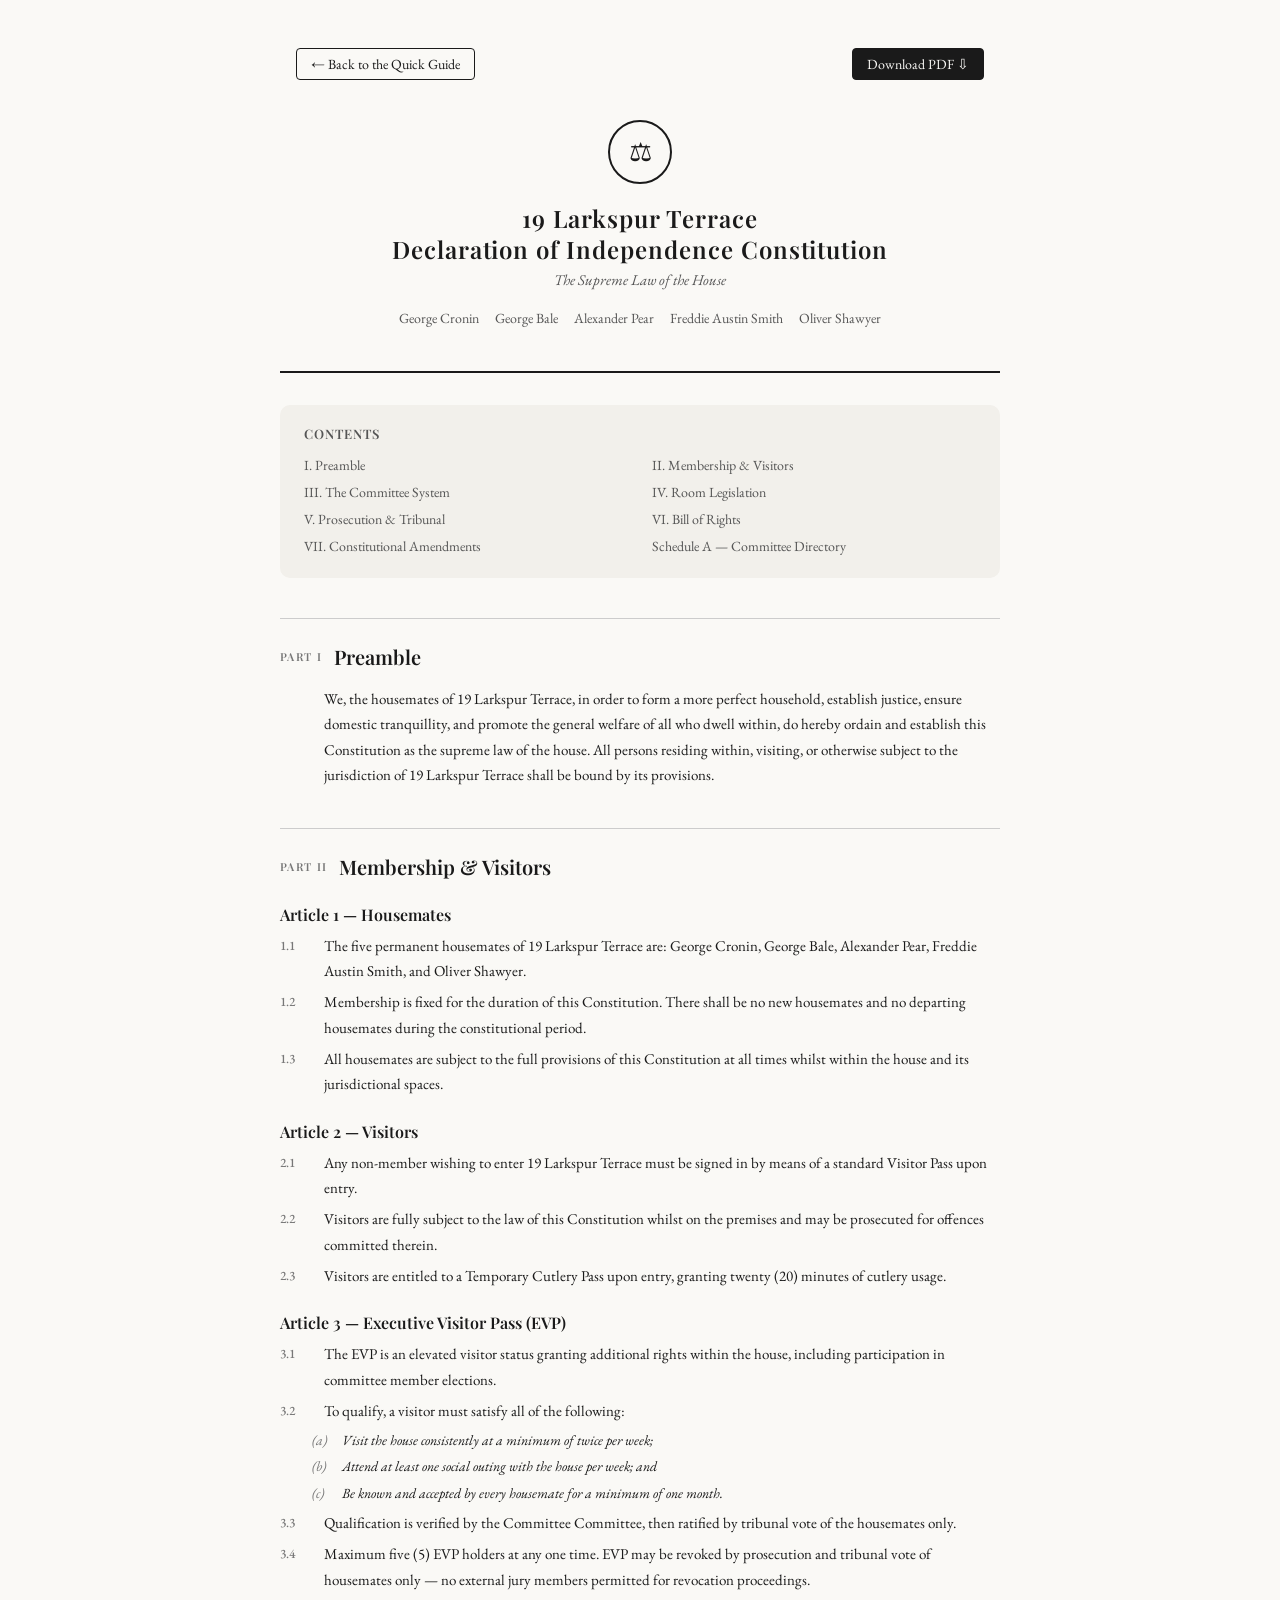
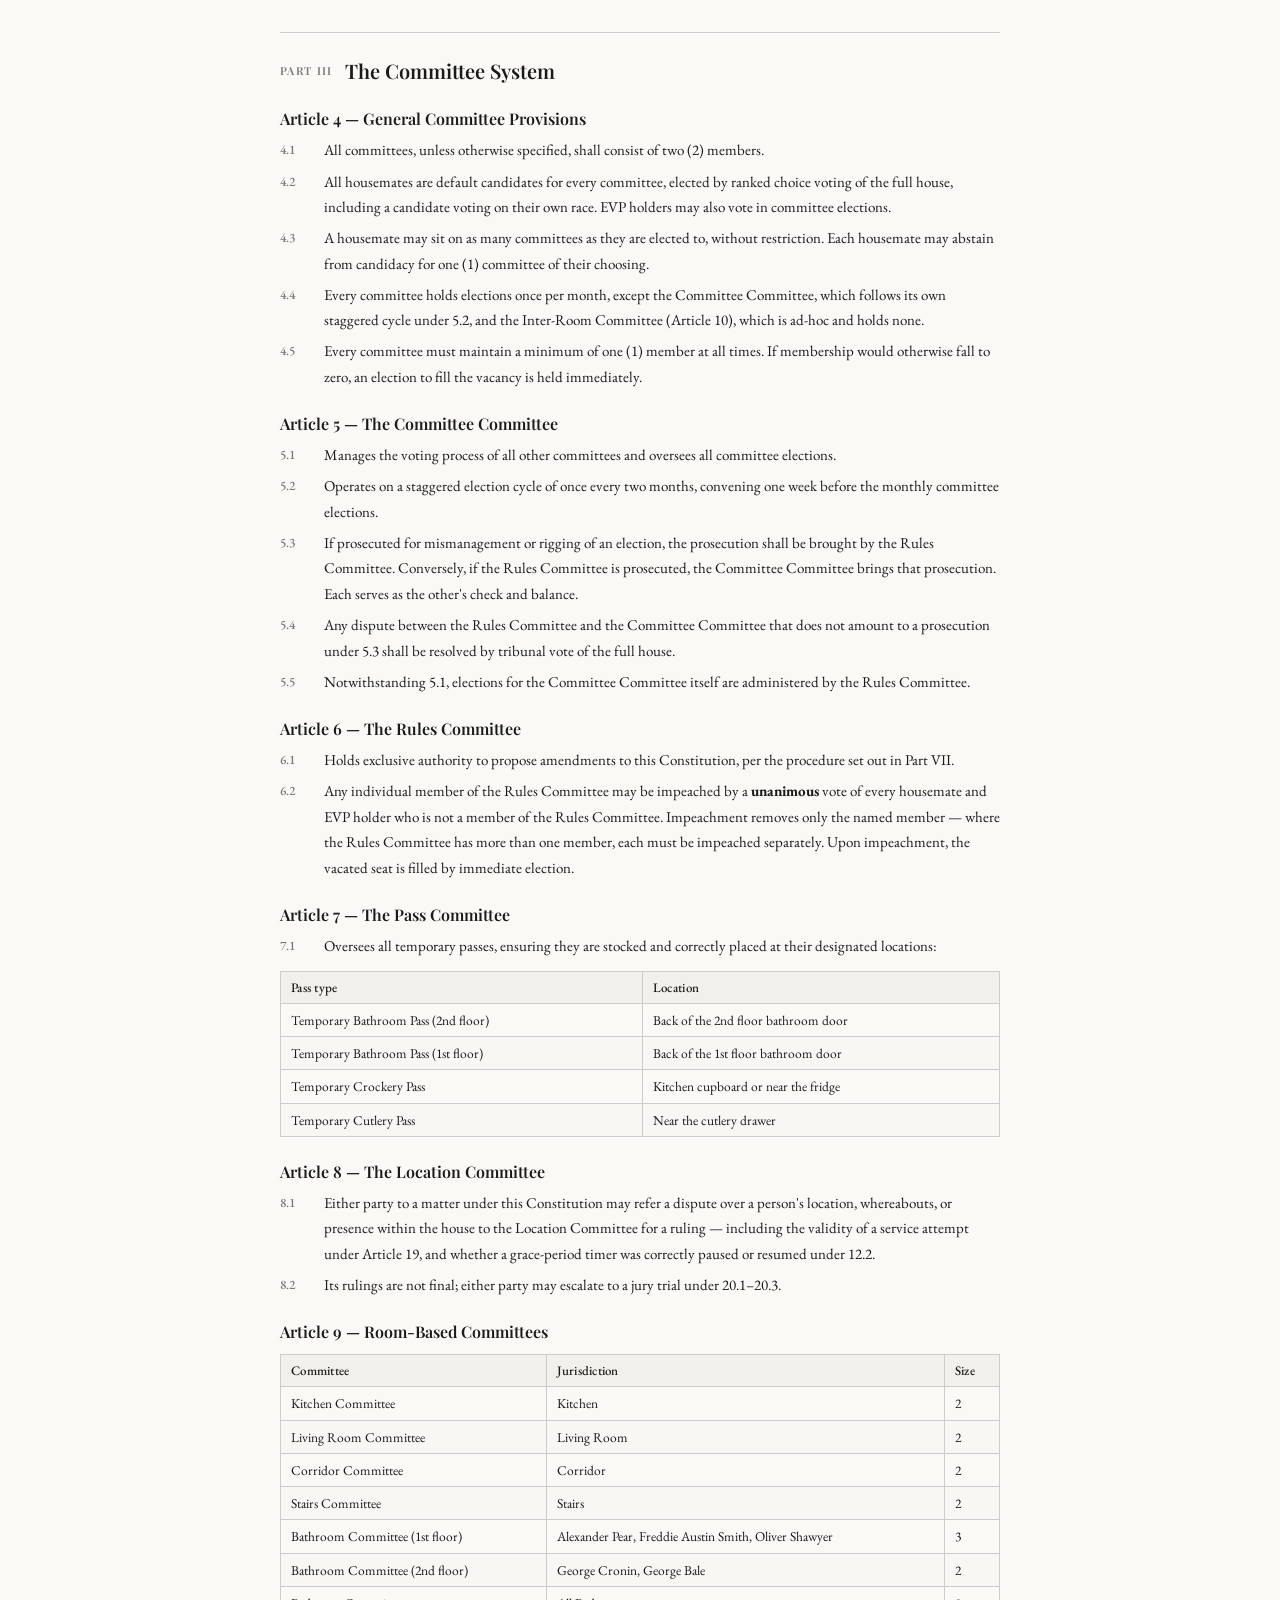
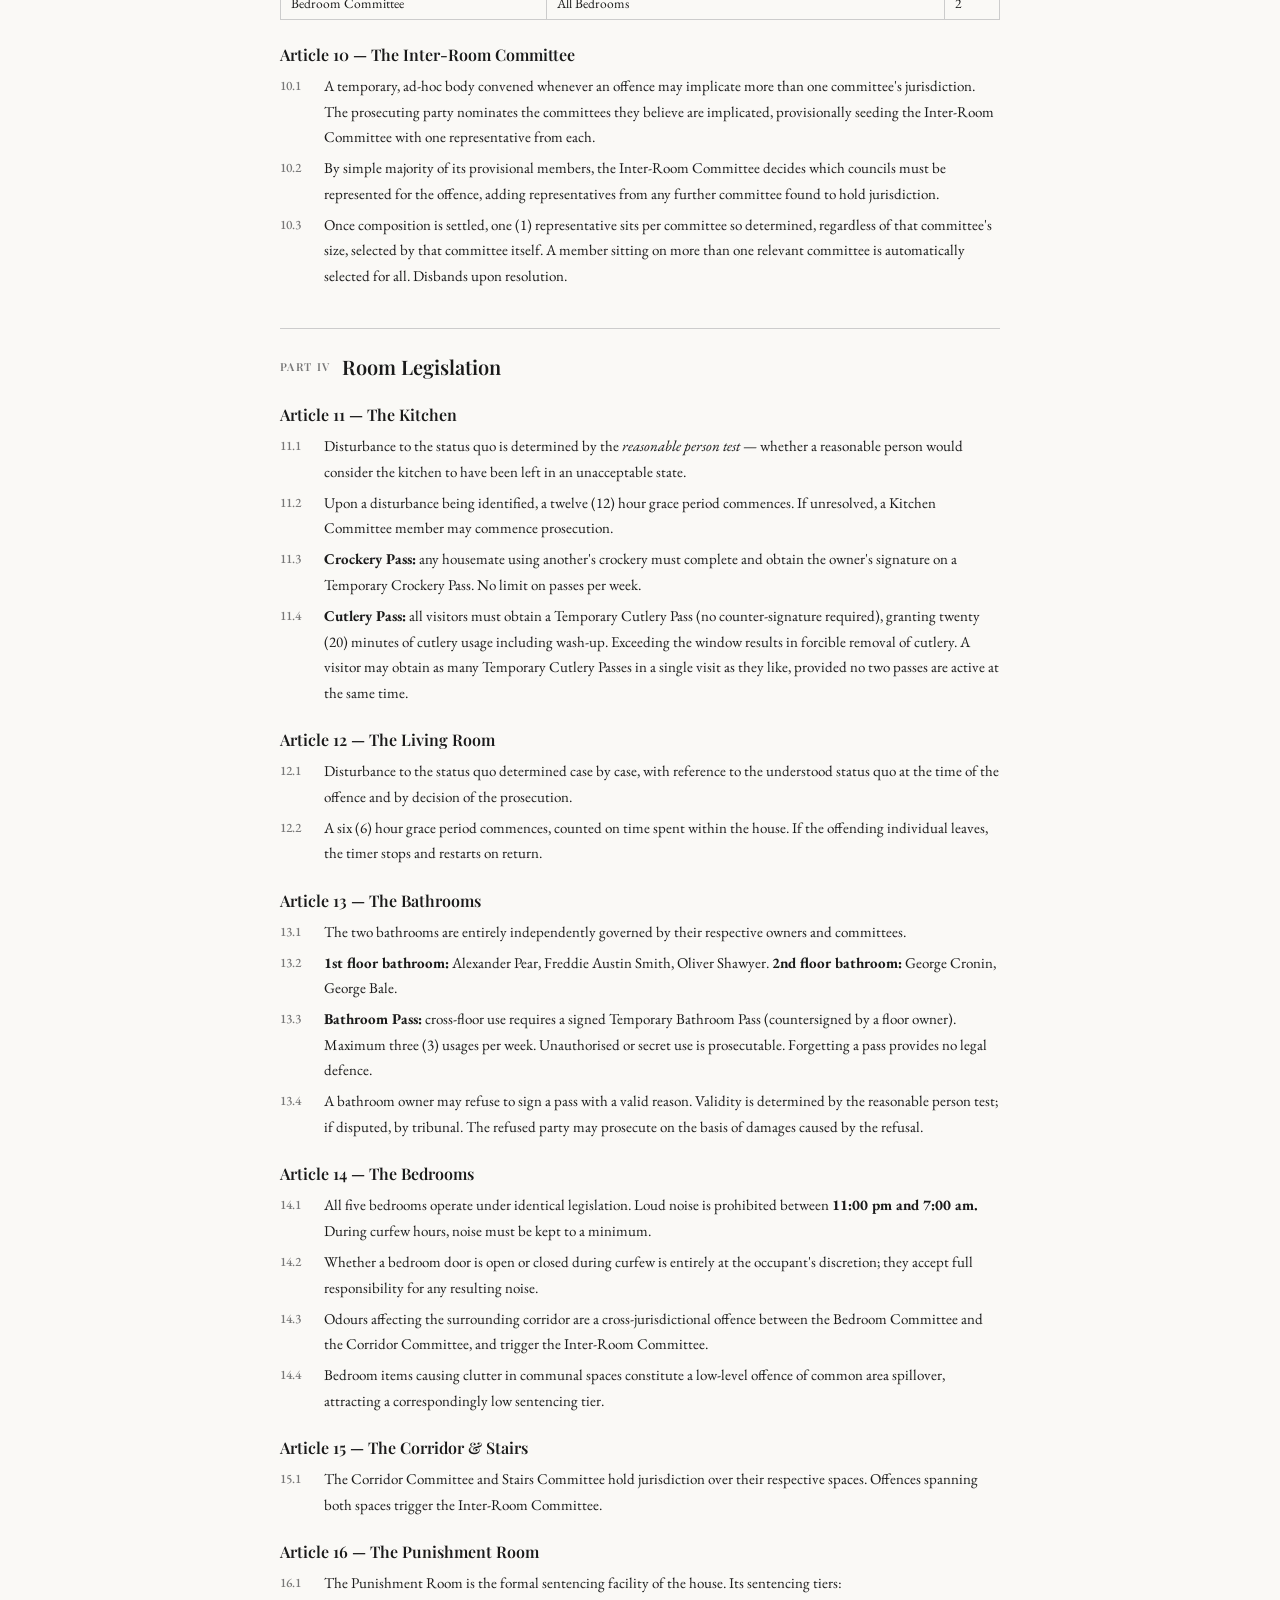
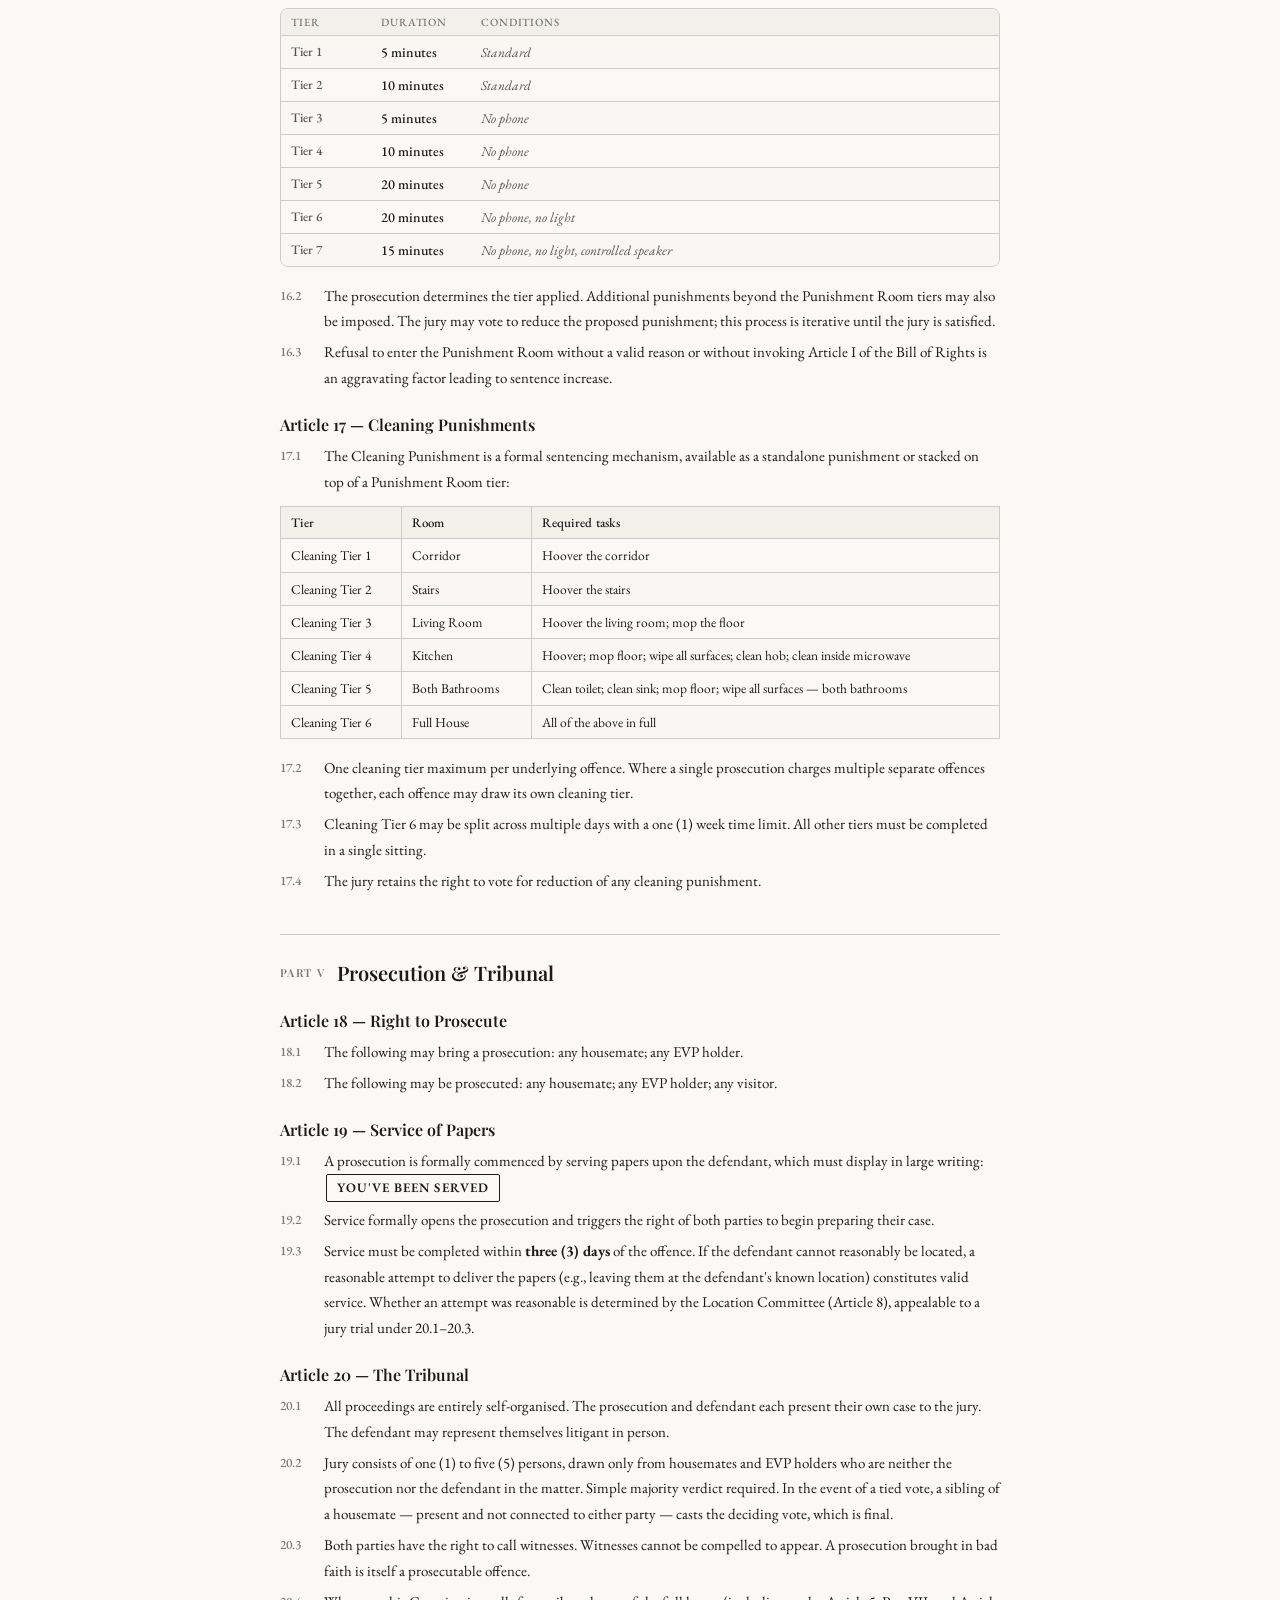
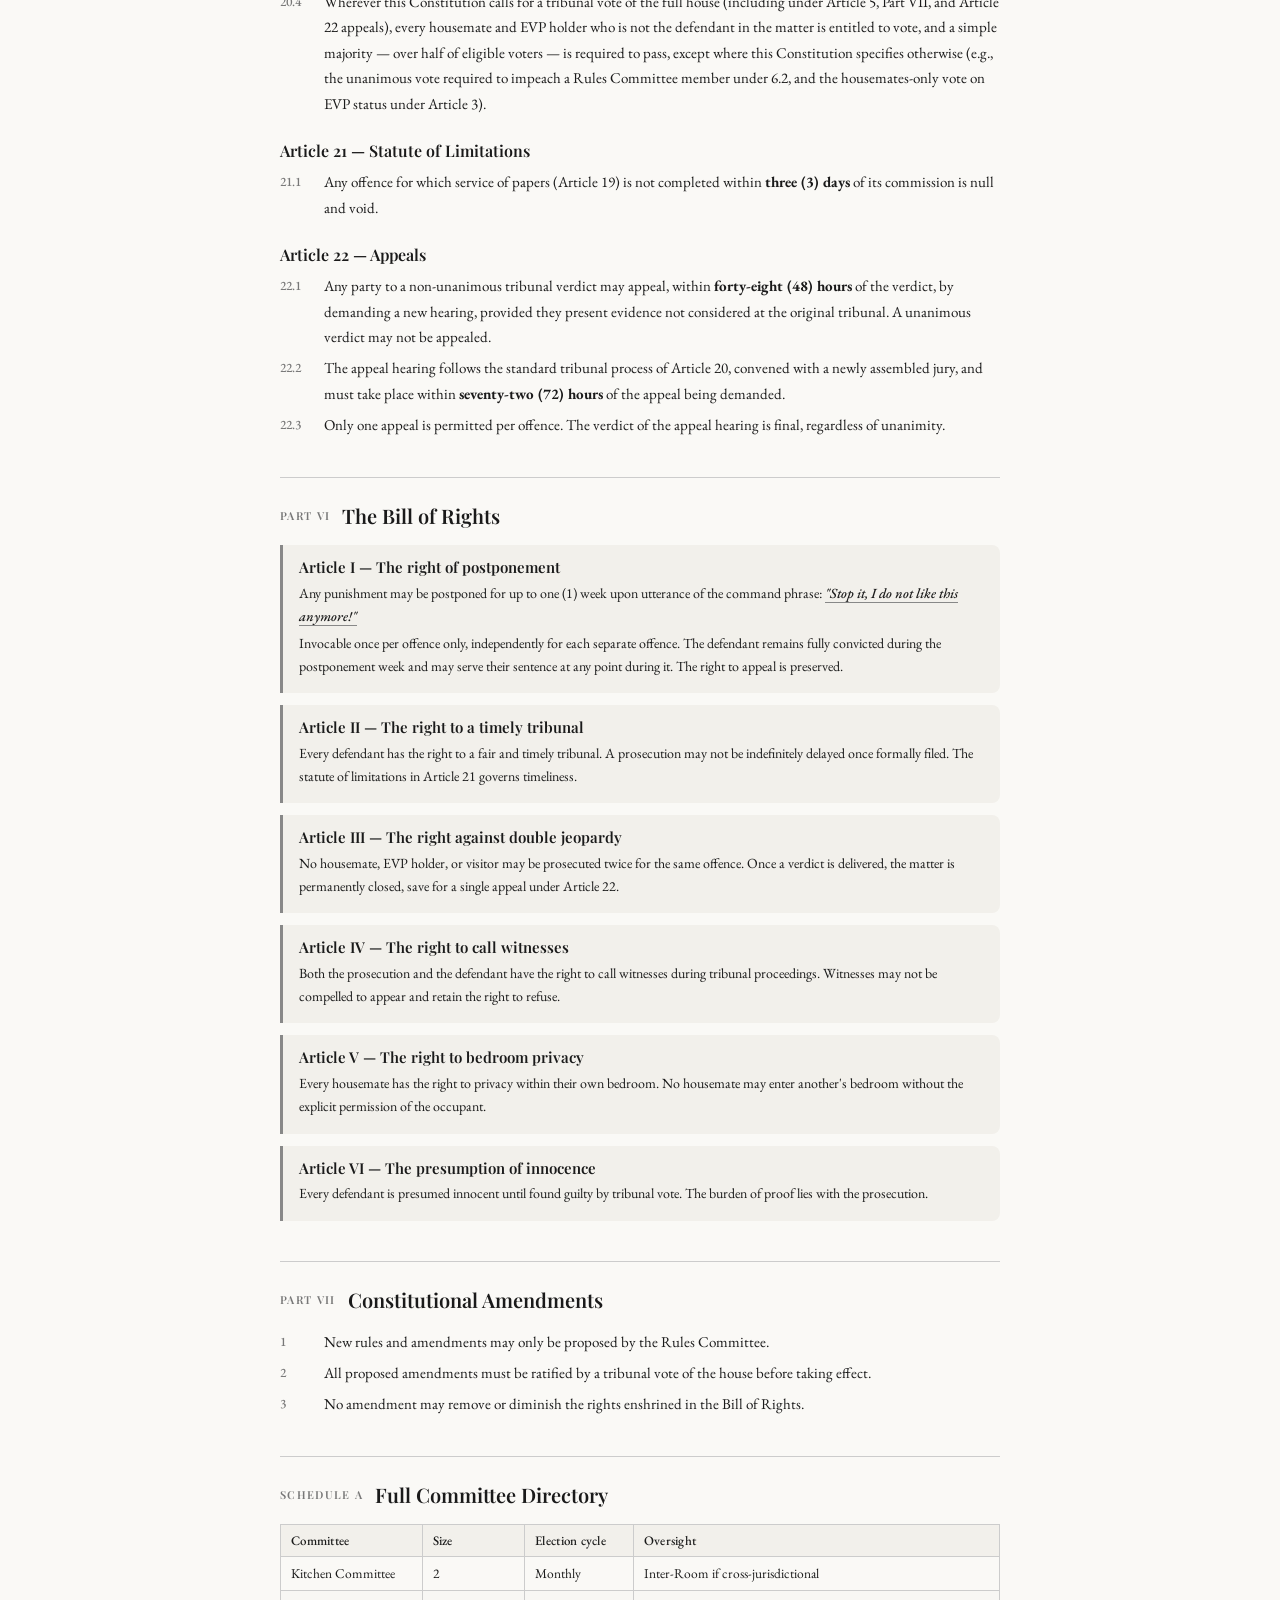
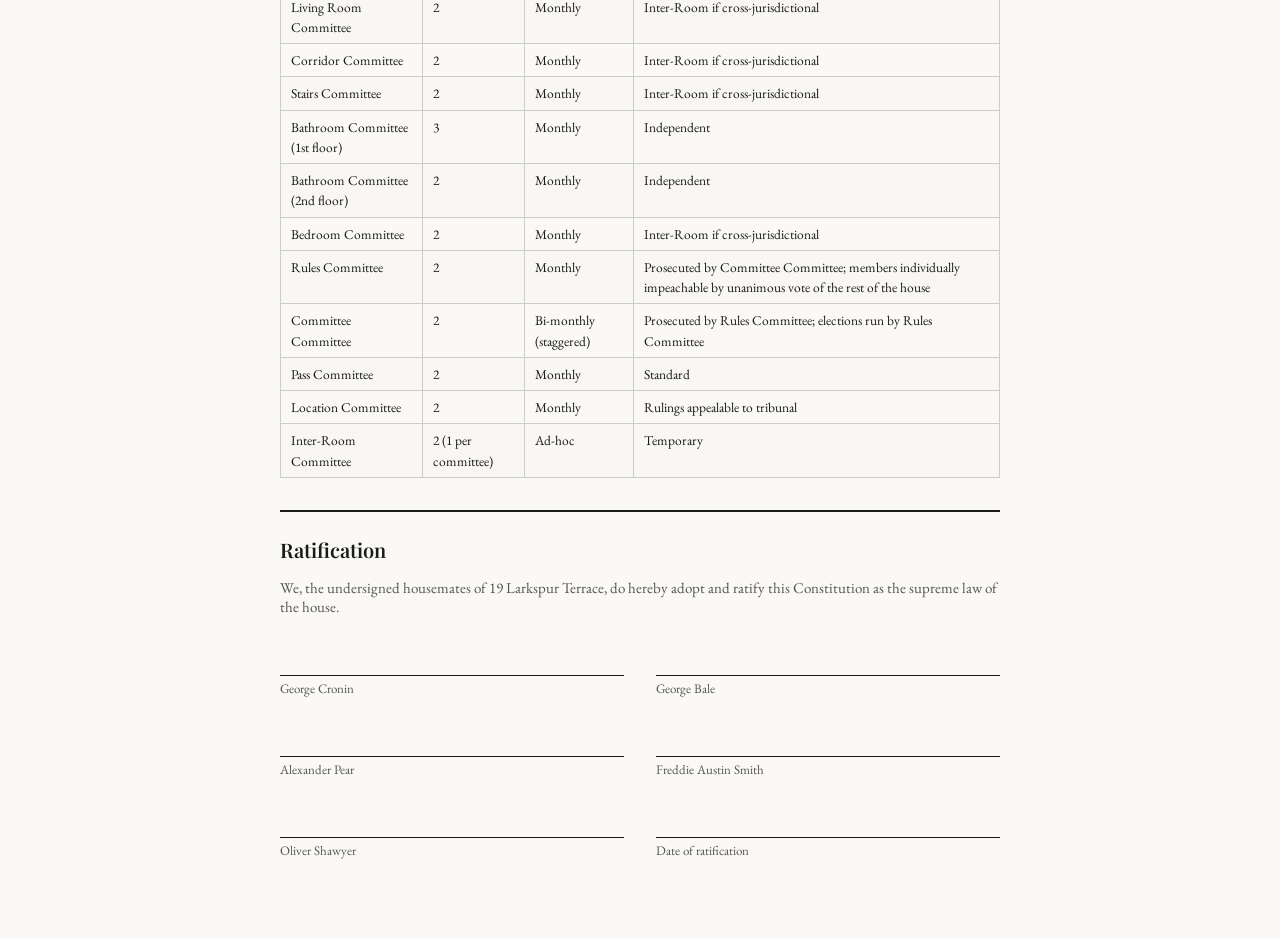
==== constitution.html @ 624bf181 "Split into a plain-English guide and the formal constitution, add PDF - index.html is now a scannabl" ====
<!DOCTYPE html>
<html lang="en">
<head>
<meta charset="UTF-8">
<meta name="viewport" content="width=device-width, initial-scale=1.0">
<title>19 Larkspur Terrace Declaration of Independence Constitution</title>
<link href="https://fonts.googleapis.com/css2?family=Playfair+Display:ital,wght@0,400;0,600;1,400&family=EB+Garamond:ital,wght@0,400;0,500;1,400&display=swap" rel="stylesheet">
<style>
  *, *::before, *::after { box-sizing: border-box; }
  body {
    font-family: 'EB Garamond', Georgia, serif;
    color: #1a1a1a;
    background: #faf9f6;
    margin: 0;
    padding: 2rem 1rem;
  }
  .constitution {
    max-width: 720px;
    margin: 0 auto;
    padding: 0 0 3rem;
  }
  .cover {
    text-align: center;
    padding: 2.5rem 1rem 2rem;
    border-bottom: 2px solid #1a1a1a;
    margin-bottom: 2rem;
  }
  .cover-seal {
    width: 64px; height: 64px;
    border: 2px solid #1a1a1a;
    border-radius: 50%;
    display: flex; align-items: center; justify-content: center;
    margin: 0 auto 1.2rem;
    font-size: 26px;
  }
  .cover h1 {
    font-family: 'Playfair Display', serif;
    font-size: 24px;
    font-weight: 600;
    letter-spacing: 0.04em;
    margin: 0 0 0.3rem;
    line-height: 1.3;
  }
  .cover .subtitle {
    font-style: italic;
    font-size: 15px;
    color: #555;
    margin: 0 0 1.2rem;
  }
  .cover-names {
    display: flex;
    flex-wrap: wrap;
    justify-content: center;
    gap: 6px 16px;
    font-size: 14px;
    color: #555;
    margin-bottom: 0.8rem;
  }
  .toc {
    background: #f2f0eb;
    border-radius: 10px;
    padding: 1.2rem 1.5rem;
    margin-bottom: 2rem;
  }
  .toc h2 {
    font-family: 'Playfair Display', serif;
    font-size: 13px;
    font-weight: 600;
    letter-spacing: 0.08em;
    text-transform: uppercase;
    margin: 0 0 0.8rem;
    color: #555;
  }
  .toc-list {
    list-style: none;
    margin: 0; padding: 0;
    display: grid;
    grid-template-columns: 1fr 1fr;
    gap: 4px 24px;
  }
  .toc-list li {
    font-size: 14px;
    color: #555;
    cursor: pointer;
    padding: 2px 0;
    border-bottom: 0.5px solid transparent;
    transition: color 0.15s, border-color 0.15s;
  }
  .toc-list li:hover { color: #1a1a1a; border-color: #ccc; }
  .part-header {
    display: flex;
    align-items: center;
    gap: 12px;
    margin: 2.5rem 0 1rem;
    padding-top: 1.5rem;
    border-top: 0.5px solid #ccc;
  }
  .part-number {
    font-family: 'Playfair Display', serif;
    font-size: 11px;
    font-weight: 600;
    letter-spacing: 0.12em;
    text-transform: uppercase;
    color: #777;
    white-space: nowrap;
  }
  .part-title {
    font-family: 'Playfair Display', serif;
    font-size: 20px;
    font-weight: 600;
    margin: 0;
  }
  .article-title {
    font-family: 'Playfair Display', serif;
    font-size: 16px;
    font-weight: 600;
    margin: 1.5rem 0 0.5rem;
  }
  .clause {
    display: flex;
    gap: 12px;
    margin: 0.35rem 0;
    font-size: 15px;
    line-height: 1.7;
  }
  .clause-num {
    font-weight: 500;
    min-width: 32px;
    color: #777;
    font-size: 13px;
    padding-top: 2px;
    flex-shrink: 0;
  }
  .subclause {
    display: flex;
    gap: 10px;
    margin: 0.2rem 0 0.2rem 2rem;
    font-size: 14px;
    line-height: 1.65;
    font-style: italic;
  }
  .subclause-letter { min-width: 20px; color: #777; flex-shrink: 0; }
  .constitution-table {
    width: 100%;
    border-collapse: collapse;
    font-size: 13.5px;
    margin: 0.75rem 0 1rem;
  }
  .constitution-table th {
    background: #f2f0eb;
    font-weight: 500;
    text-align: left;
    padding: 7px 10px;
    border: 0.5px solid #ccc;
    font-family: 'EB Garamond', serif;
    font-size: 13px;
    letter-spacing: 0.02em;
  }
  .constitution-table td {
    padding: 6px 10px;
    border: 0.5px solid #ccc;
    vertical-align: top;
    line-height: 1.5;
  }
  .constitution-table tr:nth-child(even) td { background: #f8f7f4; }
  .bor-article {
    background: #f2f0eb;
    border-left: 3px solid #888;
    border-radius: 0 8px 8px 0;
    padding: 0.75rem 1rem;
    margin: 0.75rem 0;
  }
  .bor-article-title {
    font-family: 'Playfair Display', serif;
    font-weight: 600;
    font-size: 15px;
    margin-bottom: 0.3rem;
  }
  .bor-article p { font-size: 14px; margin: 0.2rem 0; line-height: 1.65; }
  .command-phrase { font-style: italic; font-weight: 500; border-bottom: 1px solid #888; }
  .served-badge {
    display: inline-block;
    border: 1.5px solid #1a1a1a;
    padding: 2px 10px;
    font-weight: 600;
    font-size: 13px;
    letter-spacing: 0.08em;
    border-radius: 2px;
    margin: 0 2px;
  }
  .tiers-wrap {
    border: 0.5px solid #ccc;
    border-radius: 8px;
    overflow: hidden;
    margin: 0.75rem 0 1rem;
  }
  .tiers-header {
    display: flex;
    gap: 10px;
    padding: 6px 10px;
    background: #f2f0eb;
    font-size: 11px;
    letter-spacing: 0.08em;
    text-transform: uppercase;
    color: #777;
    font-weight: 500;
    border-bottom: 0.5px solid #ccc;
  }
  .tiers-header span:first-child { min-width: 80px; }
  .tiers-header span:nth-child(2) { min-width: 90px; }
  .punishment-tier {
    display: flex;
    align-items: center;
    gap: 10px;
    padding: 7px 10px;
    border-bottom: 0.5px solid #ccc;
    font-size: 14px;
  }
  .punishment-tier:last-child { border-bottom: none; }
  .punishment-tier:nth-child(even) { background: #f8f7f4; }
  .tier-badge { min-width: 80px; font-weight: 500; font-size: 13px; color: #555; }
  .tier-duration { min-width: 90px; font-weight: 500; }
  .tier-conditions { color: #555; font-style: italic; font-size: 13.5px; }
  .ratification {
    margin-top: 2rem;
    padding-top: 1.5rem;
    border-top: 2px solid #1a1a1a;
  }
  .ratification h2 {
    font-family: 'Playfair Display', serif;
    font-size: 20px;
    font-weight: 600;
    margin: 0 0 0.5rem;
  }
  .sig-block {
    display: grid;
    grid-template-columns: 1fr 1fr;
    gap: 1.5rem 2rem;
    margin-top: 1.5rem;
  }
  .sig-line {
    border-bottom: 1px solid #1a1a1a;
    padding-bottom: 4px;
    margin-bottom: 4px;
    min-height: 36px;
  }
  .sig-name { font-size: 13px; color: #555; }
  .site-nav {
    max-width: 720px;
    margin: 0 auto;
    padding: 1rem 1rem 0;
    display: flex;
    justify-content: space-between;
    align-items: center;
    gap: 12px;
    flex-wrap: wrap;
  }
  .site-nav a {
    font-family: 'EB Garamond', serif;
    font-size: 14px;
    text-decoration: none;
    color: #1a1a1a;
    border: 1px solid #1a1a1a;
    border-radius: 4px;
    padding: 6px 14px;
    transition: background 0.15s, color 0.15s;
  }
  .site-nav a:hover { background: #1a1a1a; color: #faf9f6; }
  .site-nav a.primary { background: #1a1a1a; color: #faf9f6; }
  .site-nav a.primary:hover { background: #333; }
  @media print {
    .site-nav { display: none; }
  }
</style>
</head>
<body>
<nav class="site-nav">
  <a href="index.html">&larr; Back to the Quick Guide</a>
  <a class="primary" href="constitution.pdf" download>Download PDF &#8681;</a>
</nav>
<div class="constitution">

  <div class="cover">
    <div class="cover-seal">⚖</div>
    <h1>19 Larkspur Terrace<br>Declaration of Independence Constitution</h1>
    <p class="subtitle">The Supreme Law of the House</p>
    <div class="cover-names">
      <span>George Cronin</span><span>George Bale</span><span>Alexander Pear</span>
      <span>Freddie Austin Smith</span><span>Oliver Shawyer</span>
    </div>
  </div>

  <div class="toc">
    <h2>Contents</h2>
    <ul class="toc-list">
      <li onclick="document.getElementById('p1').scrollIntoView({behavior:'smooth'})">I. Preamble</li>
      <li onclick="document.getElementById('p2').scrollIntoView({behavior:'smooth'})">II. Membership &amp; Visitors</li>
      <li onclick="document.getElementById('p3').scrollIntoView({behavior:'smooth'})">III. The Committee System</li>
      <li onclick="document.getElementById('p4').scrollIntoView({behavior:'smooth'})">IV. Room Legislation</li>
      <li onclick="document.getElementById('p5').scrollIntoView({behavior:'smooth'})">V. Prosecution &amp; Tribunal</li>
      <li onclick="document.getElementById('p6').scrollIntoView({behavior:'smooth'})">VI. Bill of Rights</li>
      <li onclick="document.getElementById('p7').scrollIntoView({behavior:'smooth'})">VII. Constitutional Amendments</li>
      <li onclick="document.getElementById('sched').scrollIntoView({behavior:'smooth'})">Schedule A — Committee Directory</li>
    </ul>
  </div>

  <div id="p1" class="part-header">
    <span class="part-number">Part I</span>
    <h2 class="part-title">Preamble</h2>
  </div>
  <div class="clause"><span class="clause-num"></span><span>We, the housemates of 19 Larkspur Terrace, in order to form a more perfect household, establish justice, ensure domestic tranquillity, and promote the general welfare of all who dwell within, do hereby ordain and establish this Constitution as the supreme law of the house. All persons residing within, visiting, or otherwise subject to the jurisdiction of 19 Larkspur Terrace shall be bound by its provisions.</span></div>

  <div id="p2" class="part-header">
    <span class="part-number">Part II</span>
    <h2 class="part-title">Membership &amp; Visitors</h2>
  </div>

  <div class="article-title">Article 1 — Housemates</div>
  <div class="clause"><span class="clause-num">1.1</span><span>The five permanent housemates of 19 Larkspur Terrace are: George Cronin, George Bale, Alexander Pear, Freddie Austin Smith, and Oliver Shawyer.</span></div>
  <div class="clause"><span class="clause-num">1.2</span><span>Membership is fixed for the duration of this Constitution. There shall be no new housemates and no departing housemates during the constitutional period.</span></div>
  <div class="clause"><span class="clause-num">1.3</span><span>All housemates are subject to the full provisions of this Constitution at all times whilst within the house and its jurisdictional spaces.</span></div>

  <div class="article-title">Article 2 — Visitors</div>
  <div class="clause"><span class="clause-num">2.1</span><span>Any non-member wishing to enter 19 Larkspur Terrace must be signed in by means of a standard Visitor Pass upon entry.</span></div>
  <div class="clause"><span class="clause-num">2.2</span><span>Visitors are fully subject to the law of this Constitution whilst on the premises and may be prosecuted for offences committed therein.</span></div>
  <div class="clause"><span class="clause-num">2.3</span><span>Visitors are entitled to a Temporary Cutlery Pass upon entry, granting twenty (20) minutes of cutlery usage.</span></div>

  <div class="article-title">Article 3 — Executive Visitor Pass (EVP)</div>
  <div class="clause"><span class="clause-num">3.1</span><span>The EVP is an elevated visitor status granting additional rights within the house, including participation in committee member elections.</span></div>
  <div class="clause"><span class="clause-num">3.2</span><span>To qualify, a visitor must satisfy all of the following:</span></div>
  <div class="subclause"><span class="subclause-letter">(a)</span><span>Visit the house consistently at a minimum of twice per week;</span></div>
  <div class="subclause"><span class="subclause-letter">(b)</span><span>Attend at least one social outing with the house per week; and</span></div>
  <div class="subclause"><span class="subclause-letter">(c)</span><span>Be known and accepted by every housemate for a minimum of one month.</span></div>
  <div class="clause"><span class="clause-num">3.3</span><span>Qualification is verified by the Committee Committee, then ratified by tribunal vote of the housemates only.</span></div>
  <div class="clause"><span class="clause-num">3.4</span><span>Maximum five (5) EVP holders at any one time. EVP may be revoked by prosecution and tribunal vote of housemates only — no external jury members permitted for revocation proceedings.</span></div>

  <div id="p3" class="part-header">
    <span class="part-number">Part III</span>
    <h2 class="part-title">The Committee System</h2>
  </div>

  <div class="article-title">Article 4 — General Committee Provisions</div>
  <div class="clause"><span class="clause-num">4.1</span><span>All committees, unless otherwise specified, shall consist of two (2) members.</span></div>
  <div class="clause"><span class="clause-num">4.2</span><span>All housemates are default candidates for every committee, elected by ranked choice voting of the full house, including a candidate voting on their own race. EVP holders may also vote in committee elections.</span></div>
  <div class="clause"><span class="clause-num">4.3</span><span>A housemate may sit on as many committees as they are elected to, without restriction. Each housemate may abstain from candidacy for one (1) committee of their choosing.</span></div>
  <div class="clause"><span class="clause-num">4.4</span><span>Every committee holds elections once per month, except the Committee Committee, which follows its own staggered cycle under 5.2, and the Inter-Room Committee (Article 10), which is ad-hoc and holds none.</span></div>
  <div class="clause"><span class="clause-num">4.5</span><span>Every committee must maintain a minimum of one (1) member at all times. If membership would otherwise fall to zero, an election to fill the vacancy is held immediately.</span></div>

  <div class="article-title">Article 5 — The Committee Committee</div>
  <div class="clause"><span class="clause-num">5.1</span><span>Manages the voting process of all other committees and oversees all committee elections.</span></div>
  <div class="clause"><span class="clause-num">5.2</span><span>Operates on a staggered election cycle of once every two months, convening one week before the monthly committee elections.</span></div>
  <div class="clause"><span class="clause-num">5.3</span><span>If prosecuted for mismanagement or rigging of an election, the prosecution shall be brought by the Rules Committee. Conversely, if the Rules Committee is prosecuted, the Committee Committee brings that prosecution. Each serves as the other's check and balance.</span></div>
  <div class="clause"><span class="clause-num">5.4</span><span>Any dispute between the Rules Committee and the Committee Committee that does not amount to a prosecution under 5.3 shall be resolved by tribunal vote of the full house.</span></div>
  <div class="clause"><span class="clause-num">5.5</span><span>Notwithstanding 5.1, elections for the Committee Committee itself are administered by the Rules Committee.</span></div>

  <div class="article-title">Article 6 — The Rules Committee</div>
  <div class="clause"><span class="clause-num">6.1</span><span>Holds exclusive authority to propose amendments to this Constitution, per the procedure set out in Part VII.</span></div>
  <div class="clause"><span class="clause-num">6.2</span><span>Any individual member of the Rules Committee may be impeached by a <strong>unanimous</strong> vote of every housemate and EVP holder who is not a member of the Rules Committee. Impeachment removes only the named member — where the Rules Committee has more than one member, each must be impeached separately. Upon impeachment, the vacated seat is filled by immediate election.</span></div>

  <div class="article-title">Article 7 — The Pass Committee</div>
  <div class="clause"><span class="clause-num">7.1</span><span>Oversees all temporary passes, ensuring they are stocked and correctly placed at their designated locations:</span></div>
  <table class="constitution-table">
    <thead><tr><th>Pass type</th><th>Location</th></tr></thead>
    <tbody>
      <tr><td>Temporary Bathroom Pass (2nd floor)</td><td>Back of the 2nd floor bathroom door</td></tr>
      <tr><td>Temporary Bathroom Pass (1st floor)</td><td>Back of the 1st floor bathroom door</td></tr>
      <tr><td>Temporary Crockery Pass</td><td>Kitchen cupboard or near the fridge</td></tr>
      <tr><td>Temporary Cutlery Pass</td><td>Near the cutlery drawer</td></tr>
    </tbody>
  </table>

  <div class="article-title">Article 8 — The Location Committee</div>
  <div class="clause"><span class="clause-num">8.1</span><span>Either party to a matter under this Constitution may refer a dispute over a person's location, whereabouts, or presence within the house to the Location Committee for a ruling — including the validity of a service attempt under Article 19, and whether a grace-period timer was correctly paused or resumed under 12.2.</span></div>
  <div class="clause"><span class="clause-num">8.2</span><span>Its rulings are not final; either party may escalate to a jury trial under 20.1–20.3.</span></div>

  <div class="article-title">Article 9 — Room-Based Committees</div>
  <table class="constitution-table">
    <thead><tr><th>Committee</th><th>Jurisdiction</th><th>Size</th></tr></thead>
    <tbody>
      <tr><td>Kitchen Committee</td><td>Kitchen</td><td>2</td></tr>
      <tr><td>Living Room Committee</td><td>Living Room</td><td>2</td></tr>
      <tr><td>Corridor Committee</td><td>Corridor</td><td>2</td></tr>
      <tr><td>Stairs Committee</td><td>Stairs</td><td>2</td></tr>
      <tr><td>Bathroom Committee (1st floor)</td><td>Alexander Pear, Freddie Austin Smith, Oliver Shawyer</td><td>3</td></tr>
      <tr><td>Bathroom Committee (2nd floor)</td><td>George Cronin, George Bale</td><td>2</td></tr>
      <tr><td>Bedroom Committee</td><td>All Bedrooms</td><td>2</td></tr>
    </tbody>
  </table>

  <div class="article-title">Article 10 — The Inter-Room Committee</div>
  <div class="clause"><span class="clause-num">10.1</span><span>A temporary, ad-hoc body convened whenever an offence may implicate more than one committee's jurisdiction. The prosecuting party nominates the committees they believe are implicated, provisionally seeding the Inter-Room Committee with one representative from each.</span></div>
  <div class="clause"><span class="clause-num">10.2</span><span>By simple majority of its provisional members, the Inter-Room Committee decides which councils must be represented for the offence, adding representatives from any further committee found to hold jurisdiction.</span></div>
  <div class="clause"><span class="clause-num">10.3</span><span>Once composition is settled, one (1) representative sits per committee so determined, regardless of that committee's size, selected by that committee itself. A member sitting on more than one relevant committee is automatically selected for all. Disbands upon resolution.</span></div>

  <div id="p4" class="part-header">
    <span class="part-number">Part IV</span>
    <h2 class="part-title">Room Legislation</h2>
  </div>

  <div class="article-title">Article 11 — The Kitchen</div>
  <div class="clause"><span class="clause-num">11.1</span><span>Disturbance to the status quo is determined by the <em>reasonable person test</em> — whether a reasonable person would consider the kitchen to have been left in an unacceptable state.</span></div>
  <div class="clause"><span class="clause-num">11.2</span><span>Upon a disturbance being identified, a twelve (12) hour grace period commences. If unresolved, a Kitchen Committee member may commence prosecution.</span></div>
  <div class="clause"><span class="clause-num">11.3</span><span><strong>Crockery Pass:</strong> any housemate using another's crockery must complete and obtain the owner's signature on a Temporary Crockery Pass. No limit on passes per week.</span></div>
  <div class="clause"><span class="clause-num">11.4</span><span><strong>Cutlery Pass:</strong> all visitors must obtain a Temporary Cutlery Pass (no counter-signature required), granting twenty (20) minutes of cutlery usage including wash-up. Exceeding the window results in forcible removal of cutlery. A visitor may obtain as many Temporary Cutlery Passes in a single visit as they like, provided no two passes are active at the same time.</span></div>

  <div class="article-title">Article 12 — The Living Room</div>
  <div class="clause"><span class="clause-num">12.1</span><span>Disturbance to the status quo determined case by case, with reference to the understood status quo at the time of the offence and by decision of the prosecution.</span></div>
  <div class="clause"><span class="clause-num">12.2</span><span>A six (6) hour grace period commences, counted on time spent within the house. If the offending individual leaves, the timer stops and restarts on return.</span></div>

  <div class="article-title">Article 13 — The Bathrooms</div>
  <div class="clause"><span class="clause-num">13.1</span><span>The two bathrooms are entirely independently governed by their respective owners and committees.</span></div>
  <div class="clause"><span class="clause-num">13.2</span><span><strong>1st floor bathroom:</strong> Alexander Pear, Freddie Austin Smith, Oliver Shawyer. <strong>2nd floor bathroom:</strong> George Cronin, George Bale.</span></div>
  <div class="clause"><span class="clause-num">13.3</span><span><strong>Bathroom Pass:</strong> cross-floor use requires a signed Temporary Bathroom Pass (countersigned by a floor owner). Maximum three (3) usages per week. Unauthorised or secret use is prosecutable. Forgetting a pass provides no legal defence.</span></div>
  <div class="clause"><span class="clause-num">13.4</span><span>A bathroom owner may refuse to sign a pass with a valid reason. Validity is determined by the reasonable person test; if disputed, by tribunal. The refused party may prosecute on the basis of damages caused by the refusal.</span></div>

  <div class="article-title">Article 14 — The Bedrooms</div>
  <div class="clause"><span class="clause-num">14.1</span><span>All five bedrooms operate under identical legislation. Loud noise is prohibited between <strong>11:00 pm and 7:00 am.</strong> During curfew hours, noise must be kept to a minimum.</span></div>
  <div class="clause"><span class="clause-num">14.2</span><span>Whether a bedroom door is open or closed during curfew is entirely at the occupant's discretion; they accept full responsibility for any resulting noise.</span></div>
  <div class="clause"><span class="clause-num">14.3</span><span>Odours affecting the surrounding corridor are a cross-jurisdictional offence between the Bedroom Committee and the Corridor Committee, and trigger the Inter-Room Committee.</span></div>
  <div class="clause"><span class="clause-num">14.4</span><span>Bedroom items causing clutter in communal spaces constitute a low-level offence of common area spillover, attracting a correspondingly low sentencing tier.</span></div>

  <div class="article-title">Article 15 — The Corridor &amp; Stairs</div>
  <div class="clause"><span class="clause-num">15.1</span><span>The Corridor Committee and Stairs Committee hold jurisdiction over their respective spaces. Offences spanning both spaces trigger the Inter-Room Committee.</span></div>

  <div class="article-title">Article 16 — The Punishment Room</div>
  <div class="clause"><span class="clause-num">16.1</span><span>The Punishment Room is the formal sentencing facility of the house. Its sentencing tiers:</span></div>
  <div class="tiers-wrap">
    <div class="tiers-header"><span>Tier</span><span>Duration</span><span>Conditions</span></div>
    <div class="punishment-tier"><span class="tier-badge">Tier 1</span><span class="tier-duration">5 minutes</span><span class="tier-conditions">Standard</span></div>
    <div class="punishment-tier"><span class="tier-badge">Tier 2</span><span class="tier-duration">10 minutes</span><span class="tier-conditions">Standard</span></div>
    <div class="punishment-tier"><span class="tier-badge">Tier 3</span><span class="tier-duration">5 minutes</span><span class="tier-conditions">No phone</span></div>
    <div class="punishment-tier"><span class="tier-badge">Tier 4</span><span class="tier-duration">10 minutes</span><span class="tier-conditions">No phone</span></div>
    <div class="punishment-tier"><span class="tier-badge">Tier 5</span><span class="tier-duration">20 minutes</span><span class="tier-conditions">No phone</span></div>
    <div class="punishment-tier"><span class="tier-badge">Tier 6</span><span class="tier-duration">20 minutes</span><span class="tier-conditions">No phone, no light</span></div>
    <div class="punishment-tier"><span class="tier-badge">Tier 7</span><span class="tier-duration">15 minutes</span><span class="tier-conditions">No phone, no light, controlled speaker</span></div>
  </div>
  <div class="clause"><span class="clause-num">16.2</span><span>The prosecution determines the tier applied. Additional punishments beyond the Punishment Room tiers may also be imposed. The jury may vote to reduce the proposed punishment; this process is iterative until the jury is satisfied.</span></div>
  <div class="clause"><span class="clause-num">16.3</span><span>Refusal to enter the Punishment Room without a valid reason or without invoking Article I of the Bill of Rights is an aggravating factor leading to sentence increase.</span></div>

  <div class="article-title">Article 17 — Cleaning Punishments</div>
  <div class="clause"><span class="clause-num">17.1</span><span>The Cleaning Punishment is a formal sentencing mechanism, available as a standalone punishment or stacked on top of a Punishment Room tier:</span></div>
  <table class="constitution-table">
    <thead><tr><th>Tier</th><th>Room</th><th>Required tasks</th></tr></thead>
    <tbody>
      <tr><td>Cleaning Tier 1</td><td>Corridor</td><td>Hoover the corridor</td></tr>
      <tr><td>Cleaning Tier 2</td><td>Stairs</td><td>Hoover the stairs</td></tr>
      <tr><td>Cleaning Tier 3</td><td>Living Room</td><td>Hoover the living room; mop the floor</td></tr>
      <tr><td>Cleaning Tier 4</td><td>Kitchen</td><td>Hoover; mop floor; wipe all surfaces; clean hob; clean inside microwave</td></tr>
      <tr><td>Cleaning Tier 5</td><td>Both Bathrooms</td><td>Clean toilet; clean sink; mop floor; wipe all surfaces — both bathrooms</td></tr>
      <tr><td>Cleaning Tier 6</td><td>Full House</td><td>All of the above in full</td></tr>
    </tbody>
  </table>
  <div class="clause"><span class="clause-num">17.2</span><span>One cleaning tier maximum per underlying offence. Where a single prosecution charges multiple separate offences together, each offence may draw its own cleaning tier.</span></div>
  <div class="clause"><span class="clause-num">17.3</span><span>Cleaning Tier 6 may be split across multiple days with a one (1) week time limit. All other tiers must be completed in a single sitting.</span></div>
  <div class="clause"><span class="clause-num">17.4</span><span>The jury retains the right to vote for reduction of any cleaning punishment.</span></div>

  <div id="p5" class="part-header">
    <span class="part-number">Part V</span>
    <h2 class="part-title">Prosecution &amp; Tribunal</h2>
  </div>

  <div class="article-title">Article 18 — Right to Prosecute</div>
  <div class="clause"><span class="clause-num">18.1</span><span>The following may bring a prosecution: any housemate; any EVP holder.</span></div>
  <div class="clause"><span class="clause-num">18.2</span><span>The following may be prosecuted: any housemate; any EVP holder; any visitor.</span></div>

  <div class="article-title">Article 19 — Service of Papers</div>
  <div class="clause"><span class="clause-num">19.1</span><span>A prosecution is formally commenced by serving papers upon the defendant, which must display in large writing: <span class="served-badge">YOU'VE BEEN SERVED</span></span></div>
  <div class="clause"><span class="clause-num">19.2</span><span>Service formally opens the prosecution and triggers the right of both parties to begin preparing their case.</span></div>
  <div class="clause"><span class="clause-num">19.3</span><span>Service must be completed within <strong>three (3) days</strong> of the offence. If the defendant cannot reasonably be located, a reasonable attempt to deliver the papers (e.g., leaving them at the defendant's known location) constitutes valid service. Whether an attempt was reasonable is determined by the Location Committee (Article 8), appealable to a jury trial under 20.1–20.3.</span></div>

  <div class="article-title">Article 20 — The Tribunal</div>
  <div class="clause"><span class="clause-num">20.1</span><span>All proceedings are entirely self-organised. The prosecution and defendant each present their own case to the jury. The defendant may represent themselves litigant in person.</span></div>
  <div class="clause"><span class="clause-num">20.2</span><span>Jury consists of one (1) to five (5) persons, drawn only from housemates and EVP holders who are neither the prosecution nor the defendant in the matter. Simple majority verdict required. In the event of a tied vote, a sibling of a housemate — present and not connected to either party — casts the deciding vote, which is final.</span></div>
  <div class="clause"><span class="clause-num">20.3</span><span>Both parties have the right to call witnesses. Witnesses cannot be compelled to appear. A prosecution brought in bad faith is itself a prosecutable offence.</span></div>
  <div class="clause"><span class="clause-num">20.4</span><span>Wherever this Constitution calls for a tribunal vote of the full house (including under Article 5, Part VII, and Article 22 appeals), every housemate and EVP holder who is not the defendant in the matter is entitled to vote, and a simple majority — over half of eligible voters — is required to pass, except where this Constitution specifies otherwise (e.g., the unanimous vote required to impeach a Rules Committee member under 6.2, and the housemates-only vote on EVP status under Article 3).</span></div>

  <div class="article-title">Article 21 — Statute of Limitations</div>
  <div class="clause"><span class="clause-num">21.1</span><span>Any offence for which service of papers (Article 19) is not completed within <strong>three (3) days</strong> of its commission is null and void.</span></div>

  <div class="article-title">Article 22 — Appeals</div>
  <div class="clause"><span class="clause-num">22.1</span><span>Any party to a non-unanimous tribunal verdict may appeal, within <strong>forty-eight (48) hours</strong> of the verdict, by demanding a new hearing, provided they present evidence not considered at the original tribunal. A unanimous verdict may not be appealed.</span></div>
  <div class="clause"><span class="clause-num">22.2</span><span>The appeal hearing follows the standard tribunal process of Article 20, convened with a newly assembled jury, and must take place within <strong>seventy-two (72) hours</strong> of the appeal being demanded.</span></div>
  <div class="clause"><span class="clause-num">22.3</span><span>Only one appeal is permitted per offence. The verdict of the appeal hearing is final, regardless of unanimity.</span></div>

  <div id="p6" class="part-header">
    <span class="part-number">Part VI</span>
    <h2 class="part-title">The Bill of Rights</h2>
  </div>

  <div class="bor-article">
    <div class="bor-article-title">Article I — The right of postponement</div>
    <p>Any punishment may be postponed for up to one (1) week upon utterance of the command phrase: <span class="command-phrase">"Stop it, I do not like this anymore!"</span></p>
    <p>Invocable once per offence only, independently for each separate offence. The defendant remains fully convicted during the postponement week and may serve their sentence at any point during it. The right to appeal is preserved.</p>
  </div>

  <div class="bor-article">
    <div class="bor-article-title">Article II — The right to a timely tribunal</div>
    <p>Every defendant has the right to a fair and timely tribunal. A prosecution may not be indefinitely delayed once formally filed. The statute of limitations in Article 21 governs timeliness.</p>
  </div>

  <div class="bor-article">
    <div class="bor-article-title">Article III — The right against double jeopardy</div>
    <p>No housemate, EVP holder, or visitor may be prosecuted twice for the same offence. Once a verdict is delivered, the matter is permanently closed, save for a single appeal under Article 22.</p>
  </div>

  <div class="bor-article">
    <div class="bor-article-title">Article IV — The right to call witnesses</div>
    <p>Both the prosecution and the defendant have the right to call witnesses during tribunal proceedings. Witnesses may not be compelled to appear and retain the right to refuse.</p>
  </div>

  <div class="bor-article">
    <div class="bor-article-title">Article V — The right to bedroom privacy</div>
    <p>Every housemate has the right to privacy within their own bedroom. No housemate may enter another's bedroom without the explicit permission of the occupant.</p>
  </div>

  <div class="bor-article">
    <div class="bor-article-title">Article VI — The presumption of innocence</div>
    <p>Every defendant is presumed innocent until found guilty by tribunal vote. The burden of proof lies with the prosecution.</p>
  </div>

  <div id="p7" class="part-header">
    <span class="part-number">Part VII</span>
    <h2 class="part-title">Constitutional Amendments</h2>
  </div>
  <div class="clause"><span class="clause-num">1</span><span>New rules and amendments may only be proposed by the Rules Committee.</span></div>
  <div class="clause"><span class="clause-num">2</span><span>All proposed amendments must be ratified by a tribunal vote of the house before taking effect.</span></div>
  <div class="clause"><span class="clause-num">3</span><span>No amendment may remove or diminish the rights enshrined in the Bill of Rights.</span></div>

  <div id="sched" class="part-header">
    <span class="part-number">Schedule A</span>
    <h2 class="part-title">Full Committee Directory</h2>
  </div>
  <table class="constitution-table">
    <thead><tr><th>Committee</th><th>Size</th><th>Election cycle</th><th>Oversight</th></tr></thead>
    <tbody>
      <tr><td>Kitchen Committee</td><td>2</td><td>Monthly</td><td>Inter-Room if cross-jurisdictional</td></tr>
      <tr><td>Living Room Committee</td><td>2</td><td>Monthly</td><td>Inter-Room if cross-jurisdictional</td></tr>
      <tr><td>Corridor Committee</td><td>2</td><td>Monthly</td><td>Inter-Room if cross-jurisdictional</td></tr>
      <tr><td>Stairs Committee</td><td>2</td><td>Monthly</td><td>Inter-Room if cross-jurisdictional</td></tr>
      <tr><td>Bathroom Committee (1st floor)</td><td>3</td><td>Monthly</td><td>Independent</td></tr>
      <tr><td>Bathroom Committee (2nd floor)</td><td>2</td><td>Monthly</td><td>Independent</td></tr>
      <tr><td>Bedroom Committee</td><td>2</td><td>Monthly</td><td>Inter-Room if cross-jurisdictional</td></tr>
      <tr><td>Rules Committee</td><td>2</td><td>Monthly</td><td>Prosecuted by Committee Committee; members individually impeachable by unanimous vote of the rest of the house</td></tr>
      <tr><td>Committee Committee</td><td>2</td><td>Bi-monthly (staggered)</td><td>Prosecuted by Rules Committee; elections run by Rules Committee</td></tr>
      <tr><td>Pass Committee</td><td>2</td><td>Monthly</td><td>Standard</td></tr>
      <tr><td>Location Committee</td><td>2</td><td>Monthly</td><td>Rulings appealable to tribunal</td></tr>
      <tr><td>Inter-Room Committee</td><td>2 (1 per committee)</td><td>Ad-hoc</td><td>Temporary</td></tr>
    </tbody>
  </table>

  <div class="ratification">
    <h2>Ratification</h2>
    <p style="font-size:15px; color:#555;">We, the undersigned housemates of 19 Larkspur Terrace, do hereby adopt and ratify this Constitution as the supreme law of the house.</p>
    <div class="sig-block">
      <div><div class="sig-line"></div><div class="sig-name">George Cronin</div></div>
      <div><div class="sig-line"></div><div class="sig-name">George Bale</div></div>
      <div><div class="sig-line"></div><div class="sig-name">Alexander Pear</div></div>
      <div><div class="sig-line"></div><div class="sig-name">Freddie Austin Smith</div></div>
      <div><div class="sig-line"></div><div class="sig-name">Oliver Shawyer</div></div>
      <div><div class="sig-line"></div><div class="sig-name">Date of ratification</div></div>
    </div>
  </div>

</div>
</body>
</html>
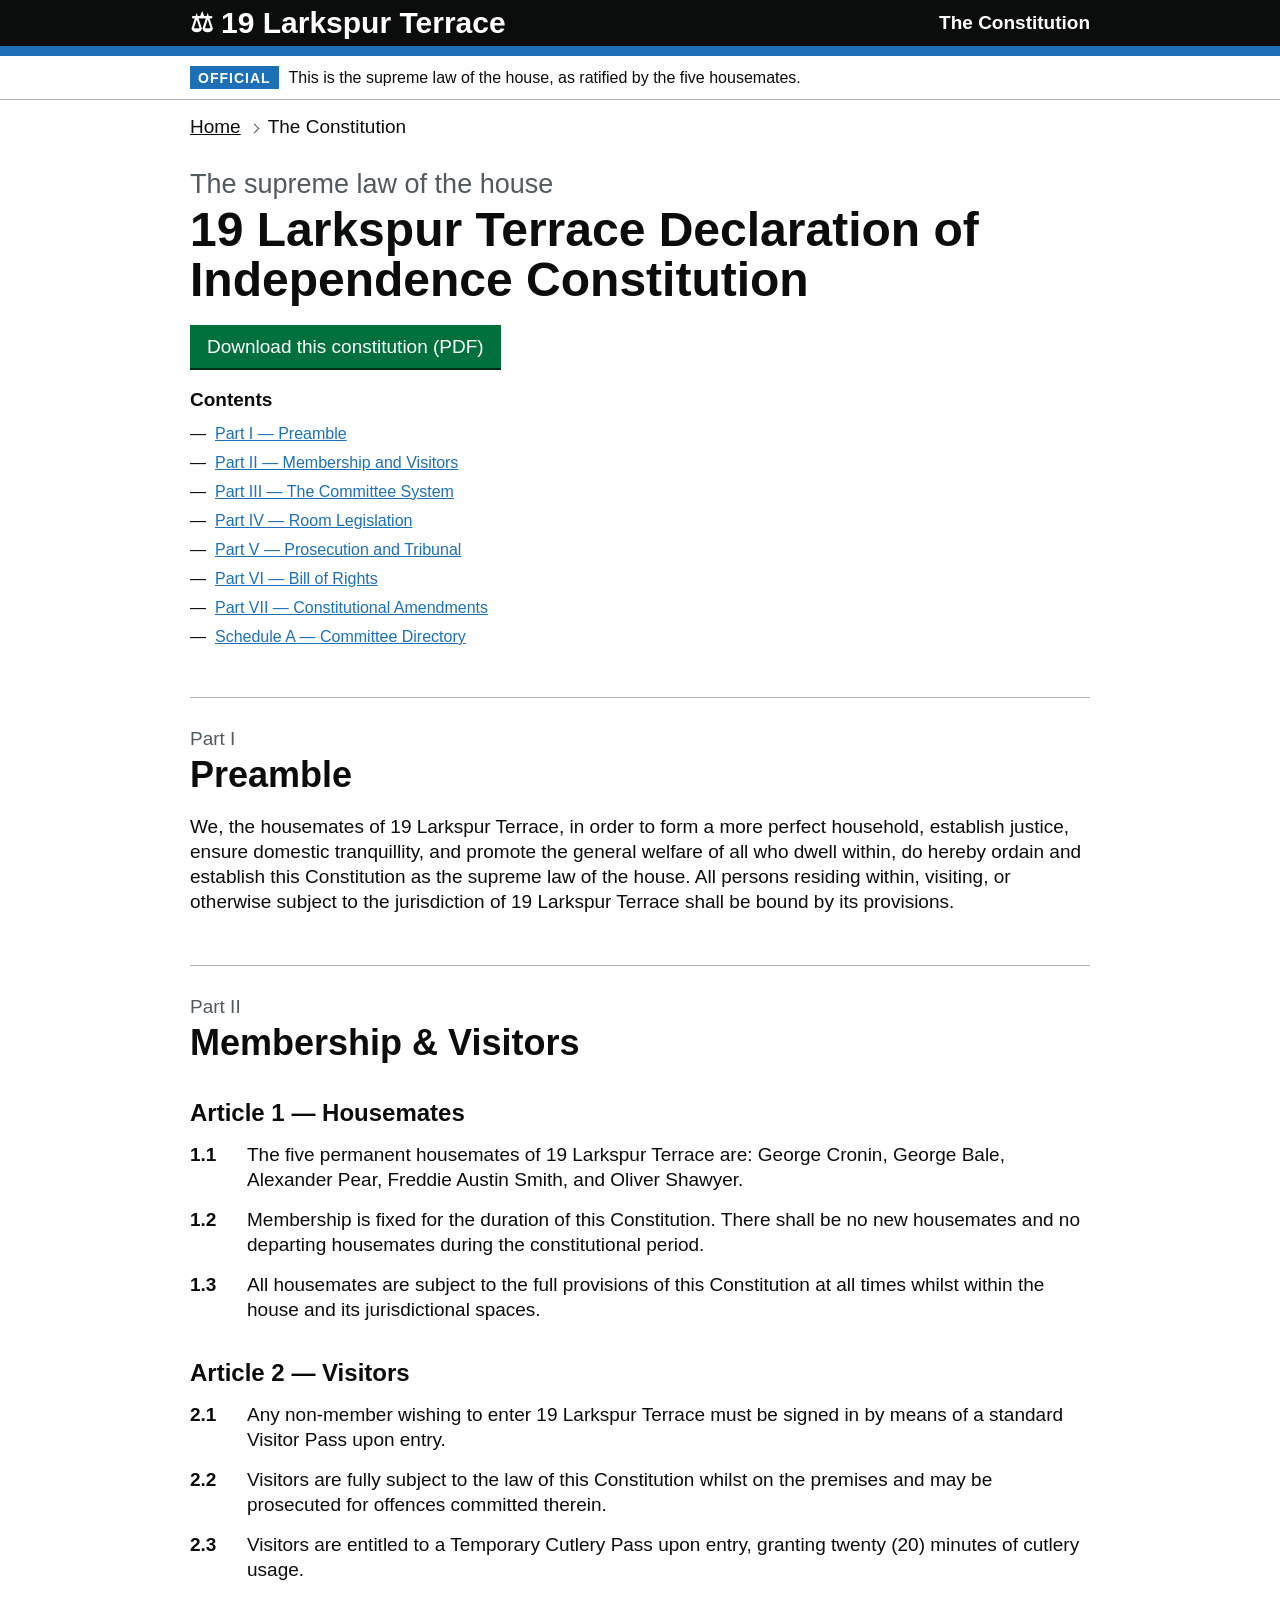
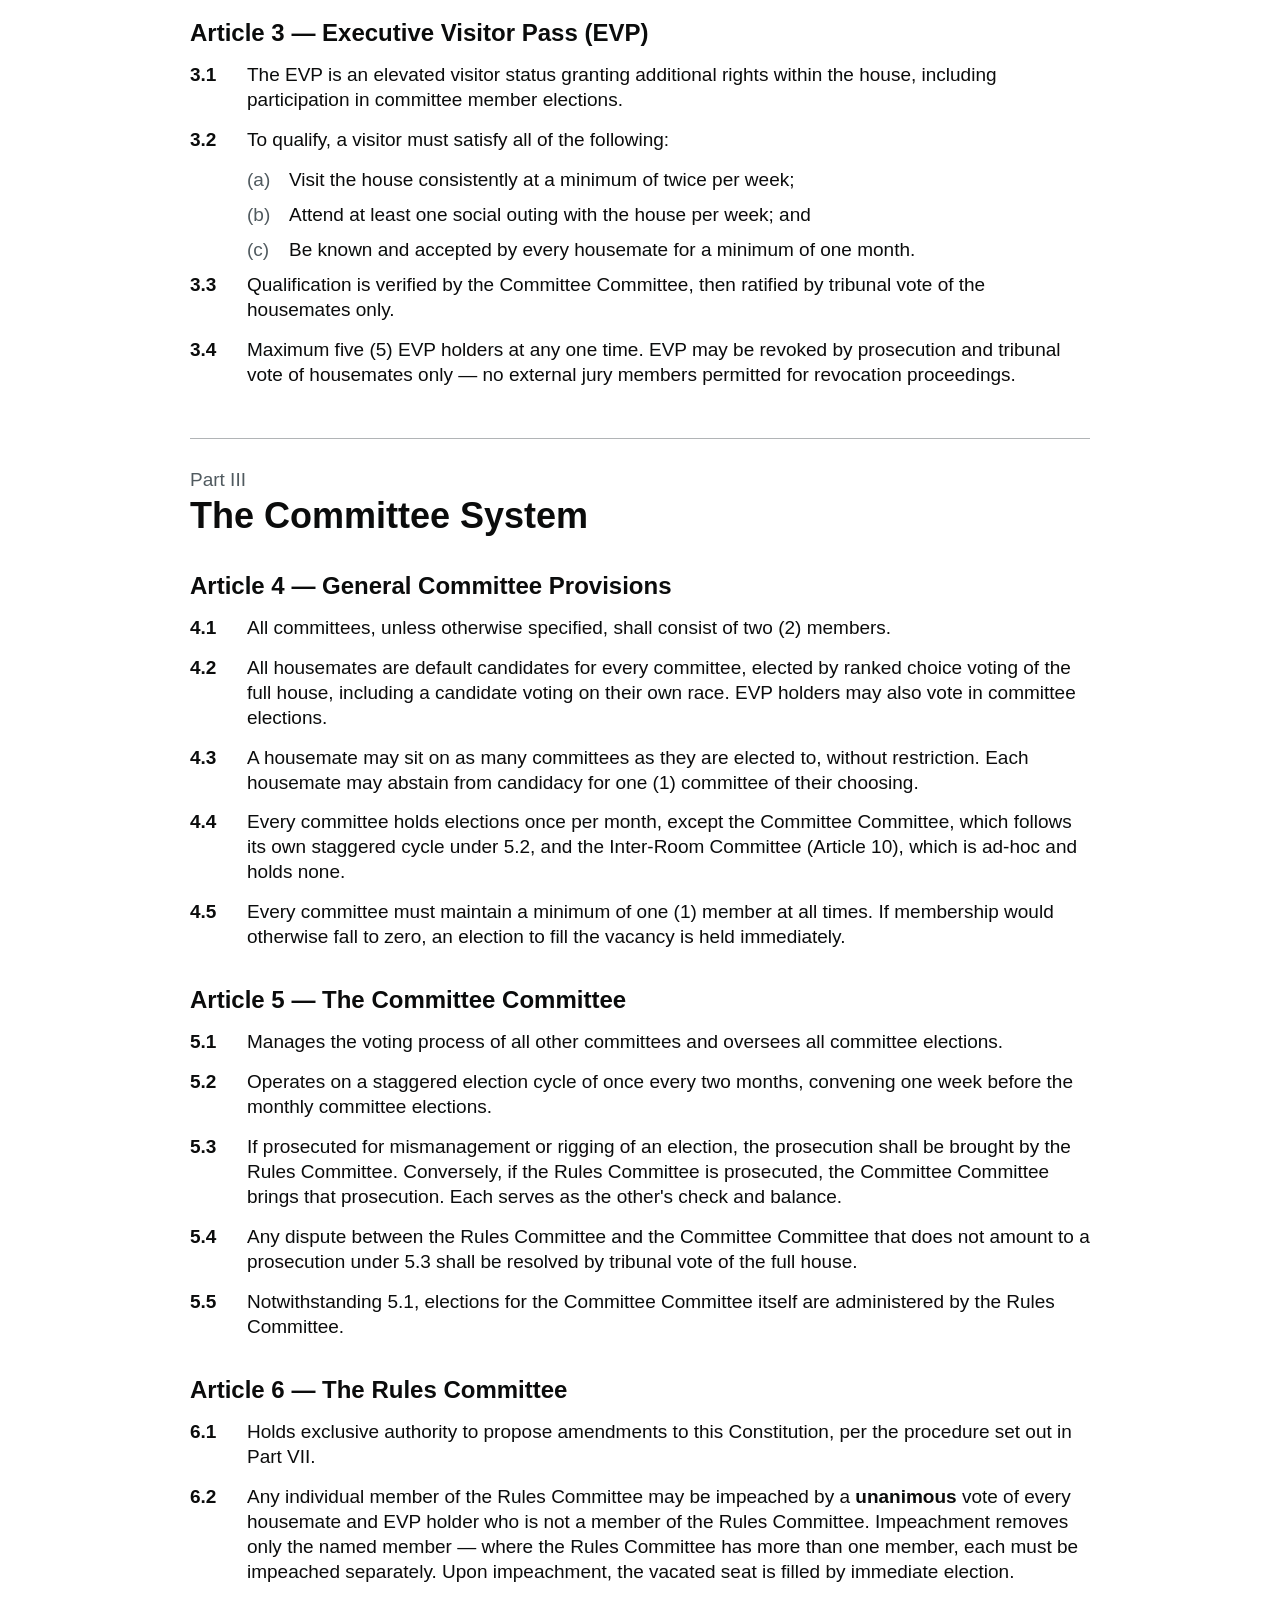
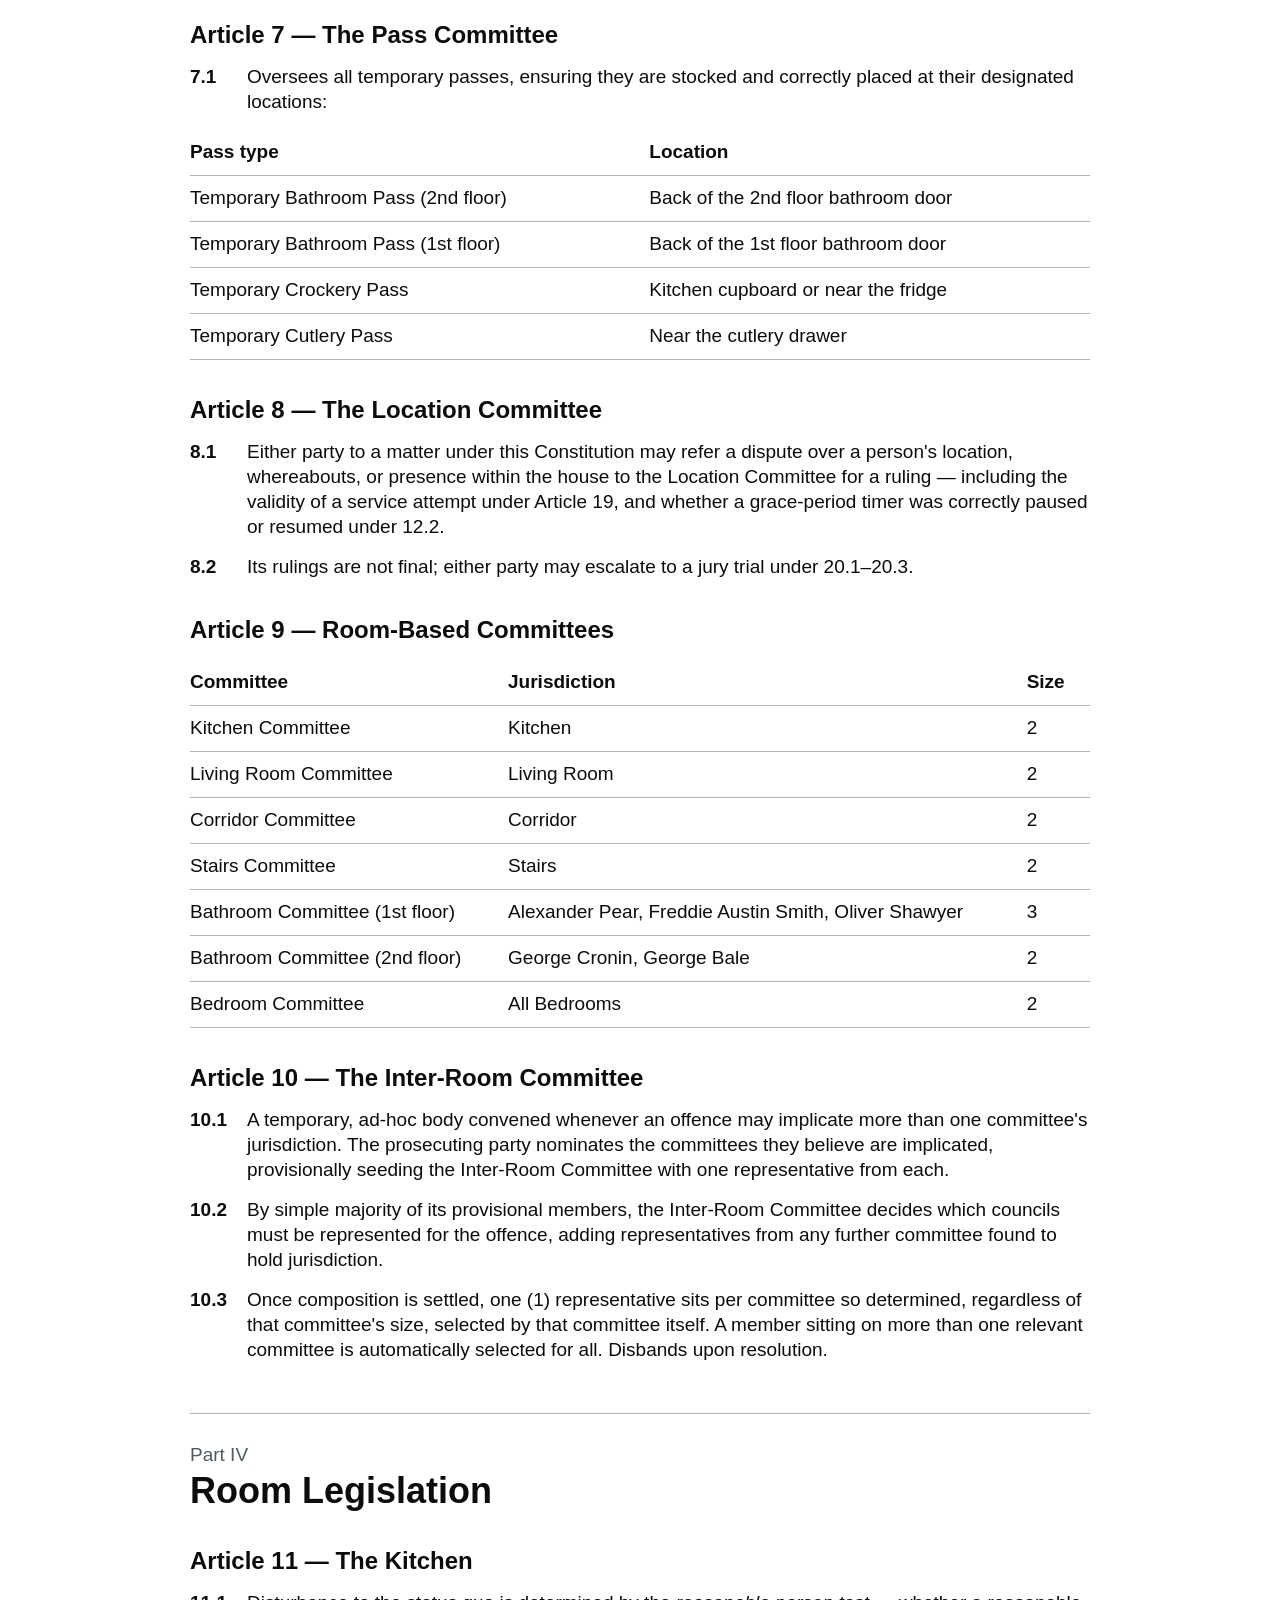
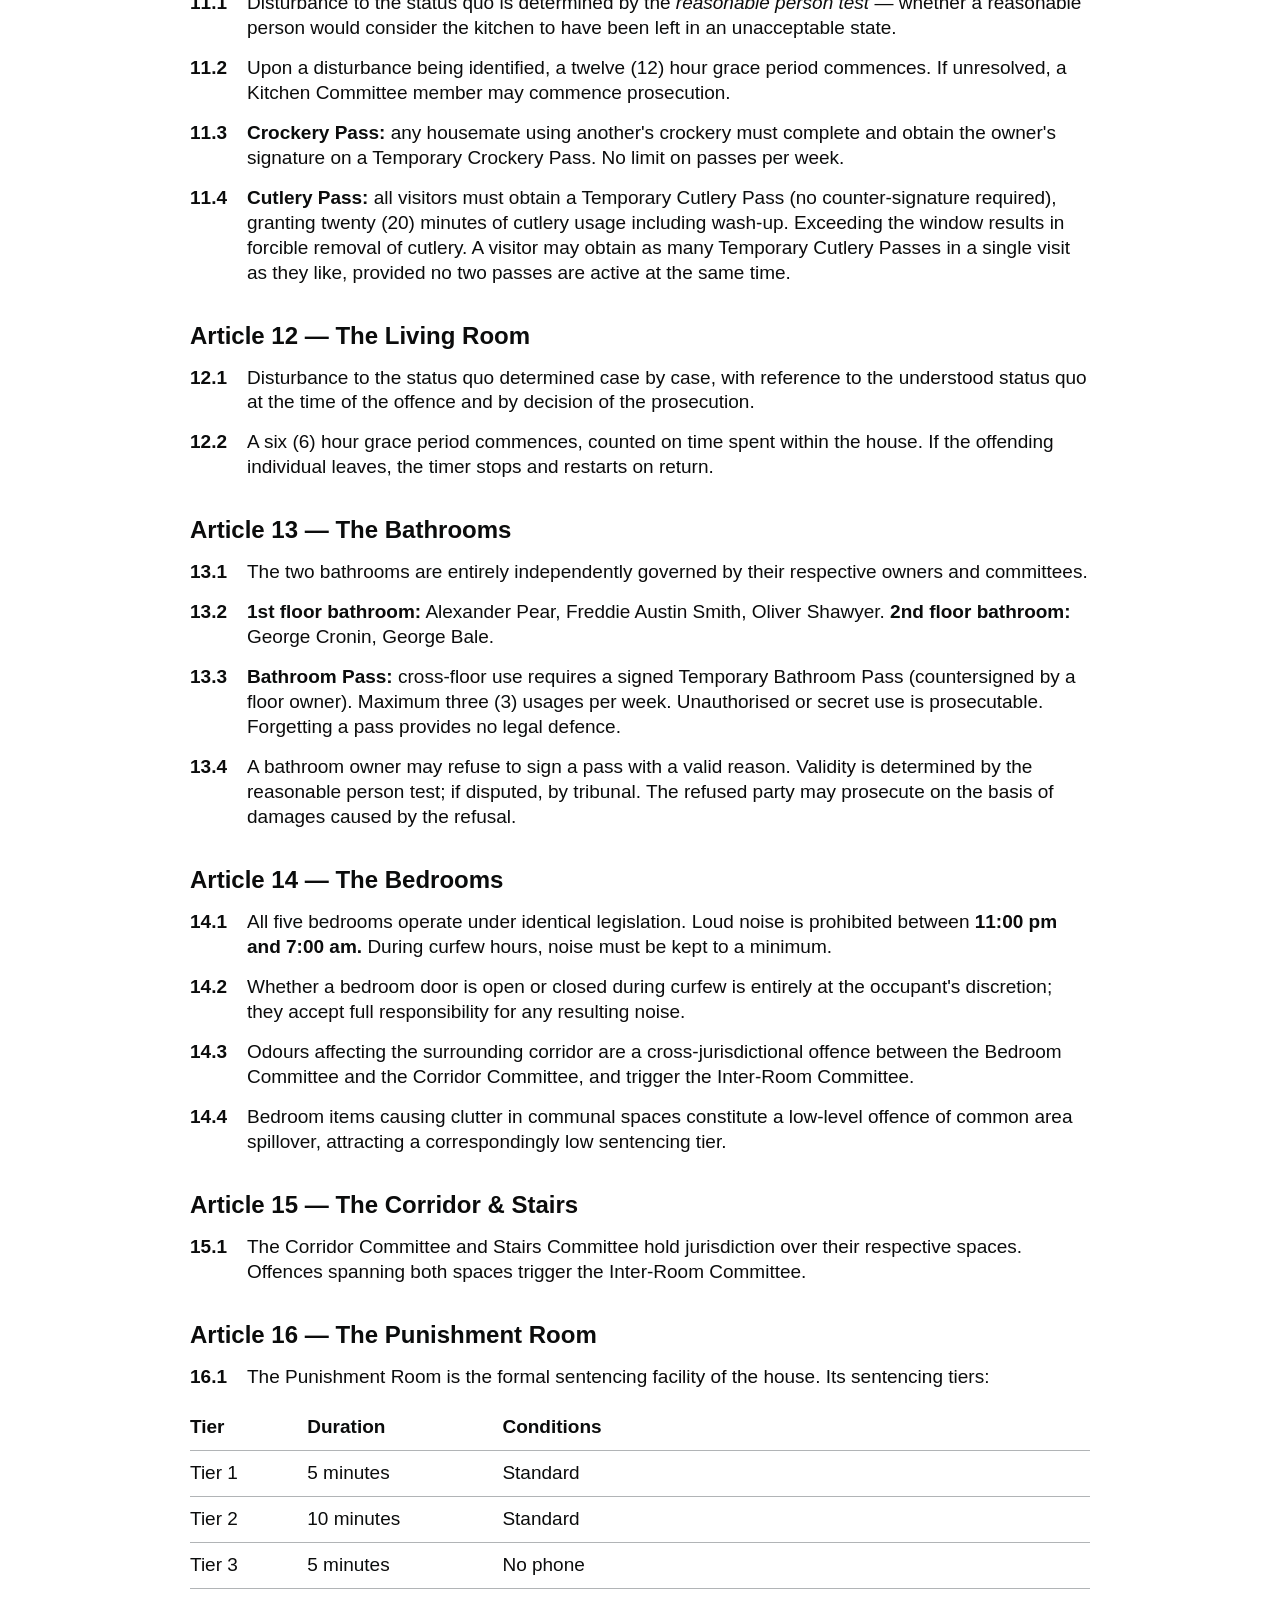
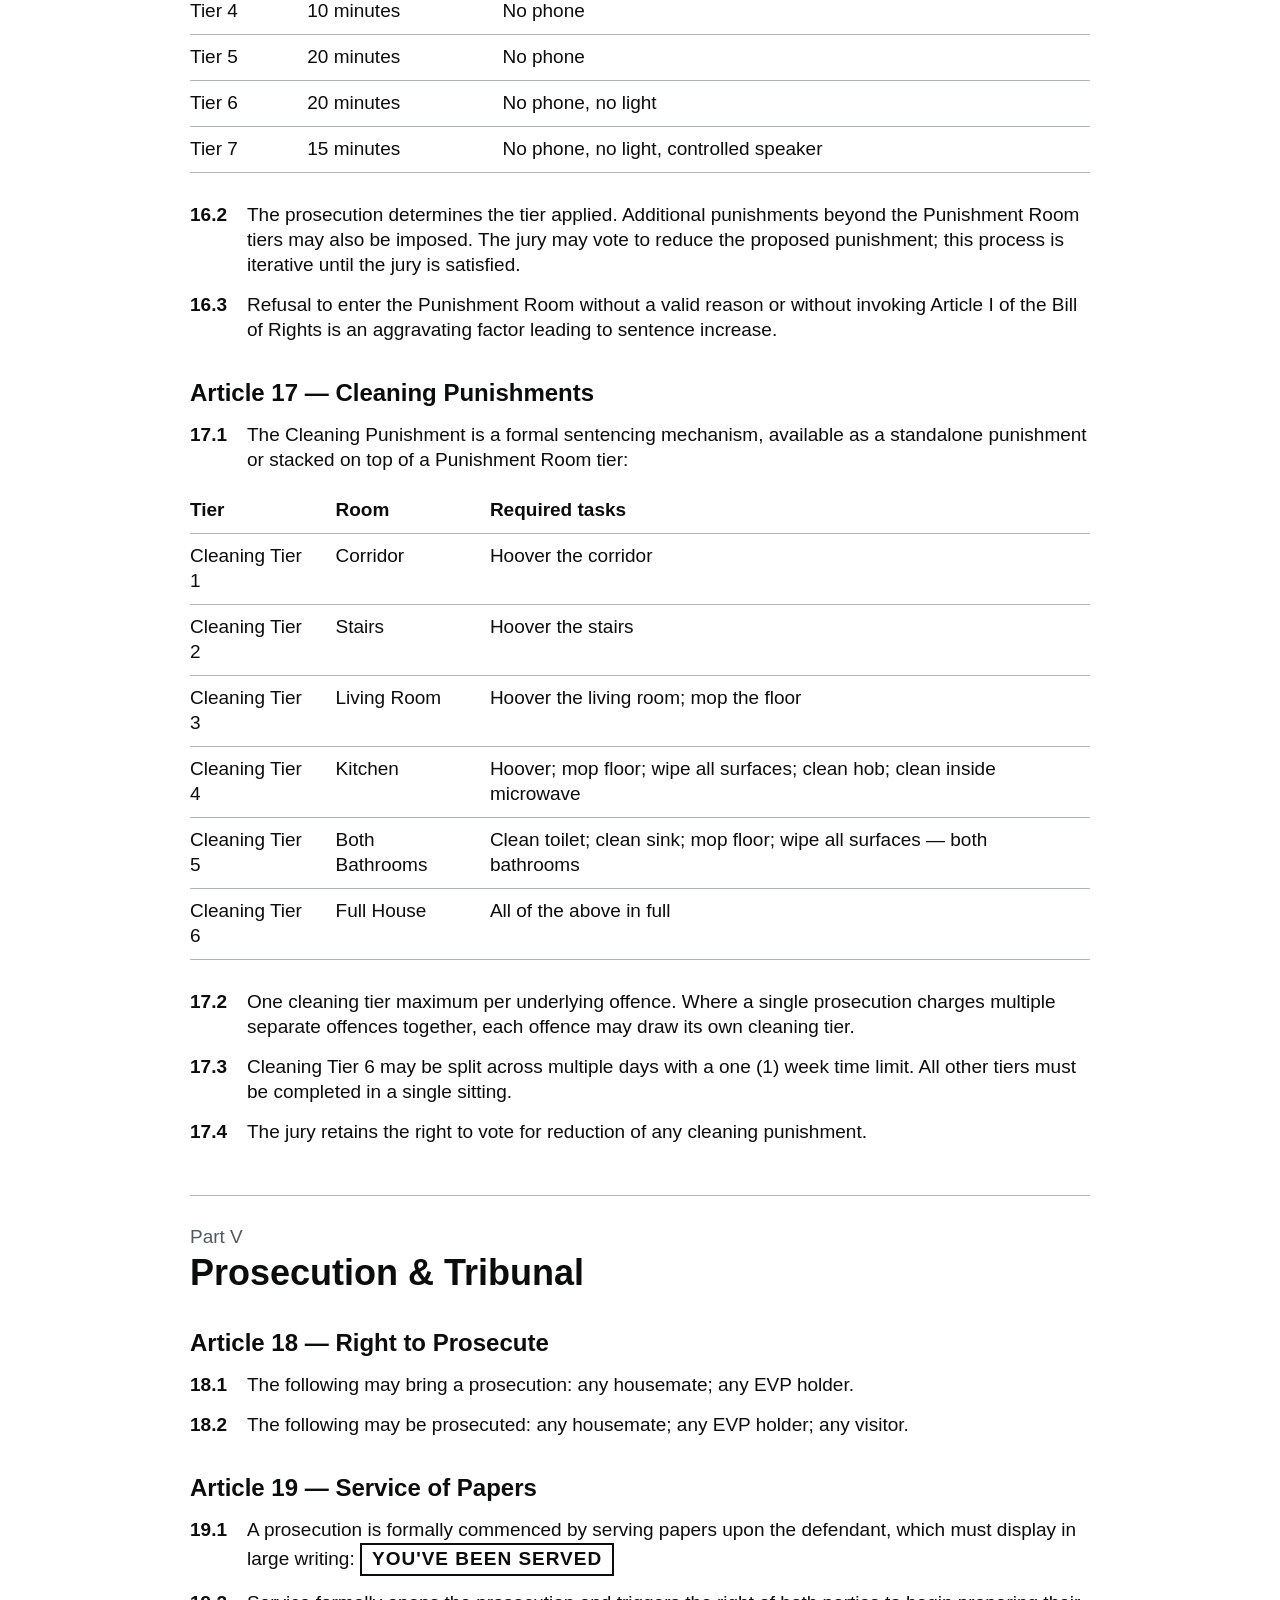
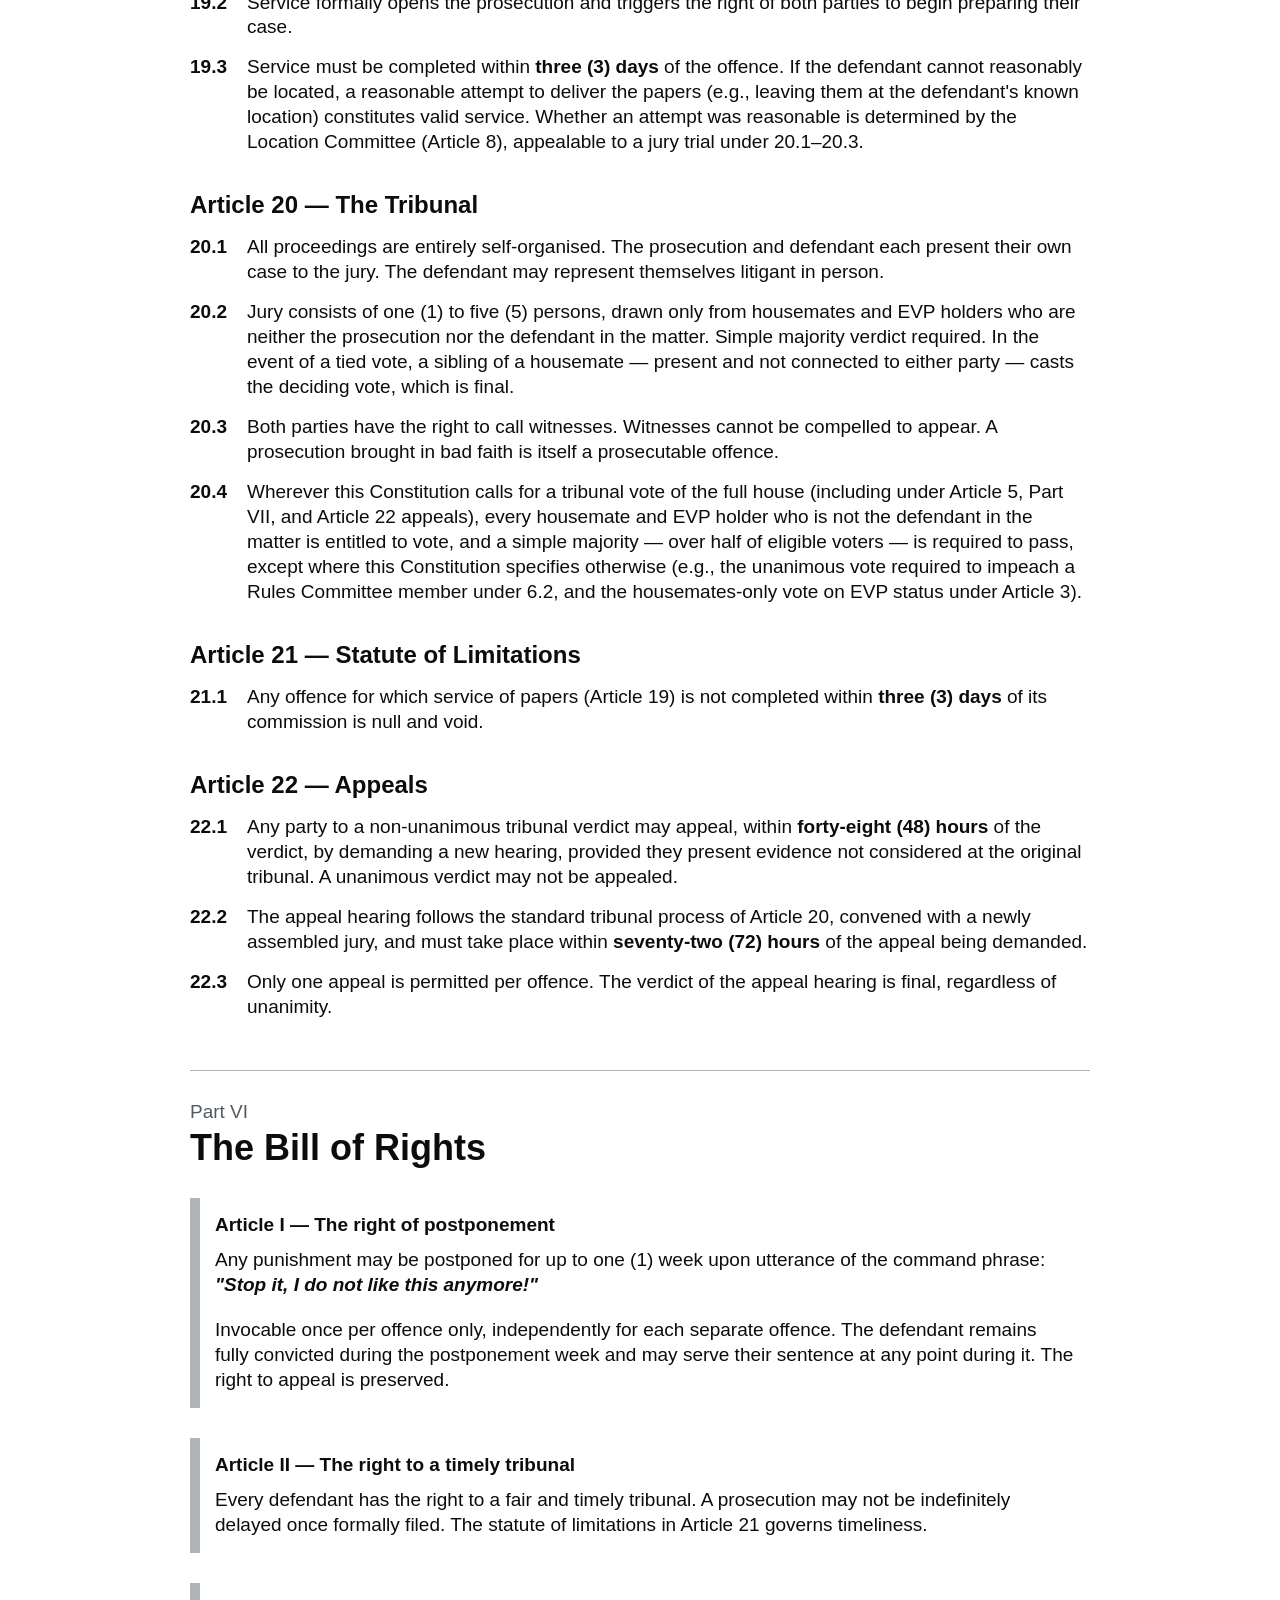
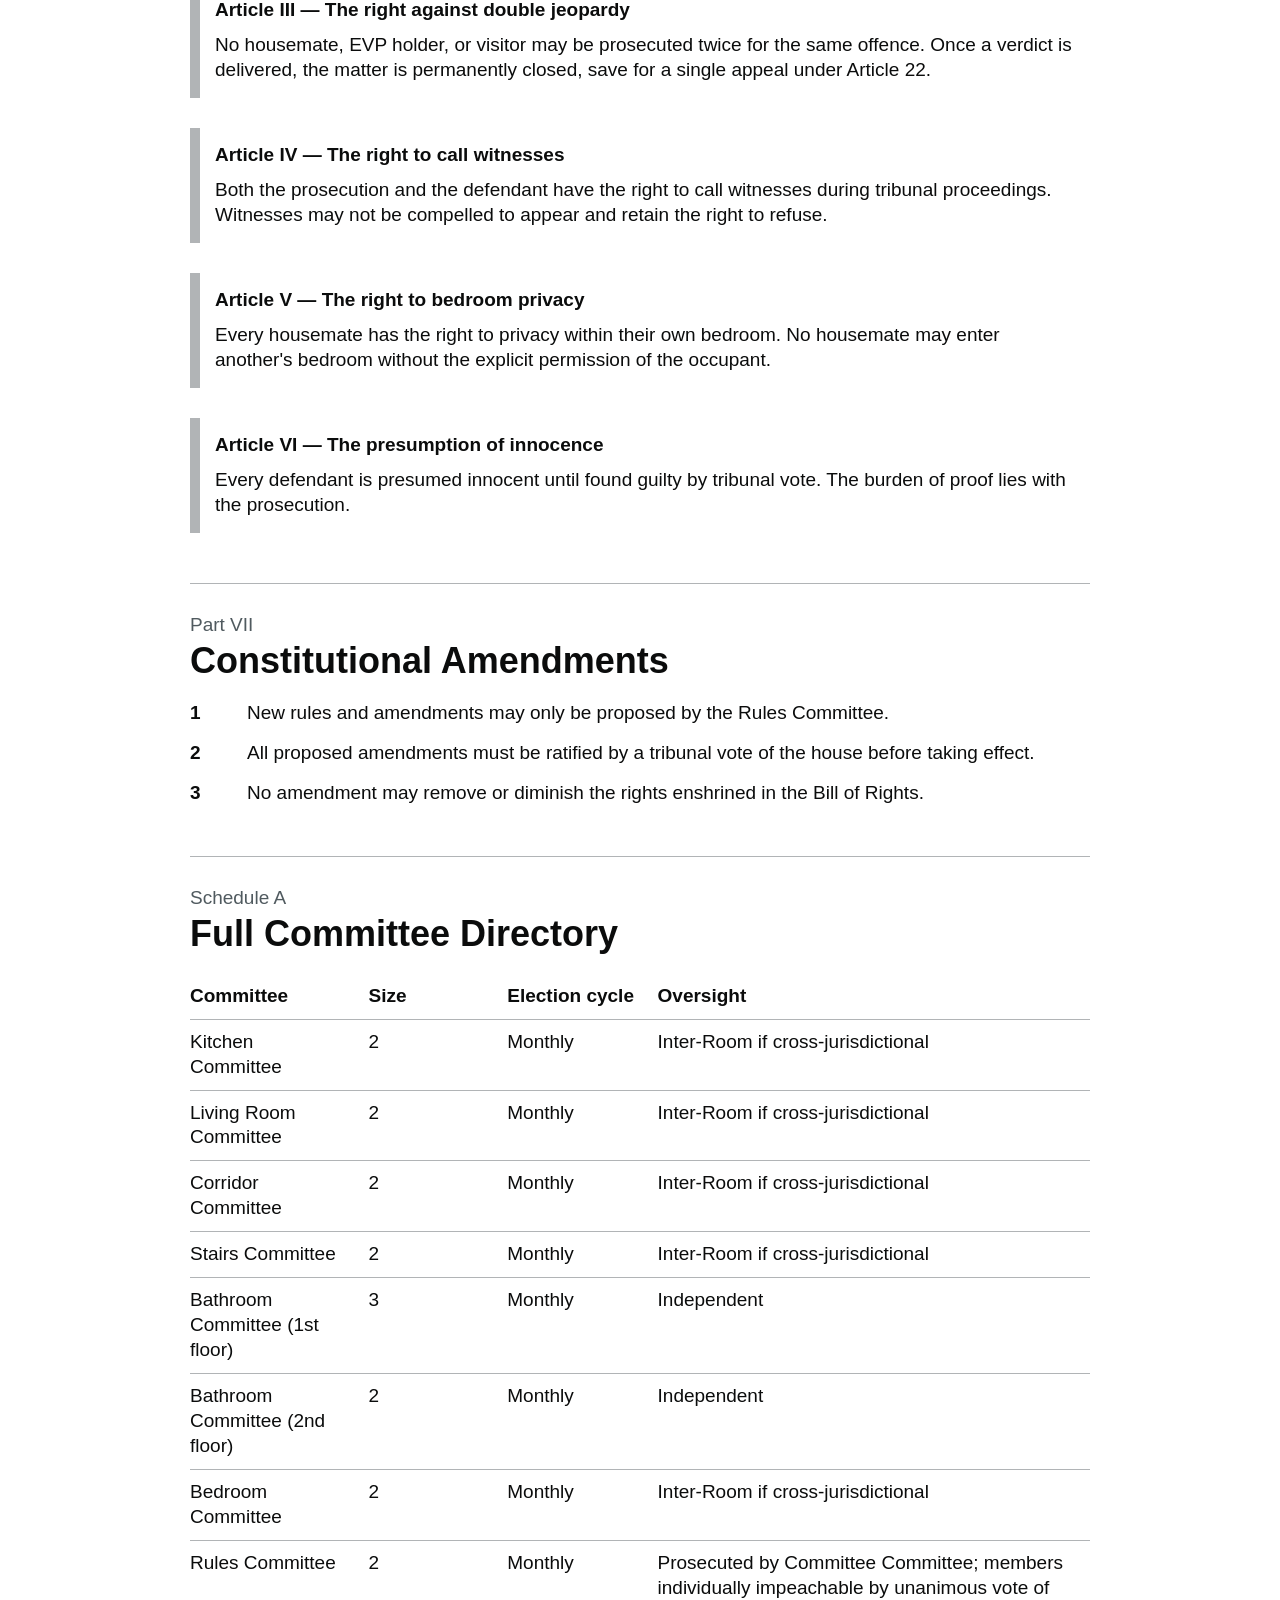
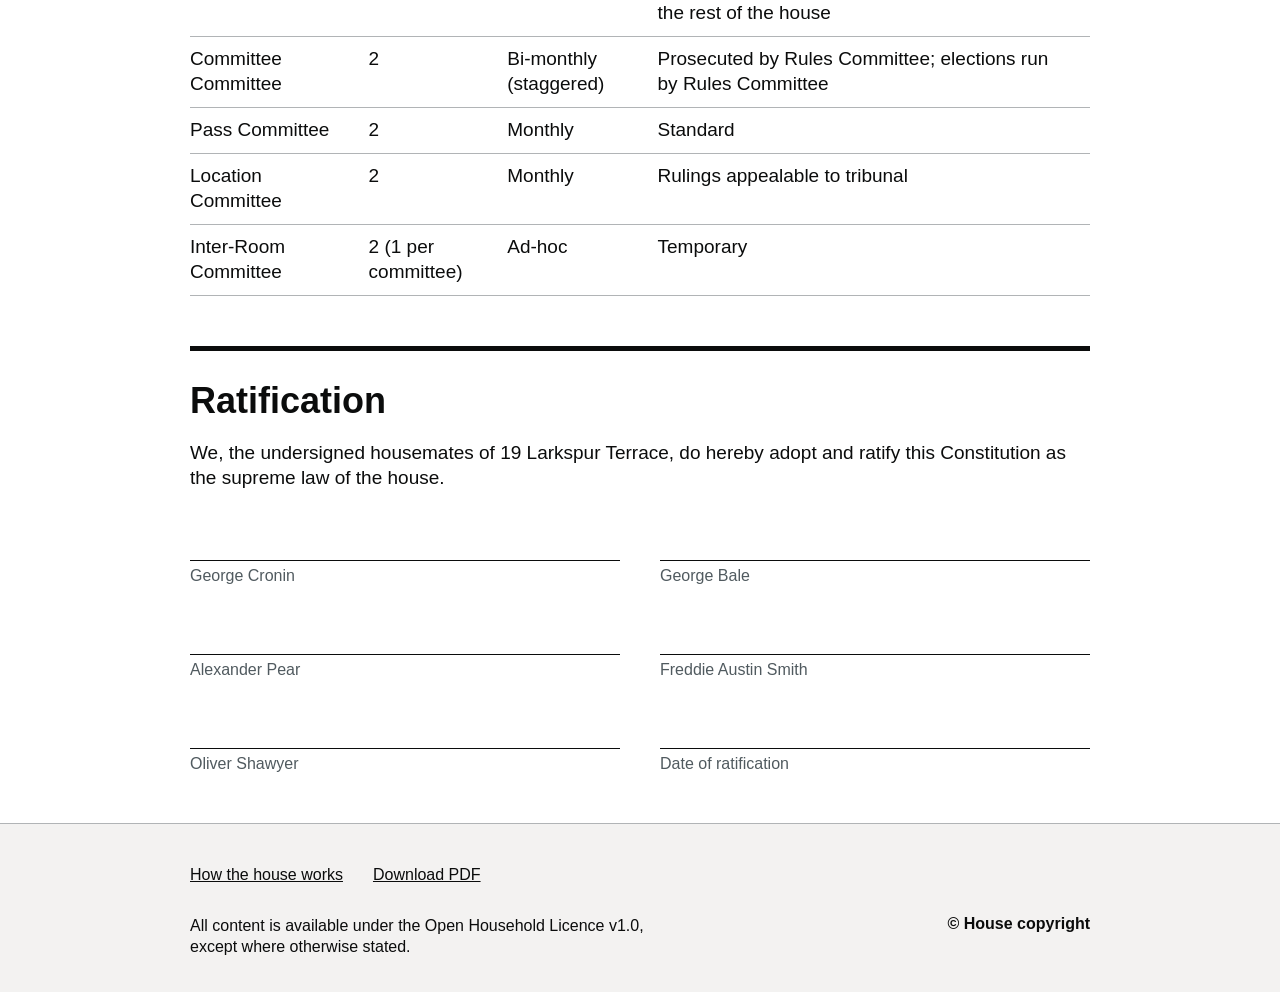
==== commit 26d8b6f4: "Redesign both pages in the GOV.UK design style Replaces the serif parchment look with a GOV.UK-style" ====
--- a/constitution.html
+++ b/constitution.html
@@ -3,363 +3,404 @@
 <head>
 <meta charset="UTF-8">
 <meta name="viewport" content="width=device-width, initial-scale=1.0">
-<title>19 Larkspur Terrace Declaration of Independence Constitution</title>
-<link href="https://fonts.googleapis.com/css2?family=Playfair+Display:ital,wght@0,400;0,600;1,400&family=EB+Garamond:ital,wght@0,400;0,500;1,400&display=swap" rel="stylesheet">
+<title>The Constitution - 19 Larkspur Terrace</title>
 <style>
   *, *::before, *::after { box-sizing: border-box; }
   body {
-    font-family: 'EB Garamond', Georgia, serif;
-    color: #1a1a1a;
-    background: #faf9f6;
+    font-family: Arial, "Helvetica Neue", Helvetica, sans-serif;
+    color: #0b0c0c;
+    background: #ffffff;
     margin: 0;
-    padding: 2rem 1rem;
-  }
-  .constitution {
-    max-width: 720px;
+    -webkit-font-smoothing: antialiased;
+  }
+  a { color: #1d70b8; }
+  a:visited { color: #4c2c92; }
+  a:hover { color: #003078; }
+  a:focus {
+    outline: 3px solid transparent;
+    color: #0b0c0c;
+    background-color: #ffdd00;
+    box-shadow: 0 -2px #ffdd00, 0 4px #0b0c0c;
+    text-decoration: none;
+  }
+  .width-container {
+    max-width: 960px;
     margin: 0 auto;
-    padding: 0 0 3rem;
-  }
-  .cover {
-    text-align: center;
-    padding: 2.5rem 1rem 2rem;
-    border-bottom: 2px solid #1a1a1a;
-    margin-bottom: 2rem;
-  }
-  .cover-seal {
-    width: 64px; height: 64px;
-    border: 2px solid #1a1a1a;
-    border-radius: 50%;
-    display: flex; align-items: center; justify-content: center;
-    margin: 0 auto 1.2rem;
-    font-size: 26px;
-  }
-  .cover h1 {
-    font-family: 'Playfair Display', serif;
-    font-size: 24px;
-    font-weight: 600;
-    letter-spacing: 0.04em;
-    margin: 0 0 0.3rem;
-    line-height: 1.3;
-  }
-  .cover .subtitle {
-    font-style: italic;
-    font-size: 15px;
-    color: #555;
-    margin: 0 0 1.2rem;
-  }
-  .cover-names {
+    padding: 0 15px;
+  }
+  @media (min-width: 40.0625em) {
+    .width-container { padding: 0 30px; }
+  }
+  /* Header */
+  .govuk-header {
+    background: #0b0c0c;
+    border-bottom: 10px solid #1d70b8;
+  }
+  .govuk-header__inner {
+    max-width: 960px;
+    margin: 0 auto;
+    padding: 8px 15px;
+    display: flex;
+    align-items: center;
+    justify-content: space-between;
+    flex-wrap: wrap;
+    gap: 6px 20px;
+  }
+  @media (min-width: 40.0625em) {
+    .govuk-header__inner { padding: 8px 30px; }
+  }
+  .govuk-header__logo {
+    color: #ffffff;
+    text-decoration: none;
+    font-weight: 700;
+    font-size: 30px;
+    line-height: 1;
+    display: inline-flex;
+    align-items: center;
+    gap: 8px;
+  }
+  .govuk-header__logo:visited { color: #ffffff; }
+  .govuk-header__logo:hover { color: #ffffff; border-bottom: 3px solid #ffffff; margin-bottom: -3px; }
+  .govuk-header__logo:focus { color: #0b0c0c; background: #ffdd00; box-shadow: 0 -2px #ffdd00, 0 4px #0b0c0c; }
+  .govuk-header__crest { font-size: 26px; }
+  .govuk-header__service {
+    color: #ffffff;
+    font-size: 19px;
+    font-weight: 700;
+    text-decoration: none;
+  }
+  .govuk-header__service:visited { color: #ffffff; }
+  /* Phase banner */
+  .phase-banner {
+    border-bottom: 1px solid #b1b4b6;
+    padding: 10px 0;
+    font-size: 16px;
+  }
+  .phase-banner .width-container { display: flex; align-items: center; gap: 10px; flex-wrap: wrap; }
+  .govuk-tag {
+    display: inline-block;
+    background: #1d70b8;
+    color: #ffffff;
+    font-weight: 700;
+    font-size: 14px;
+    line-height: 1;
+    letter-spacing: 1px;
+    text-transform: uppercase;
+    padding: 5px 8px 4px;
+  }
+  /* Breadcrumbs */
+  .govuk-breadcrumbs {
+    font-size: 16px;
+    margin: 15px 0 0;
+    padding: 0;
+    list-style: none;
     display: flex;
     flex-wrap: wrap;
-    justify-content: center;
-    gap: 6px 16px;
-    font-size: 14px;
-    color: #555;
-    margin-bottom: 0.8rem;
-  }
-  .toc {
-    background: #f2f0eb;
-    border-radius: 10px;
-    padding: 1.2rem 1.5rem;
-    margin-bottom: 2rem;
-  }
-  .toc h2 {
-    font-family: 'Playfair Display', serif;
-    font-size: 13px;
-    font-weight: 600;
-    letter-spacing: 0.08em;
-    text-transform: uppercase;
-    margin: 0 0 0.8rem;
-    color: #555;
-  }
-  .toc-list {
-    list-style: none;
-    margin: 0; padding: 0;
-    display: grid;
-    grid-template-columns: 1fr 1fr;
-    gap: 4px 24px;
-  }
-  .toc-list li {
-    font-size: 14px;
-    color: #555;
-    cursor: pointer;
-    padding: 2px 0;
-    border-bottom: 0.5px solid transparent;
-    transition: color 0.15s, border-color 0.15s;
-  }
-  .toc-list li:hover { color: #1a1a1a; border-color: #ccc; }
+  }
+  .govuk-breadcrumbs li { margin: 0; }
+  .govuk-breadcrumbs li:not(:last-child)::after {
+    content: "";
+    display: inline-block;
+    width: 7px;
+    height: 7px;
+    border-top: 1px solid #505a5f;
+    border-right: 1px solid #505a5f;
+    transform: rotate(45deg);
+    margin: 0 10px 1px;
+  }
+  .govuk-breadcrumbs a { color: #0b0c0c; }
+  /* Typography */
+  main { padding: 30px 0 50px; display: block; }
+  .govuk-caption-xl {
+    font-size: 27px;
+    line-height: 1.11;
+    color: #505a5f;
+    display: block;
+    margin: 0 0 5px;
+  }
+  .govuk-caption-part {
+    font-size: 19px;
+    color: #505a5f;
+    display: block;
+    margin: 0 0 5px;
+    font-weight: 400;
+  }
+  h1 {
+    font-size: 48px;
+    font-weight: 700;
+    line-height: 1.04;
+    margin: 0 0 20px;
+  }
+  h2 {
+    font-size: 36px;
+    font-weight: 700;
+    line-height: 1.11;
+    margin: 0 0 20px;
+  }
   .part-header {
-    display: flex;
-    align-items: center;
-    gap: 12px;
-    margin: 2.5rem 0 1rem;
-    padding-top: 1.5rem;
-    border-top: 0.5px solid #ccc;
-  }
-  .part-number {
-    font-family: 'Playfair Display', serif;
-    font-size: 11px;
-    font-weight: 600;
-    letter-spacing: 0.12em;
-    text-transform: uppercase;
-    color: #777;
-    white-space: nowrap;
-  }
-  .part-title {
-    font-family: 'Playfair Display', serif;
-    font-size: 20px;
-    font-weight: 600;
-    margin: 0;
-  }
-  .article-title {
-    font-family: 'Playfair Display', serif;
-    font-size: 16px;
-    font-weight: 600;
-    margin: 1.5rem 0 0.5rem;
-  }
+    margin: 50px 0 20px;
+    padding-top: 30px;
+    border-top: 1px solid #b1b4b6;
+  }
+  h3 {
+    font-size: 24px;
+    font-weight: 700;
+    line-height: 1.25;
+    margin: 35px 0 15px;
+  }
+  p, li {
+    font-size: 19px;
+    line-height: 1.3157;
+    margin: 0 0 20px;
+  }
+  .govuk-body-l { font-size: 24px; line-height: 1.25; }
+  @media (max-width: 40.0525em) {
+    h1 { font-size: 32px; }
+    h2 { font-size: 27px; }
+    h3 { font-size: 21px; }
+    p, li { font-size: 16px; }
+    .govuk-body-l { font-size: 19px; }
+    .govuk-caption-xl { font-size: 21px; }
+  }
+  /* Clauses */
   .clause {
     display: flex;
-    gap: 12px;
-    margin: 0.35rem 0;
-    font-size: 15px;
-    line-height: 1.7;
+    gap: 15px;
+    margin: 0 0 15px;
+    font-size: 19px;
+    line-height: 1.3157;
   }
   .clause-num {
-    font-weight: 500;
-    min-width: 32px;
-    color: #777;
-    font-size: 13px;
-    padding-top: 2px;
+    font-weight: 700;
+    min-width: 42px;
     flex-shrink: 0;
   }
   .subclause {
     display: flex;
-    gap: 10px;
-    margin: 0.2rem 0 0.2rem 2rem;
-    font-size: 14px;
-    line-height: 1.65;
-    font-style: italic;
-  }
-  .subclause-letter { min-width: 20px; color: #777; flex-shrink: 0; }
-  .constitution-table {
+    gap: 12px;
+    margin: 0 0 10px 57px;
+    font-size: 19px;
+    line-height: 1.3157;
+  }
+  .subclause-letter { min-width: 30px; flex-shrink: 0; color: #505a5f; }
+  @media (max-width: 40.0525em) {
+    .clause, .subclause { font-size: 16px; }
+    .subclause { margin-left: 40px; }
+  }
+  /* Contents list */
+  .contents-label {
+    font-size: 19px;
+    font-weight: 700;
+    margin: 0 0 10px;
+  }
+  .contents-list {
+    list-style: none;
+    margin: 0 0 20px;
+    padding: 0;
+  }
+  .contents-list li {
+    font-size: 16px;
+    margin-bottom: 8px;
+    padding-left: 25px;
+    position: relative;
+  }
+  .contents-list li::before {
+    content: "\2014";
+    position: absolute;
+    left: 0;
+    color: #0b0c0c;
+  }
+  /* Tables */
+  .govuk-table {
     width: 100%;
     border-collapse: collapse;
-    font-size: 13.5px;
-    margin: 0.75rem 0 1rem;
-  }
-  .constitution-table th {
-    background: #f2f0eb;
-    font-weight: 500;
+    margin: 0 0 30px;
+  }
+  .govuk-table th, .govuk-table td {
+    font-size: 19px;
+    line-height: 1.3157;
     text-align: left;
-    padding: 7px 10px;
-    border: 0.5px solid #ccc;
-    font-family: 'EB Garamond', serif;
-    font-size: 13px;
-    letter-spacing: 0.02em;
-  }
-  .constitution-table td {
-    padding: 6px 10px;
-    border: 0.5px solid #ccc;
     vertical-align: top;
-    line-height: 1.5;
-  }
-  .constitution-table tr:nth-child(even) td { background: #f8f7f4; }
-  .bor-article {
-    background: #f2f0eb;
-    border-left: 3px solid #888;
-    border-radius: 0 8px 8px 0;
-    padding: 0.75rem 1rem;
-    margin: 0.75rem 0;
-  }
-  .bor-article-title {
-    font-family: 'Playfair Display', serif;
-    font-weight: 600;
-    font-size: 15px;
-    margin-bottom: 0.3rem;
-  }
-  .bor-article p { font-size: 14px; margin: 0.2rem 0; line-height: 1.65; }
-  .command-phrase { font-style: italic; font-weight: 500; border-bottom: 1px solid #888; }
+    padding: 10px 20px 10px 0;
+    border-bottom: 1px solid #b1b4b6;
+  }
+  .govuk-table th { font-weight: 700; }
+  @media (max-width: 40.0525em) {
+    .govuk-table th, .govuk-table td { font-size: 16px; }
+  }
+  /* Inset text (Bill of Rights) */
+  .govuk-inset-text {
+    border-left: 10px solid #b1b4b6;
+    padding: 15px;
+    margin: 30px 0;
+  }
+  .govuk-inset-text p:last-child { margin-bottom: 0; }
+  .bor-title { font-weight: 700; font-size: 19px; margin-bottom: 10px; }
+  .command-phrase { font-style: italic; font-weight: 700; }
   .served-badge {
     display: inline-block;
-    border: 1.5px solid #1a1a1a;
+    border: 2px solid #0b0c0c;
     padding: 2px 10px;
-    font-weight: 600;
-    font-size: 13px;
-    letter-spacing: 0.08em;
-    border-radius: 2px;
-    margin: 0 2px;
-  }
-  .tiers-wrap {
-    border: 0.5px solid #ccc;
-    border-radius: 8px;
-    overflow: hidden;
-    margin: 0.75rem 0 1rem;
-  }
-  .tiers-header {
-    display: flex;
-    gap: 10px;
-    padding: 6px 10px;
-    background: #f2f0eb;
-    font-size: 11px;
-    letter-spacing: 0.08em;
-    text-transform: uppercase;
-    color: #777;
-    font-weight: 500;
-    border-bottom: 0.5px solid #ccc;
-  }
-  .tiers-header span:first-child { min-width: 80px; }
-  .tiers-header span:nth-child(2) { min-width: 90px; }
-  .punishment-tier {
-    display: flex;
-    align-items: center;
-    gap: 10px;
-    padding: 7px 10px;
-    border-bottom: 0.5px solid #ccc;
-    font-size: 14px;
-  }
-  .punishment-tier:last-child { border-bottom: none; }
-  .punishment-tier:nth-child(even) { background: #f8f7f4; }
-  .tier-badge { min-width: 80px; font-weight: 500; font-size: 13px; color: #555; }
-  .tier-duration { min-width: 90px; font-weight: 500; }
-  .tier-conditions { color: #555; font-style: italic; font-size: 13.5px; }
+    font-weight: 700;
+    letter-spacing: 1px;
+  }
+  /* Buttons */
+  .govuk-button {
+    display: inline-block;
+    background: #00703c;
+    color: #ffffff;
+    font-size: 19px;
+    font-weight: 400;
+    line-height: 1;
+    text-decoration: none;
+    padding: 10px 15px;
+    border: 2px solid transparent;
+    box-shadow: 0 2px 0 #002d18;
+    margin: 0 15px 20px 0;
+    cursor: pointer;
+  }
+  .govuk-button:visited { color: #ffffff; }
+  .govuk-button:hover { background: #005a30; color: #ffffff; }
+  .govuk-button:focus { background: #ffdd00; color: #0b0c0c; box-shadow: 0 2px 0 #0b0c0c; }
+  /* Ratification */
   .ratification {
-    margin-top: 2rem;
-    padding-top: 1.5rem;
-    border-top: 2px solid #1a1a1a;
-  }
-  .ratification h2 {
-    font-family: 'Playfair Display', serif;
-    font-size: 20px;
-    font-weight: 600;
-    margin: 0 0 0.5rem;
+    margin-top: 50px;
+    padding-top: 30px;
+    border-top: 5px solid #0b0c0c;
   }
   .sig-block {
     display: grid;
     grid-template-columns: 1fr 1fr;
-    gap: 1.5rem 2rem;
-    margin-top: 1.5rem;
+    gap: 30px 40px;
+    margin-top: 30px;
   }
   .sig-line {
-    border-bottom: 1px solid #1a1a1a;
+    border-bottom: 1px solid #0b0c0c;
     padding-bottom: 4px;
-    margin-bottom: 4px;
-    min-height: 36px;
-  }
-  .sig-name { font-size: 13px; color: #555; }
-  .site-nav {
-    max-width: 720px;
-    margin: 0 auto;
-    padding: 1rem 1rem 0;
-    display: flex;
-    justify-content: space-between;
-    align-items: center;
-    gap: 12px;
-    flex-wrap: wrap;
-  }
-  .site-nav a {
-    font-family: 'EB Garamond', serif;
-    font-size: 14px;
-    text-decoration: none;
-    color: #1a1a1a;
-    border: 1px solid #1a1a1a;
-    border-radius: 4px;
-    padding: 6px 14px;
-    transition: background 0.15s, color 0.15s;
-  }
-  .site-nav a:hover { background: #1a1a1a; color: #faf9f6; }
-  .site-nav a.primary { background: #1a1a1a; color: #faf9f6; }
-  .site-nav a.primary:hover { background: #333; }
+    margin-bottom: 6px;
+    min-height: 40px;
+  }
+  .sig-name { font-size: 16px; color: #505a5f; }
+  /* Footer */
+  .govuk-footer {
+    background: #f3f2f1;
+    border-top: 1px solid #b1b4b6;
+    padding: 40px 0 25px;
+    font-size: 16px;
+    color: #0b0c0c;
+  }
+  .govuk-footer__meta { display: flex; justify-content: space-between; flex-wrap: wrap; gap: 20px; }
+  .govuk-footer a { color: #0b0c0c; }
+  .govuk-footer__licence { max-width: 500px; }
+  .govuk-footer__licence p { font-size: 16px; margin-bottom: 10px; }
+  .govuk-footer__copyright { text-align: right; font-weight: 700; white-space: nowrap; }
+  .govuk-footer__links { list-style: none; padding: 0; margin: 0 0 30px; display: flex; flex-wrap: wrap; gap: 15px 30px; }
+  .govuk-footer__links li { font-size: 16px; margin: 0; }
   @media print {
-    .site-nav { display: none; }
+    .govuk-header, .phase-banner, .govuk-breadcrumbs, .page-actions, .govuk-footer { display: none; }
   }
 </style>
 </head>
 <body>
-<nav class="site-nav">
-  <a href="index.html">&larr; Back to the Quick Guide</a>
-  <a class="primary" href="constitution.pdf" download>Download PDF &#8681;</a>
-</nav>
-<div class="constitution">
-
-  <div class="cover">
-    <div class="cover-seal">⚖</div>
-    <h1>19 Larkspur Terrace<br>Declaration of Independence Constitution</h1>
-    <p class="subtitle">The Supreme Law of the House</p>
-    <div class="cover-names">
-      <span>George Cronin</span><span>George Bale</span><span>Alexander Pear</span>
-      <span>Freddie Austin Smith</span><span>Oliver Shawyer</span>
-    </div>
-  </div>
-
-  <div class="toc">
-    <h2>Contents</h2>
-    <ul class="toc-list">
-      <li onclick="document.getElementById('p1').scrollIntoView({behavior:'smooth'})">I. Preamble</li>
-      <li onclick="document.getElementById('p2').scrollIntoView({behavior:'smooth'})">II. Membership &amp; Visitors</li>
-      <li onclick="document.getElementById('p3').scrollIntoView({behavior:'smooth'})">III. The Committee System</li>
-      <li onclick="document.getElementById('p4').scrollIntoView({behavior:'smooth'})">IV. Room Legislation</li>
-      <li onclick="document.getElementById('p5').scrollIntoView({behavior:'smooth'})">V. Prosecution &amp; Tribunal</li>
-      <li onclick="document.getElementById('p6').scrollIntoView({behavior:'smooth'})">VI. Bill of Rights</li>
-      <li onclick="document.getElementById('p7').scrollIntoView({behavior:'smooth'})">VII. Constitutional Amendments</li>
-      <li onclick="document.getElementById('sched').scrollIntoView({behavior:'smooth'})">Schedule A — Committee Directory</li>
-    </ul>
-  </div>
+
+<header class="govuk-header">
+  <div class="govuk-header__inner">
+    <a href="index.html" class="govuk-header__logo"><span class="govuk-header__crest">&#9878;</span> 19&nbsp;Larkspur&nbsp;Terrace</a>
+    <a href="constitution.html" class="govuk-header__service">The Constitution</a>
+  </div>
+</header>
+
+<div class="phase-banner">
+  <div class="width-container">
+    <span class="govuk-tag">Official</span>
+    <span>This is the supreme law of the house, as ratified by the five housemates.</span>
+  </div>
+</div>
+
+<div class="width-container">
+
+<ol class="govuk-breadcrumbs">
+  <li><a href="index.html">Home</a></li>
+  <li>The Constitution</li>
+</ol>
+
+<main>
+
+  <span class="govuk-caption-xl">The supreme law of the house</span>
+  <h1>19 Larkspur Terrace Declaration of Independence Constitution</h1>
+
+  <div class="page-actions">
+    <a href="constitution.pdf" download class="govuk-button">Download this constitution (PDF)</a>
+  </div>
+
+  <p class="contents-label">Contents</p>
+  <ul class="contents-list">
+    <li><a href="#p1">Part I &mdash; Preamble</a></li>
+    <li><a href="#p2">Part II &mdash; Membership and Visitors</a></li>
+    <li><a href="#p3">Part III &mdash; The Committee System</a></li>
+    <li><a href="#p4">Part IV &mdash; Room Legislation</a></li>
+    <li><a href="#p5">Part V &mdash; Prosecution and Tribunal</a></li>
+    <li><a href="#p6">Part VI &mdash; Bill of Rights</a></li>
+    <li><a href="#p7">Part VII &mdash; Constitutional Amendments</a></li>
+    <li><a href="#sched">Schedule A &mdash; Committee Directory</a></li>
+  </ul>
 
   <div id="p1" class="part-header">
-    <span class="part-number">Part I</span>
-    <h2 class="part-title">Preamble</h2>
-  </div>
-  <div class="clause"><span class="clause-num"></span><span>We, the housemates of 19 Larkspur Terrace, in order to form a more perfect household, establish justice, ensure domestic tranquillity, and promote the general welfare of all who dwell within, do hereby ordain and establish this Constitution as the supreme law of the house. All persons residing within, visiting, or otherwise subject to the jurisdiction of 19 Larkspur Terrace shall be bound by its provisions.</span></div>
+    <span class="govuk-caption-part">Part I</span>
+    <h2>Preamble</h2>
+  </div>
+  <p>We, the housemates of 19 Larkspur Terrace, in order to form a more perfect household, establish justice, ensure domestic tranquillity, and promote the general welfare of all who dwell within, do hereby ordain and establish this Constitution as the supreme law of the house. All persons residing within, visiting, or otherwise subject to the jurisdiction of 19 Larkspur Terrace shall be bound by its provisions.</p>
 
   <div id="p2" class="part-header">
-    <span class="part-number">Part II</span>
-    <h2 class="part-title">Membership &amp; Visitors</h2>
-  </div>
-
-  <div class="article-title">Article 1 — Housemates</div>
+    <span class="govuk-caption-part">Part II</span>
+    <h2>Membership &amp; Visitors</h2>
+  </div>
+
+  <h3>Article 1 &mdash; Housemates</h3>
   <div class="clause"><span class="clause-num">1.1</span><span>The five permanent housemates of 19 Larkspur Terrace are: George Cronin, George Bale, Alexander Pear, Freddie Austin Smith, and Oliver Shawyer.</span></div>
   <div class="clause"><span class="clause-num">1.2</span><span>Membership is fixed for the duration of this Constitution. There shall be no new housemates and no departing housemates during the constitutional period.</span></div>
   <div class="clause"><span class="clause-num">1.3</span><span>All housemates are subject to the full provisions of this Constitution at all times whilst within the house and its jurisdictional spaces.</span></div>
 
-  <div class="article-title">Article 2 — Visitors</div>
+  <h3>Article 2 &mdash; Visitors</h3>
   <div class="clause"><span class="clause-num">2.1</span><span>Any non-member wishing to enter 19 Larkspur Terrace must be signed in by means of a standard Visitor Pass upon entry.</span></div>
   <div class="clause"><span class="clause-num">2.2</span><span>Visitors are fully subject to the law of this Constitution whilst on the premises and may be prosecuted for offences committed therein.</span></div>
   <div class="clause"><span class="clause-num">2.3</span><span>Visitors are entitled to a Temporary Cutlery Pass upon entry, granting twenty (20) minutes of cutlery usage.</span></div>
 
-  <div class="article-title">Article 3 — Executive Visitor Pass (EVP)</div>
+  <h3>Article 3 &mdash; Executive Visitor Pass (EVP)</h3>
   <div class="clause"><span class="clause-num">3.1</span><span>The EVP is an elevated visitor status granting additional rights within the house, including participation in committee member elections.</span></div>
   <div class="clause"><span class="clause-num">3.2</span><span>To qualify, a visitor must satisfy all of the following:</span></div>
   <div class="subclause"><span class="subclause-letter">(a)</span><span>Visit the house consistently at a minimum of twice per week;</span></div>
   <div class="subclause"><span class="subclause-letter">(b)</span><span>Attend at least one social outing with the house per week; and</span></div>
   <div class="subclause"><span class="subclause-letter">(c)</span><span>Be known and accepted by every housemate for a minimum of one month.</span></div>
   <div class="clause"><span class="clause-num">3.3</span><span>Qualification is verified by the Committee Committee, then ratified by tribunal vote of the housemates only.</span></div>
-  <div class="clause"><span class="clause-num">3.4</span><span>Maximum five (5) EVP holders at any one time. EVP may be revoked by prosecution and tribunal vote of housemates only — no external jury members permitted for revocation proceedings.</span></div>
+  <div class="clause"><span class="clause-num">3.4</span><span>Maximum five (5) EVP holders at any one time. EVP may be revoked by prosecution and tribunal vote of housemates only &mdash; no external jury members permitted for revocation proceedings.</span></div>
 
   <div id="p3" class="part-header">
-    <span class="part-number">Part III</span>
-    <h2 class="part-title">The Committee System</h2>
-  </div>
-
-  <div class="article-title">Article 4 — General Committee Provisions</div>
+    <span class="govuk-caption-part">Part III</span>
+    <h2>The Committee System</h2>
+  </div>
+
+  <h3>Article 4 &mdash; General Committee Provisions</h3>
   <div class="clause"><span class="clause-num">4.1</span><span>All committees, unless otherwise specified, shall consist of two (2) members.</span></div>
   <div class="clause"><span class="clause-num">4.2</span><span>All housemates are default candidates for every committee, elected by ranked choice voting of the full house, including a candidate voting on their own race. EVP holders may also vote in committee elections.</span></div>
   <div class="clause"><span class="clause-num">4.3</span><span>A housemate may sit on as many committees as they are elected to, without restriction. Each housemate may abstain from candidacy for one (1) committee of their choosing.</span></div>
   <div class="clause"><span class="clause-num">4.4</span><span>Every committee holds elections once per month, except the Committee Committee, which follows its own staggered cycle under 5.2, and the Inter-Room Committee (Article 10), which is ad-hoc and holds none.</span></div>
   <div class="clause"><span class="clause-num">4.5</span><span>Every committee must maintain a minimum of one (1) member at all times. If membership would otherwise fall to zero, an election to fill the vacancy is held immediately.</span></div>
 
-  <div class="article-title">Article 5 — The Committee Committee</div>
+  <h3>Article 5 &mdash; The Committee Committee</h3>
   <div class="clause"><span class="clause-num">5.1</span><span>Manages the voting process of all other committees and oversees all committee elections.</span></div>
   <div class="clause"><span class="clause-num">5.2</span><span>Operates on a staggered election cycle of once every two months, convening one week before the monthly committee elections.</span></div>
   <div class="clause"><span class="clause-num">5.3</span><span>If prosecuted for mismanagement or rigging of an election, the prosecution shall be brought by the Rules Committee. Conversely, if the Rules Committee is prosecuted, the Committee Committee brings that prosecution. Each serves as the other's check and balance.</span></div>
   <div class="clause"><span class="clause-num">5.4</span><span>Any dispute between the Rules Committee and the Committee Committee that does not amount to a prosecution under 5.3 shall be resolved by tribunal vote of the full house.</span></div>
   <div class="clause"><span class="clause-num">5.5</span><span>Notwithstanding 5.1, elections for the Committee Committee itself are administered by the Rules Committee.</span></div>
 
-  <div class="article-title">Article 6 — The Rules Committee</div>
+  <h3>Article 6 &mdash; The Rules Committee</h3>
   <div class="clause"><span class="clause-num">6.1</span><span>Holds exclusive authority to propose amendments to this Constitution, per the procedure set out in Part VII.</span></div>
-  <div class="clause"><span class="clause-num">6.2</span><span>Any individual member of the Rules Committee may be impeached by a <strong>unanimous</strong> vote of every housemate and EVP holder who is not a member of the Rules Committee. Impeachment removes only the named member — where the Rules Committee has more than one member, each must be impeached separately. Upon impeachment, the vacated seat is filled by immediate election.</span></div>
-
-  <div class="article-title">Article 7 — The Pass Committee</div>
+  <div class="clause"><span class="clause-num">6.2</span><span>Any individual member of the Rules Committee may be impeached by a <strong>unanimous</strong> vote of every housemate and EVP holder who is not a member of the Rules Committee. Impeachment removes only the named member &mdash; where the Rules Committee has more than one member, each must be impeached separately. Upon impeachment, the vacated seat is filled by immediate election.</span></div>
+
+  <h3>Article 7 &mdash; The Pass Committee</h3>
   <div class="clause"><span class="clause-num">7.1</span><span>Oversees all temporary passes, ensuring they are stocked and correctly placed at their designated locations:</span></div>
-  <table class="constitution-table">
+  <table class="govuk-table">
     <thead><tr><th>Pass type</th><th>Location</th></tr></thead>
     <tbody>
       <tr><td>Temporary Bathroom Pass (2nd floor)</td><td>Back of the 2nd floor bathroom door</td></tr>
@@ -369,12 +410,12 @@
     </tbody>
   </table>
 
-  <div class="article-title">Article 8 — The Location Committee</div>
-  <div class="clause"><span class="clause-num">8.1</span><span>Either party to a matter under this Constitution may refer a dispute over a person's location, whereabouts, or presence within the house to the Location Committee for a ruling — including the validity of a service attempt under Article 19, and whether a grace-period timer was correctly paused or resumed under 12.2.</span></div>
-  <div class="clause"><span class="clause-num">8.2</span><span>Its rulings are not final; either party may escalate to a jury trial under 20.1–20.3.</span></div>
-
-  <div class="article-title">Article 9 — Room-Based Committees</div>
-  <table class="constitution-table">
+  <h3>Article 8 &mdash; The Location Committee</h3>
+  <div class="clause"><span class="clause-num">8.1</span><span>Either party to a matter under this Constitution may refer a dispute over a person's location, whereabouts, or presence within the house to the Location Committee for a ruling &mdash; including the validity of a service attempt under Article 19, and whether a grace-period timer was correctly paused or resumed under 12.2.</span></div>
+  <div class="clause"><span class="clause-num">8.2</span><span>Its rulings are not final; either party may escalate to a jury trial under 20.1&ndash;20.3.</span></div>
+
+  <h3>Article 9 &mdash; Room-Based Committees</h3>
+  <table class="govuk-table">
     <thead><tr><th>Committee</th><th>Jurisdiction</th><th>Size</th></tr></thead>
     <tbody>
       <tr><td>Kitchen Committee</td><td>Kitchen</td><td>2</td></tr>
@@ -387,66 +428,68 @@
     </tbody>
   </table>
 
-  <div class="article-title">Article 10 — The Inter-Room Committee</div>
+  <h3>Article 10 &mdash; The Inter-Room Committee</h3>
   <div class="clause"><span class="clause-num">10.1</span><span>A temporary, ad-hoc body convened whenever an offence may implicate more than one committee's jurisdiction. The prosecuting party nominates the committees they believe are implicated, provisionally seeding the Inter-Room Committee with one representative from each.</span></div>
   <div class="clause"><span class="clause-num">10.2</span><span>By simple majority of its provisional members, the Inter-Room Committee decides which councils must be represented for the offence, adding representatives from any further committee found to hold jurisdiction.</span></div>
   <div class="clause"><span class="clause-num">10.3</span><span>Once composition is settled, one (1) representative sits per committee so determined, regardless of that committee's size, selected by that committee itself. A member sitting on more than one relevant committee is automatically selected for all. Disbands upon resolution.</span></div>
 
   <div id="p4" class="part-header">
-    <span class="part-number">Part IV</span>
-    <h2 class="part-title">Room Legislation</h2>
-  </div>
-
-  <div class="article-title">Article 11 — The Kitchen</div>
-  <div class="clause"><span class="clause-num">11.1</span><span>Disturbance to the status quo is determined by the <em>reasonable person test</em> — whether a reasonable person would consider the kitchen to have been left in an unacceptable state.</span></div>
+    <span class="govuk-caption-part">Part IV</span>
+    <h2>Room Legislation</h2>
+  </div>
+
+  <h3>Article 11 &mdash; The Kitchen</h3>
+  <div class="clause"><span class="clause-num">11.1</span><span>Disturbance to the status quo is determined by the <em>reasonable person test</em> &mdash; whether a reasonable person would consider the kitchen to have been left in an unacceptable state.</span></div>
   <div class="clause"><span class="clause-num">11.2</span><span>Upon a disturbance being identified, a twelve (12) hour grace period commences. If unresolved, a Kitchen Committee member may commence prosecution.</span></div>
   <div class="clause"><span class="clause-num">11.3</span><span><strong>Crockery Pass:</strong> any housemate using another's crockery must complete and obtain the owner's signature on a Temporary Crockery Pass. No limit on passes per week.</span></div>
   <div class="clause"><span class="clause-num">11.4</span><span><strong>Cutlery Pass:</strong> all visitors must obtain a Temporary Cutlery Pass (no counter-signature required), granting twenty (20) minutes of cutlery usage including wash-up. Exceeding the window results in forcible removal of cutlery. A visitor may obtain as many Temporary Cutlery Passes in a single visit as they like, provided no two passes are active at the same time.</span></div>
 
-  <div class="article-title">Article 12 — The Living Room</div>
+  <h3>Article 12 &mdash; The Living Room</h3>
   <div class="clause"><span class="clause-num">12.1</span><span>Disturbance to the status quo determined case by case, with reference to the understood status quo at the time of the offence and by decision of the prosecution.</span></div>
   <div class="clause"><span class="clause-num">12.2</span><span>A six (6) hour grace period commences, counted on time spent within the house. If the offending individual leaves, the timer stops and restarts on return.</span></div>
 
-  <div class="article-title">Article 13 — The Bathrooms</div>
+  <h3>Article 13 &mdash; The Bathrooms</h3>
   <div class="clause"><span class="clause-num">13.1</span><span>The two bathrooms are entirely independently governed by their respective owners and committees.</span></div>
   <div class="clause"><span class="clause-num">13.2</span><span><strong>1st floor bathroom:</strong> Alexander Pear, Freddie Austin Smith, Oliver Shawyer. <strong>2nd floor bathroom:</strong> George Cronin, George Bale.</span></div>
   <div class="clause"><span class="clause-num">13.3</span><span><strong>Bathroom Pass:</strong> cross-floor use requires a signed Temporary Bathroom Pass (countersigned by a floor owner). Maximum three (3) usages per week. Unauthorised or secret use is prosecutable. Forgetting a pass provides no legal defence.</span></div>
   <div class="clause"><span class="clause-num">13.4</span><span>A bathroom owner may refuse to sign a pass with a valid reason. Validity is determined by the reasonable person test; if disputed, by tribunal. The refused party may prosecute on the basis of damages caused by the refusal.</span></div>
 
-  <div class="article-title">Article 14 — The Bedrooms</div>
+  <h3>Article 14 &mdash; The Bedrooms</h3>
   <div class="clause"><span class="clause-num">14.1</span><span>All five bedrooms operate under identical legislation. Loud noise is prohibited between <strong>11:00 pm and 7:00 am.</strong> During curfew hours, noise must be kept to a minimum.</span></div>
   <div class="clause"><span class="clause-num">14.2</span><span>Whether a bedroom door is open or closed during curfew is entirely at the occupant's discretion; they accept full responsibility for any resulting noise.</span></div>
   <div class="clause"><span class="clause-num">14.3</span><span>Odours affecting the surrounding corridor are a cross-jurisdictional offence between the Bedroom Committee and the Corridor Committee, and trigger the Inter-Room Committee.</span></div>
   <div class="clause"><span class="clause-num">14.4</span><span>Bedroom items causing clutter in communal spaces constitute a low-level offence of common area spillover, attracting a correspondingly low sentencing tier.</span></div>
 
-  <div class="article-title">Article 15 — The Corridor &amp; Stairs</div>
+  <h3>Article 15 &mdash; The Corridor &amp; Stairs</h3>
   <div class="clause"><span class="clause-num">15.1</span><span>The Corridor Committee and Stairs Committee hold jurisdiction over their respective spaces. Offences spanning both spaces trigger the Inter-Room Committee.</span></div>
 
-  <div class="article-title">Article 16 — The Punishment Room</div>
+  <h3>Article 16 &mdash; The Punishment Room</h3>
   <div class="clause"><span class="clause-num">16.1</span><span>The Punishment Room is the formal sentencing facility of the house. Its sentencing tiers:</span></div>
-  <div class="tiers-wrap">
-    <div class="tiers-header"><span>Tier</span><span>Duration</span><span>Conditions</span></div>
-    <div class="punishment-tier"><span class="tier-badge">Tier 1</span><span class="tier-duration">5 minutes</span><span class="tier-conditions">Standard</span></div>
-    <div class="punishment-tier"><span class="tier-badge">Tier 2</span><span class="tier-duration">10 minutes</span><span class="tier-conditions">Standard</span></div>
-    <div class="punishment-tier"><span class="tier-badge">Tier 3</span><span class="tier-duration">5 minutes</span><span class="tier-conditions">No phone</span></div>
-    <div class="punishment-tier"><span class="tier-badge">Tier 4</span><span class="tier-duration">10 minutes</span><span class="tier-conditions">No phone</span></div>
-    <div class="punishment-tier"><span class="tier-badge">Tier 5</span><span class="tier-duration">20 minutes</span><span class="tier-conditions">No phone</span></div>
-    <div class="punishment-tier"><span class="tier-badge">Tier 6</span><span class="tier-duration">20 minutes</span><span class="tier-conditions">No phone, no light</span></div>
-    <div class="punishment-tier"><span class="tier-badge">Tier 7</span><span class="tier-duration">15 minutes</span><span class="tier-conditions">No phone, no light, controlled speaker</span></div>
-  </div>
+  <table class="govuk-table">
+    <thead><tr><th>Tier</th><th>Duration</th><th>Conditions</th></tr></thead>
+    <tbody>
+      <tr><td>Tier 1</td><td>5 minutes</td><td>Standard</td></tr>
+      <tr><td>Tier 2</td><td>10 minutes</td><td>Standard</td></tr>
+      <tr><td>Tier 3</td><td>5 minutes</td><td>No phone</td></tr>
+      <tr><td>Tier 4</td><td>10 minutes</td><td>No phone</td></tr>
+      <tr><td>Tier 5</td><td>20 minutes</td><td>No phone</td></tr>
+      <tr><td>Tier 6</td><td>20 minutes</td><td>No phone, no light</td></tr>
+      <tr><td>Tier 7</td><td>15 minutes</td><td>No phone, no light, controlled speaker</td></tr>
+    </tbody>
+  </table>
   <div class="clause"><span class="clause-num">16.2</span><span>The prosecution determines the tier applied. Additional punishments beyond the Punishment Room tiers may also be imposed. The jury may vote to reduce the proposed punishment; this process is iterative until the jury is satisfied.</span></div>
   <div class="clause"><span class="clause-num">16.3</span><span>Refusal to enter the Punishment Room without a valid reason or without invoking Article I of the Bill of Rights is an aggravating factor leading to sentence increase.</span></div>
 
-  <div class="article-title">Article 17 — Cleaning Punishments</div>
+  <h3>Article 17 &mdash; Cleaning Punishments</h3>
   <div class="clause"><span class="clause-num">17.1</span><span>The Cleaning Punishment is a formal sentencing mechanism, available as a standalone punishment or stacked on top of a Punishment Room tier:</span></div>
-  <table class="constitution-table">
+  <table class="govuk-table">
     <thead><tr><th>Tier</th><th>Room</th><th>Required tasks</th></tr></thead>
     <tbody>
       <tr><td>Cleaning Tier 1</td><td>Corridor</td><td>Hoover the corridor</td></tr>
       <tr><td>Cleaning Tier 2</td><td>Stairs</td><td>Hoover the stairs</td></tr>
       <tr><td>Cleaning Tier 3</td><td>Living Room</td><td>Hoover the living room; mop the floor</td></tr>
       <tr><td>Cleaning Tier 4</td><td>Kitchen</td><td>Hoover; mop floor; wipe all surfaces; clean hob; clean inside microwave</td></tr>
-      <tr><td>Cleaning Tier 5</td><td>Both Bathrooms</td><td>Clean toilet; clean sink; mop floor; wipe all surfaces — both bathrooms</td></tr>
+      <tr><td>Cleaning Tier 5</td><td>Both Bathrooms</td><td>Clean toilet; clean sink; mop floor; wipe all surfaces &mdash; both bathrooms</td></tr>
       <tr><td>Cleaning Tier 6</td><td>Full House</td><td>All of the above in full</td></tr>
     </tbody>
   </table>
@@ -455,82 +498,82 @@
   <div class="clause"><span class="clause-num">17.4</span><span>The jury retains the right to vote for reduction of any cleaning punishment.</span></div>
 
   <div id="p5" class="part-header">
-    <span class="part-number">Part V</span>
-    <h2 class="part-title">Prosecution &amp; Tribunal</h2>
-  </div>
-
-  <div class="article-title">Article 18 — Right to Prosecute</div>
+    <span class="govuk-caption-part">Part V</span>
+    <h2>Prosecution &amp; Tribunal</h2>
+  </div>
+
+  <h3>Article 18 &mdash; Right to Prosecute</h3>
   <div class="clause"><span class="clause-num">18.1</span><span>The following may bring a prosecution: any housemate; any EVP holder.</span></div>
   <div class="clause"><span class="clause-num">18.2</span><span>The following may be prosecuted: any housemate; any EVP holder; any visitor.</span></div>
 
-  <div class="article-title">Article 19 — Service of Papers</div>
+  <h3>Article 19 &mdash; Service of Papers</h3>
   <div class="clause"><span class="clause-num">19.1</span><span>A prosecution is formally commenced by serving papers upon the defendant, which must display in large writing: <span class="served-badge">YOU'VE BEEN SERVED</span></span></div>
   <div class="clause"><span class="clause-num">19.2</span><span>Service formally opens the prosecution and triggers the right of both parties to begin preparing their case.</span></div>
-  <div class="clause"><span class="clause-num">19.3</span><span>Service must be completed within <strong>three (3) days</strong> of the offence. If the defendant cannot reasonably be located, a reasonable attempt to deliver the papers (e.g., leaving them at the defendant's known location) constitutes valid service. Whether an attempt was reasonable is determined by the Location Committee (Article 8), appealable to a jury trial under 20.1–20.3.</span></div>
-
-  <div class="article-title">Article 20 — The Tribunal</div>
+  <div class="clause"><span class="clause-num">19.3</span><span>Service must be completed within <strong>three (3) days</strong> of the offence. If the defendant cannot reasonably be located, a reasonable attempt to deliver the papers (e.g., leaving them at the defendant's known location) constitutes valid service. Whether an attempt was reasonable is determined by the Location Committee (Article 8), appealable to a jury trial under 20.1&ndash;20.3.</span></div>
+
+  <h3>Article 20 &mdash; The Tribunal</h3>
   <div class="clause"><span class="clause-num">20.1</span><span>All proceedings are entirely self-organised. The prosecution and defendant each present their own case to the jury. The defendant may represent themselves litigant in person.</span></div>
-  <div class="clause"><span class="clause-num">20.2</span><span>Jury consists of one (1) to five (5) persons, drawn only from housemates and EVP holders who are neither the prosecution nor the defendant in the matter. Simple majority verdict required. In the event of a tied vote, a sibling of a housemate — present and not connected to either party — casts the deciding vote, which is final.</span></div>
+  <div class="clause"><span class="clause-num">20.2</span><span>Jury consists of one (1) to five (5) persons, drawn only from housemates and EVP holders who are neither the prosecution nor the defendant in the matter. Simple majority verdict required. In the event of a tied vote, a sibling of a housemate &mdash; present and not connected to either party &mdash; casts the deciding vote, which is final.</span></div>
   <div class="clause"><span class="clause-num">20.3</span><span>Both parties have the right to call witnesses. Witnesses cannot be compelled to appear. A prosecution brought in bad faith is itself a prosecutable offence.</span></div>
-  <div class="clause"><span class="clause-num">20.4</span><span>Wherever this Constitution calls for a tribunal vote of the full house (including under Article 5, Part VII, and Article 22 appeals), every housemate and EVP holder who is not the defendant in the matter is entitled to vote, and a simple majority — over half of eligible voters — is required to pass, except where this Constitution specifies otherwise (e.g., the unanimous vote required to impeach a Rules Committee member under 6.2, and the housemates-only vote on EVP status under Article 3).</span></div>
-
-  <div class="article-title">Article 21 — Statute of Limitations</div>
+  <div class="clause"><span class="clause-num">20.4</span><span>Wherever this Constitution calls for a tribunal vote of the full house (including under Article 5, Part VII, and Article 22 appeals), every housemate and EVP holder who is not the defendant in the matter is entitled to vote, and a simple majority &mdash; over half of eligible voters &mdash; is required to pass, except where this Constitution specifies otherwise (e.g., the unanimous vote required to impeach a Rules Committee member under 6.2, and the housemates-only vote on EVP status under Article 3).</span></div>
+
+  <h3>Article 21 &mdash; Statute of Limitations</h3>
   <div class="clause"><span class="clause-num">21.1</span><span>Any offence for which service of papers (Article 19) is not completed within <strong>three (3) days</strong> of its commission is null and void.</span></div>
 
-  <div class="article-title">Article 22 — Appeals</div>
+  <h3>Article 22 &mdash; Appeals</h3>
   <div class="clause"><span class="clause-num">22.1</span><span>Any party to a non-unanimous tribunal verdict may appeal, within <strong>forty-eight (48) hours</strong> of the verdict, by demanding a new hearing, provided they present evidence not considered at the original tribunal. A unanimous verdict may not be appealed.</span></div>
   <div class="clause"><span class="clause-num">22.2</span><span>The appeal hearing follows the standard tribunal process of Article 20, convened with a newly assembled jury, and must take place within <strong>seventy-two (72) hours</strong> of the appeal being demanded.</span></div>
   <div class="clause"><span class="clause-num">22.3</span><span>Only one appeal is permitted per offence. The verdict of the appeal hearing is final, regardless of unanimity.</span></div>
 
   <div id="p6" class="part-header">
-    <span class="part-number">Part VI</span>
-    <h2 class="part-title">The Bill of Rights</h2>
-  </div>
-
-  <div class="bor-article">
-    <div class="bor-article-title">Article I — The right of postponement</div>
+    <span class="govuk-caption-part">Part VI</span>
+    <h2>The Bill of Rights</h2>
+  </div>
+
+  <div class="govuk-inset-text">
+    <p class="bor-title">Article I &mdash; The right of postponement</p>
     <p>Any punishment may be postponed for up to one (1) week upon utterance of the command phrase: <span class="command-phrase">"Stop it, I do not like this anymore!"</span></p>
     <p>Invocable once per offence only, independently for each separate offence. The defendant remains fully convicted during the postponement week and may serve their sentence at any point during it. The right to appeal is preserved.</p>
   </div>
 
-  <div class="bor-article">
-    <div class="bor-article-title">Article II — The right to a timely tribunal</div>
+  <div class="govuk-inset-text">
+    <p class="bor-title">Article II &mdash; The right to a timely tribunal</p>
     <p>Every defendant has the right to a fair and timely tribunal. A prosecution may not be indefinitely delayed once formally filed. The statute of limitations in Article 21 governs timeliness.</p>
   </div>
 
-  <div class="bor-article">
-    <div class="bor-article-title">Article III — The right against double jeopardy</div>
+  <div class="govuk-inset-text">
+    <p class="bor-title">Article III &mdash; The right against double jeopardy</p>
     <p>No housemate, EVP holder, or visitor may be prosecuted twice for the same offence. Once a verdict is delivered, the matter is permanently closed, save for a single appeal under Article 22.</p>
   </div>
 
-  <div class="bor-article">
-    <div class="bor-article-title">Article IV — The right to call witnesses</div>
+  <div class="govuk-inset-text">
+    <p class="bor-title">Article IV &mdash; The right to call witnesses</p>
     <p>Both the prosecution and the defendant have the right to call witnesses during tribunal proceedings. Witnesses may not be compelled to appear and retain the right to refuse.</p>
   </div>
 
-  <div class="bor-article">
-    <div class="bor-article-title">Article V — The right to bedroom privacy</div>
+  <div class="govuk-inset-text">
+    <p class="bor-title">Article V &mdash; The right to bedroom privacy</p>
     <p>Every housemate has the right to privacy within their own bedroom. No housemate may enter another's bedroom without the explicit permission of the occupant.</p>
   </div>
 
-  <div class="bor-article">
-    <div class="bor-article-title">Article VI — The presumption of innocence</div>
+  <div class="govuk-inset-text">
+    <p class="bor-title">Article VI &mdash; The presumption of innocence</p>
     <p>Every defendant is presumed innocent until found guilty by tribunal vote. The burden of proof lies with the prosecution.</p>
   </div>
 
   <div id="p7" class="part-header">
-    <span class="part-number">Part VII</span>
-    <h2 class="part-title">Constitutional Amendments</h2>
+    <span class="govuk-caption-part">Part VII</span>
+    <h2>Constitutional Amendments</h2>
   </div>
   <div class="clause"><span class="clause-num">1</span><span>New rules and amendments may only be proposed by the Rules Committee.</span></div>
   <div class="clause"><span class="clause-num">2</span><span>All proposed amendments must be ratified by a tribunal vote of the house before taking effect.</span></div>
   <div class="clause"><span class="clause-num">3</span><span>No amendment may remove or diminish the rights enshrined in the Bill of Rights.</span></div>
 
   <div id="sched" class="part-header">
-    <span class="part-number">Schedule A</span>
-    <h2 class="part-title">Full Committee Directory</h2>
-  </div>
-  <table class="constitution-table">
+    <span class="govuk-caption-part">Schedule A</span>
+    <h2>Full Committee Directory</h2>
+  </div>
+  <table class="govuk-table">
     <thead><tr><th>Committee</th><th>Size</th><th>Election cycle</th><th>Oversight</th></tr></thead>
     <tbody>
       <tr><td>Kitchen Committee</td><td>2</td><td>Monthly</td><td>Inter-Room if cross-jurisdictional</td></tr>
@@ -550,7 +593,7 @@
 
   <div class="ratification">
     <h2>Ratification</h2>
-    <p style="font-size:15px; color:#555;">We, the undersigned housemates of 19 Larkspur Terrace, do hereby adopt and ratify this Constitution as the supreme law of the house.</p>
+    <p>We, the undersigned housemates of 19 Larkspur Terrace, do hereby adopt and ratify this Constitution as the supreme law of the house.</p>
     <div class="sig-block">
       <div><div class="sig-line"></div><div class="sig-name">George Cronin</div></div>
       <div><div class="sig-line"></div><div class="sig-name">George Bale</div></div>
@@ -561,6 +604,23 @@
     </div>
   </div>
 
+</main>
 </div>
+
+<footer class="govuk-footer">
+  <div class="width-container">
+    <ul class="govuk-footer__links">
+      <li><a href="index.html">How the house works</a></li>
+      <li><a href="constitution.pdf" download>Download PDF</a></li>
+    </ul>
+    <div class="govuk-footer__meta">
+      <div class="govuk-footer__licence">
+        <p>All content is available under the Open Household Licence v1.0, except where otherwise stated.</p>
+      </div>
+      <div class="govuk-footer__copyright">&copy; House copyright</div>
+    </div>
+  </div>
+</footer>
+
 </body>
 </html>
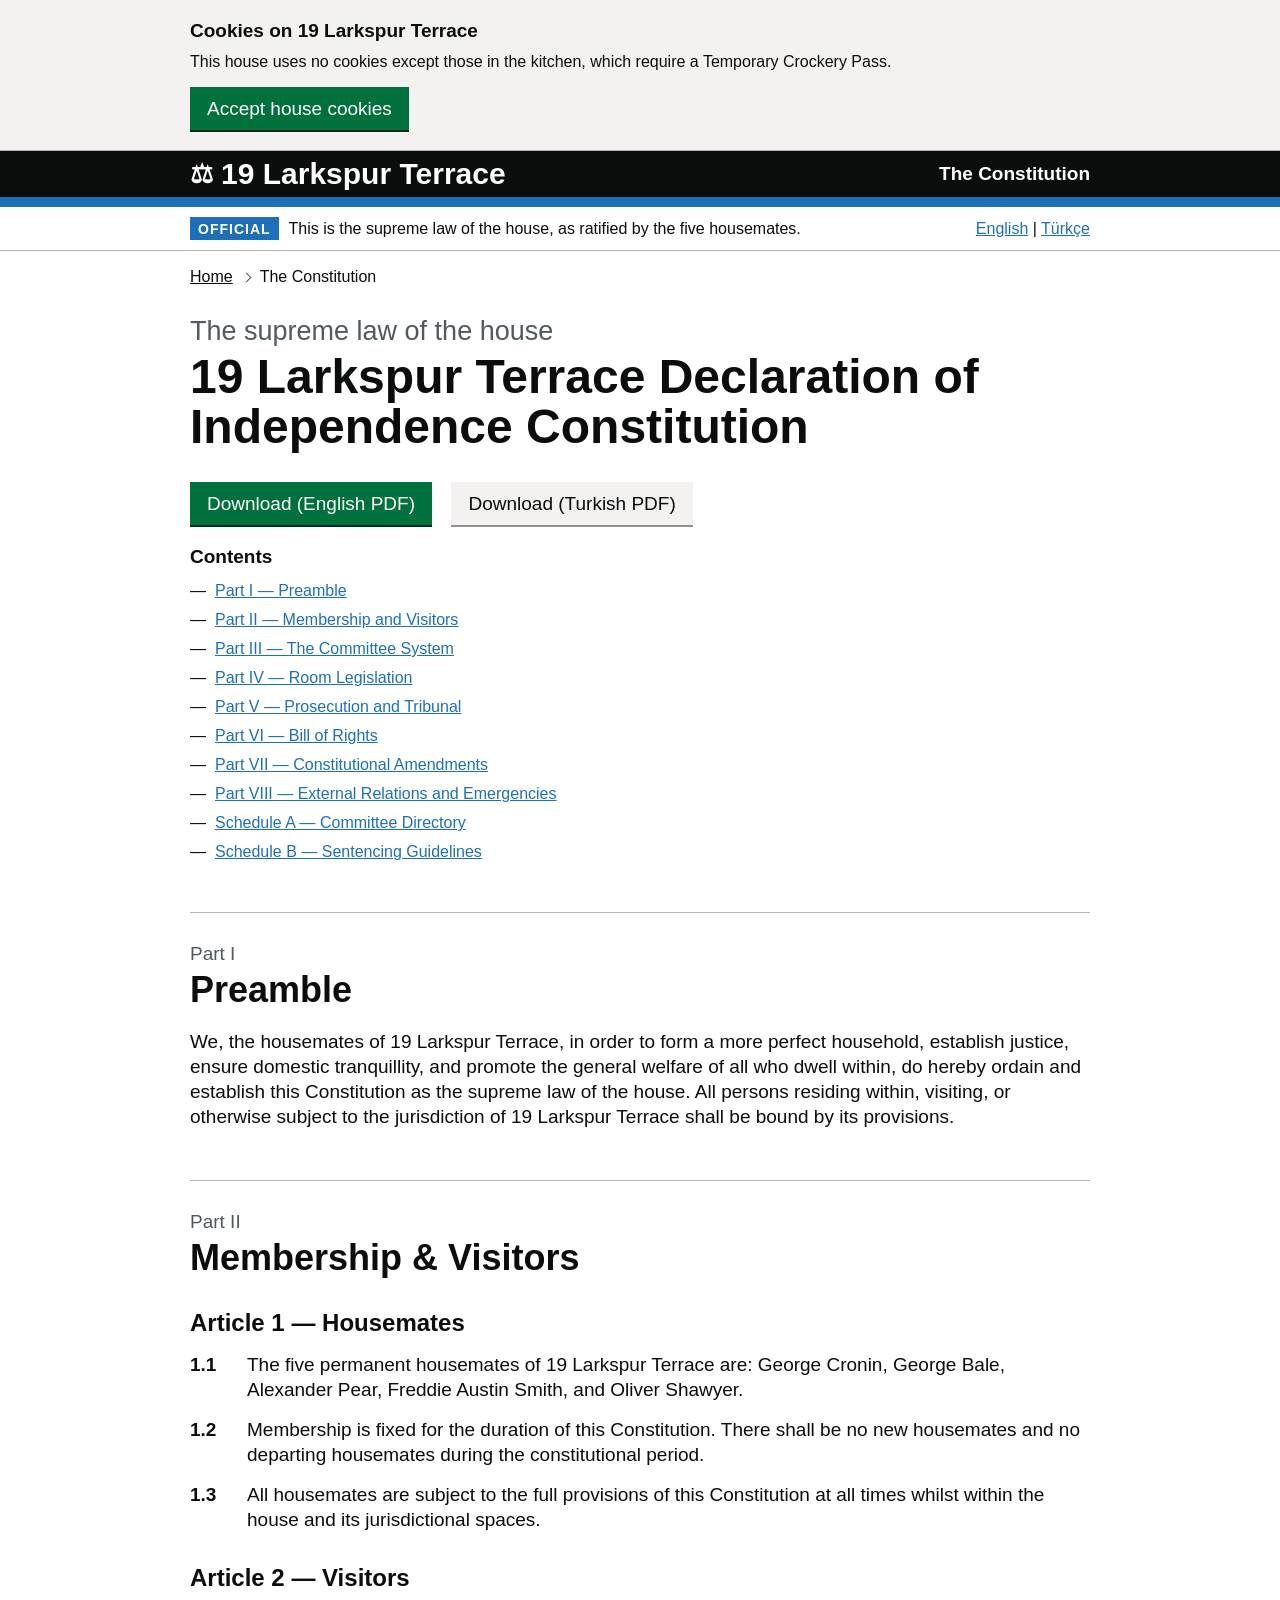
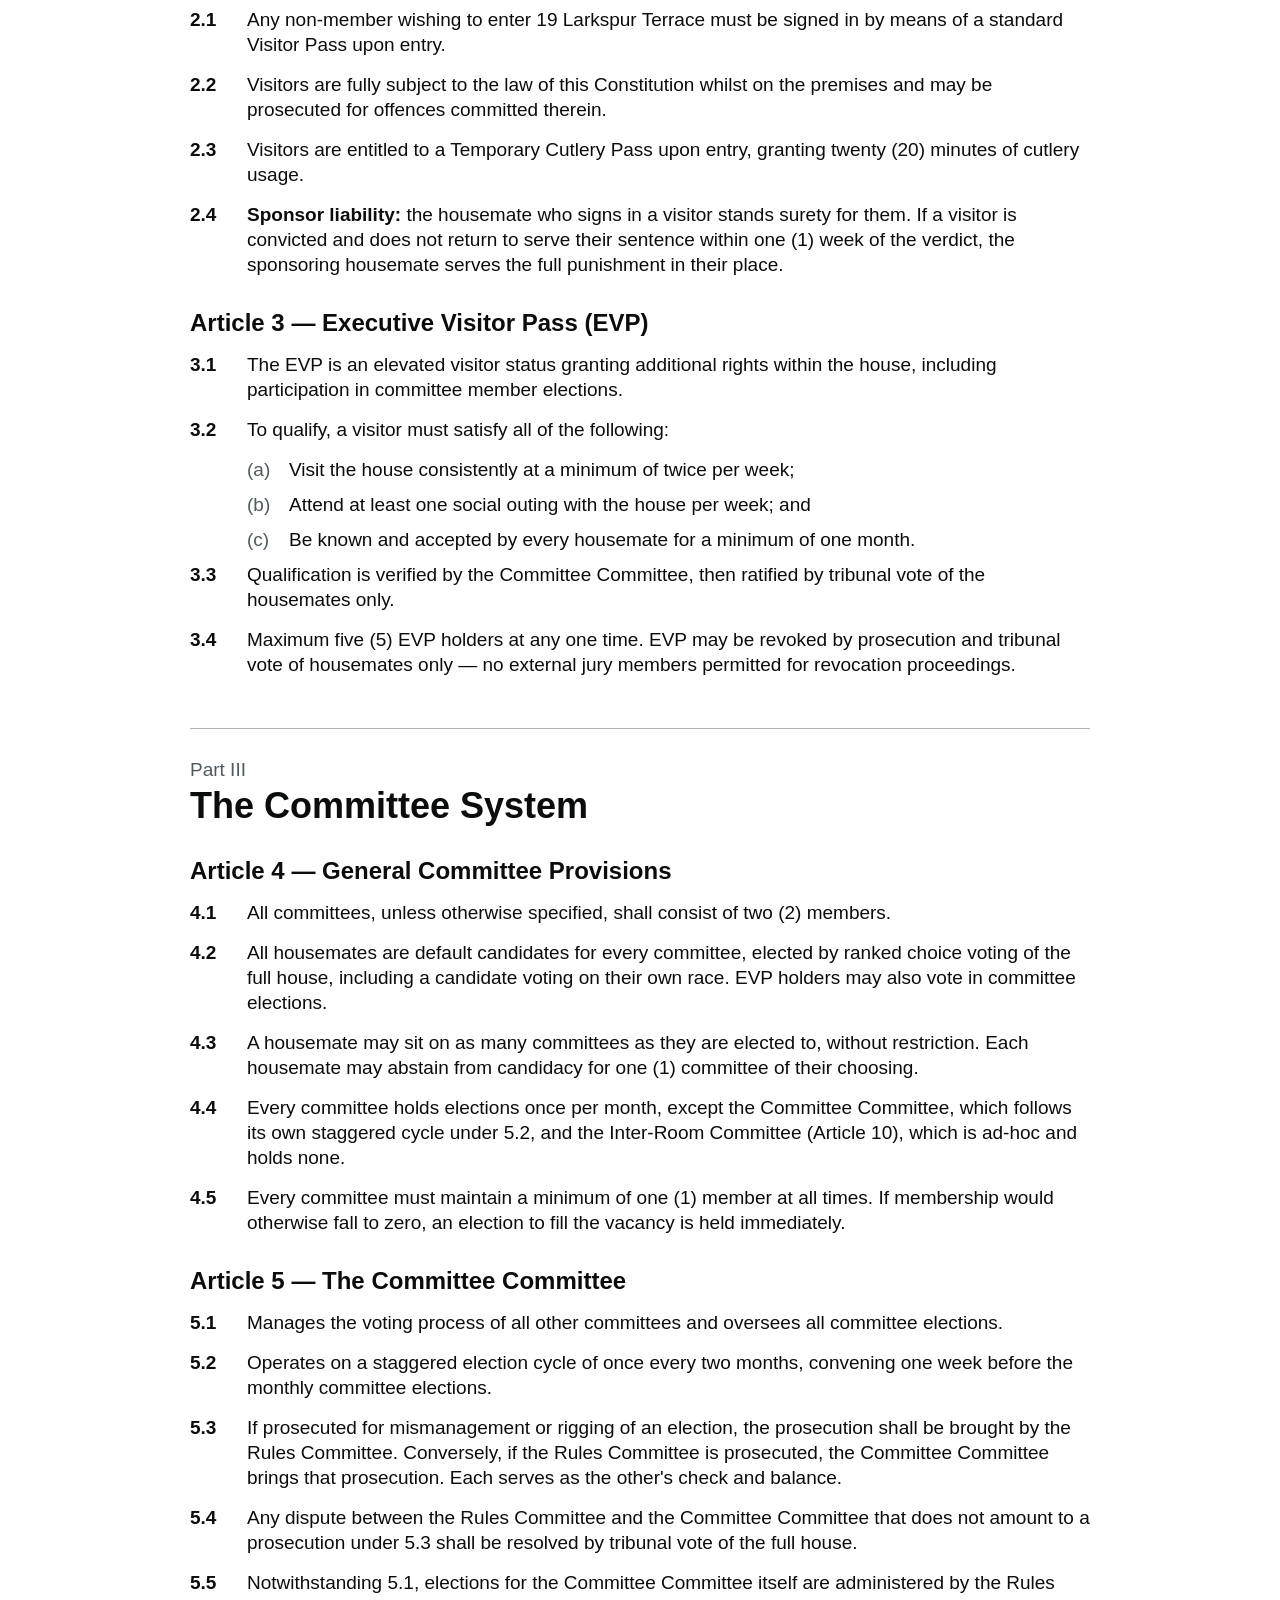
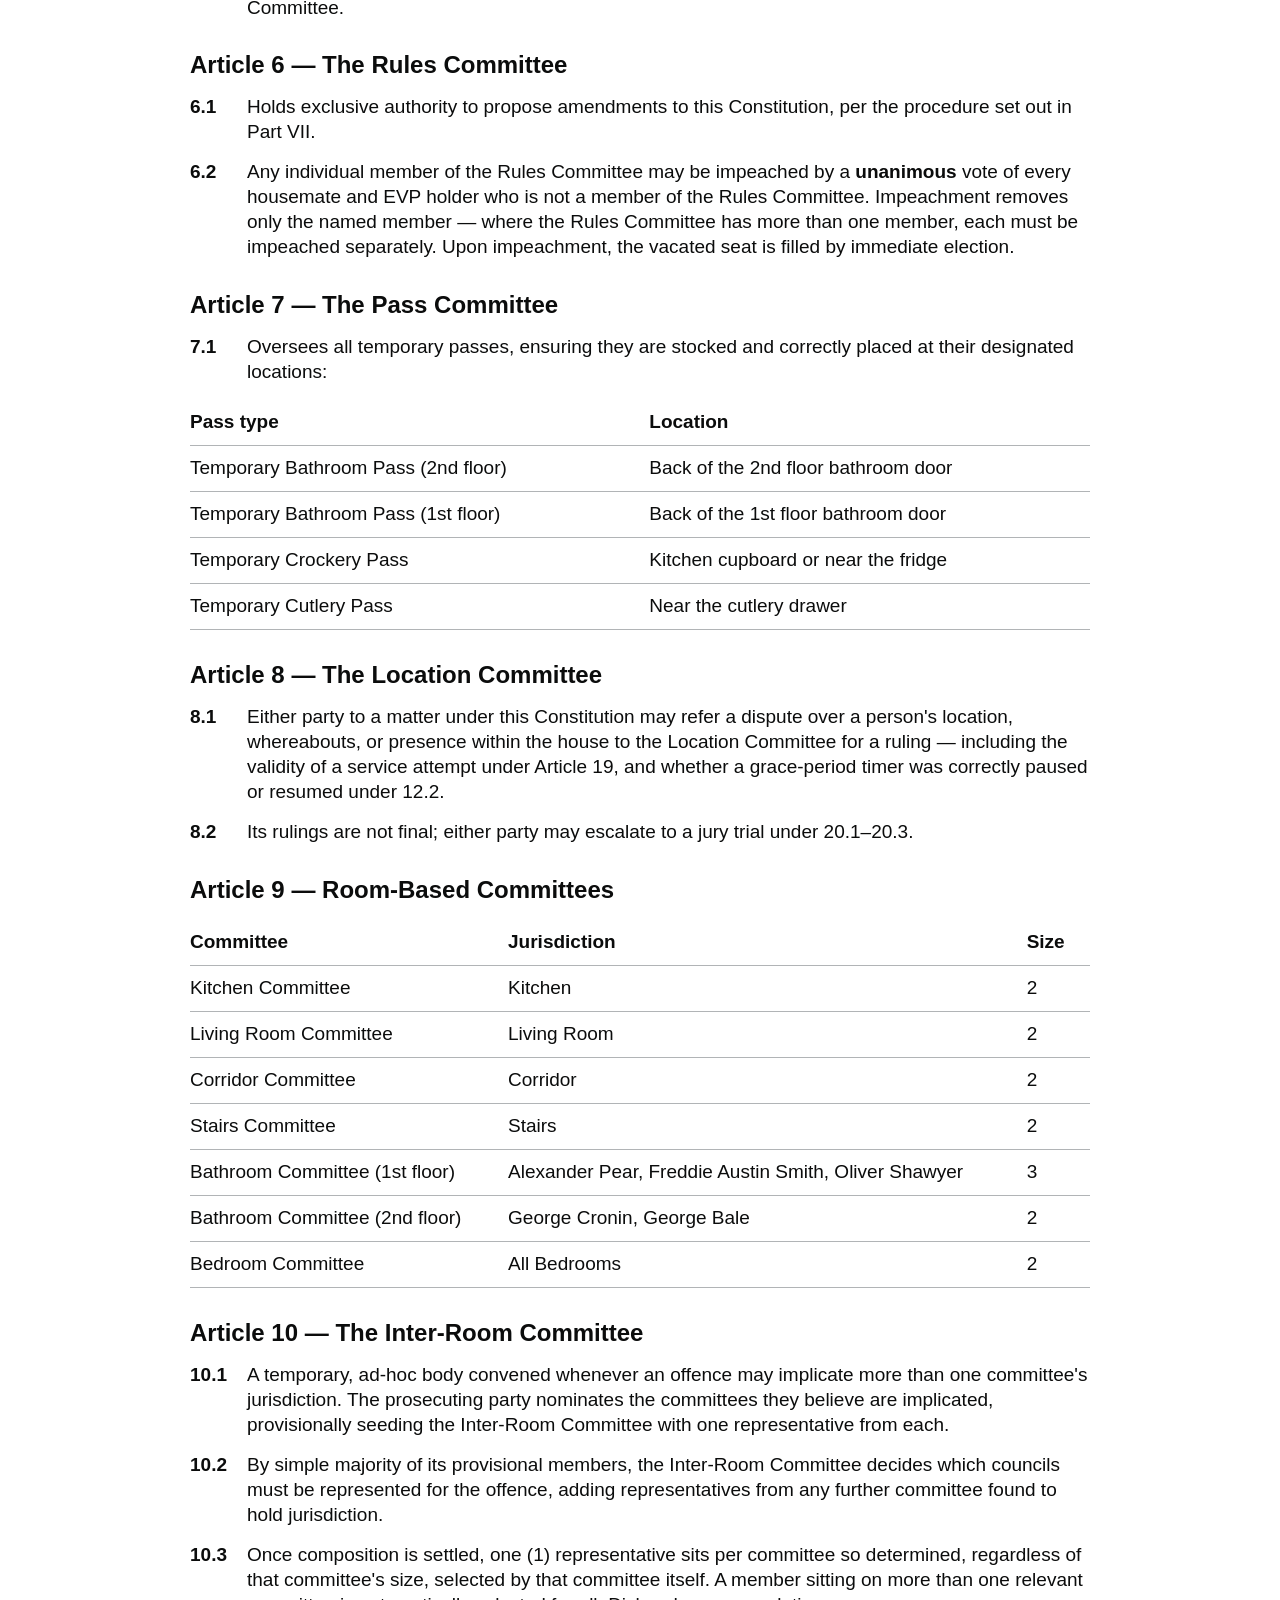
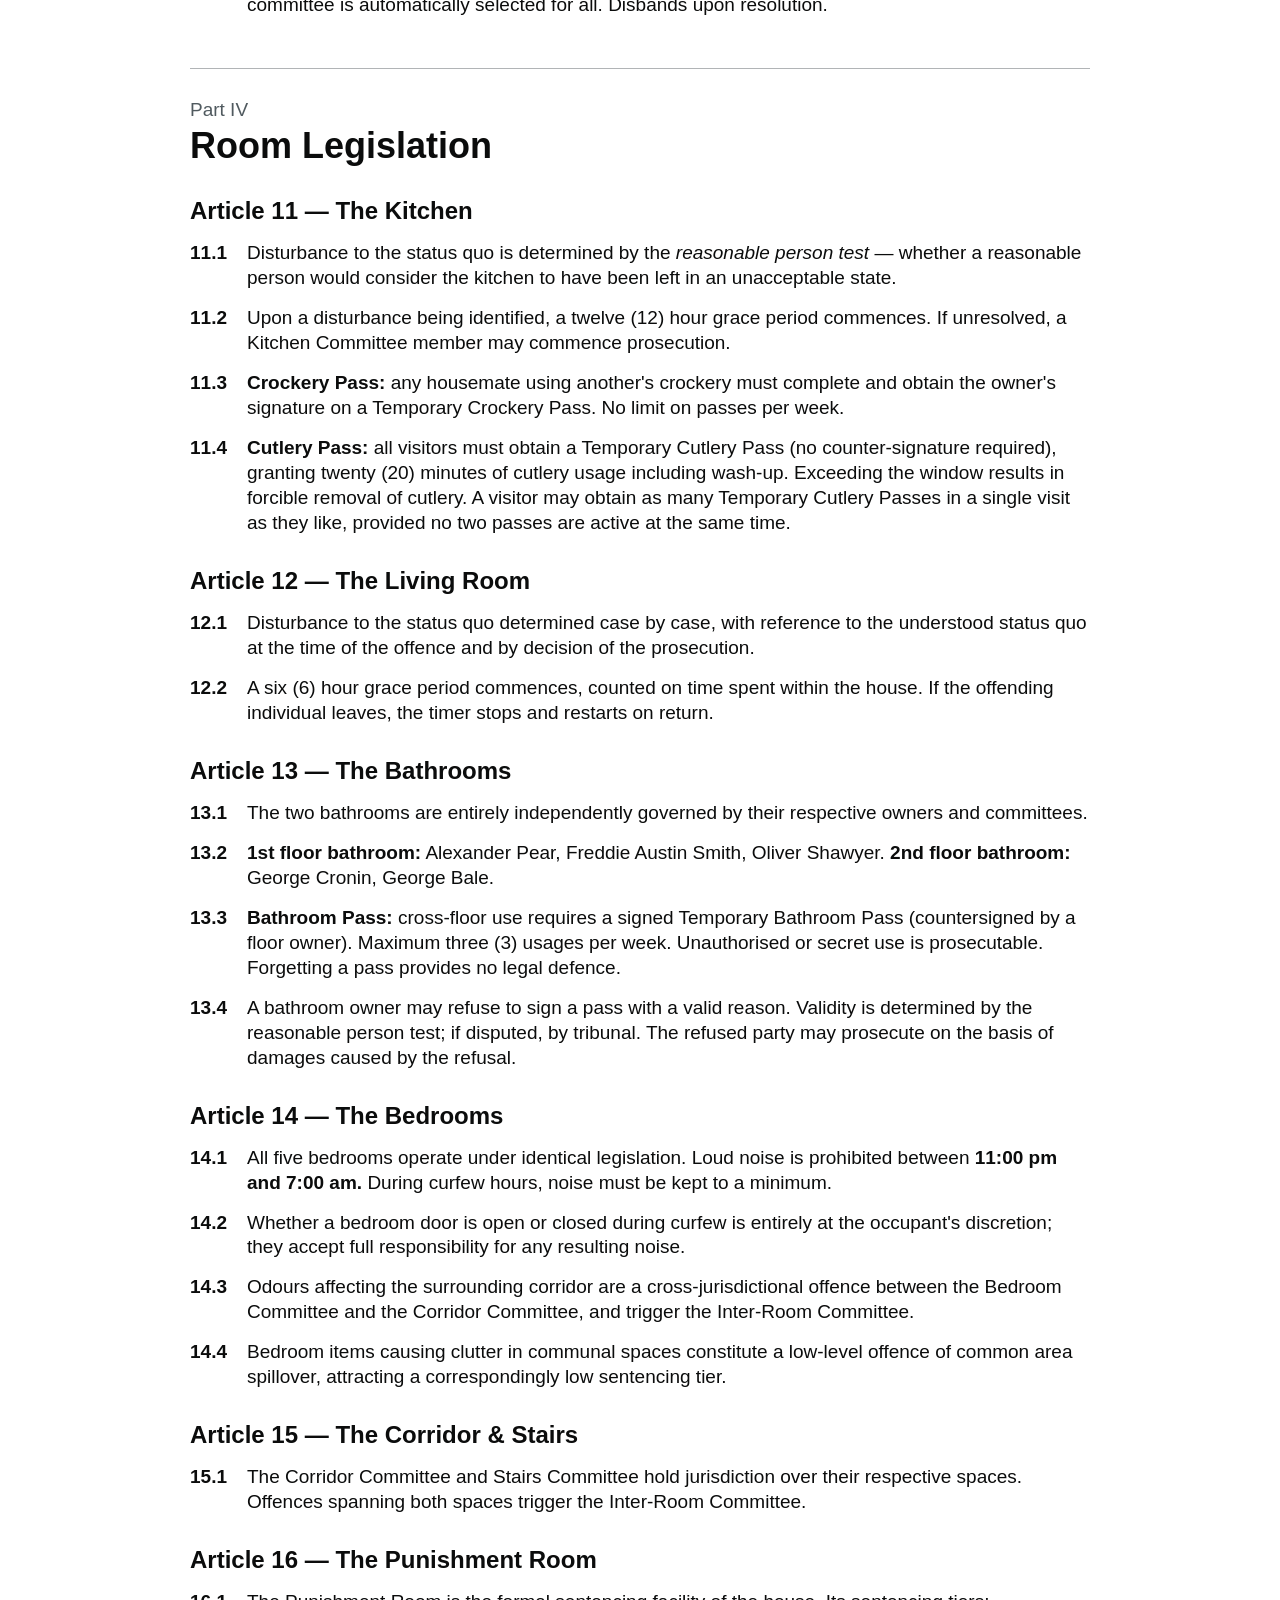
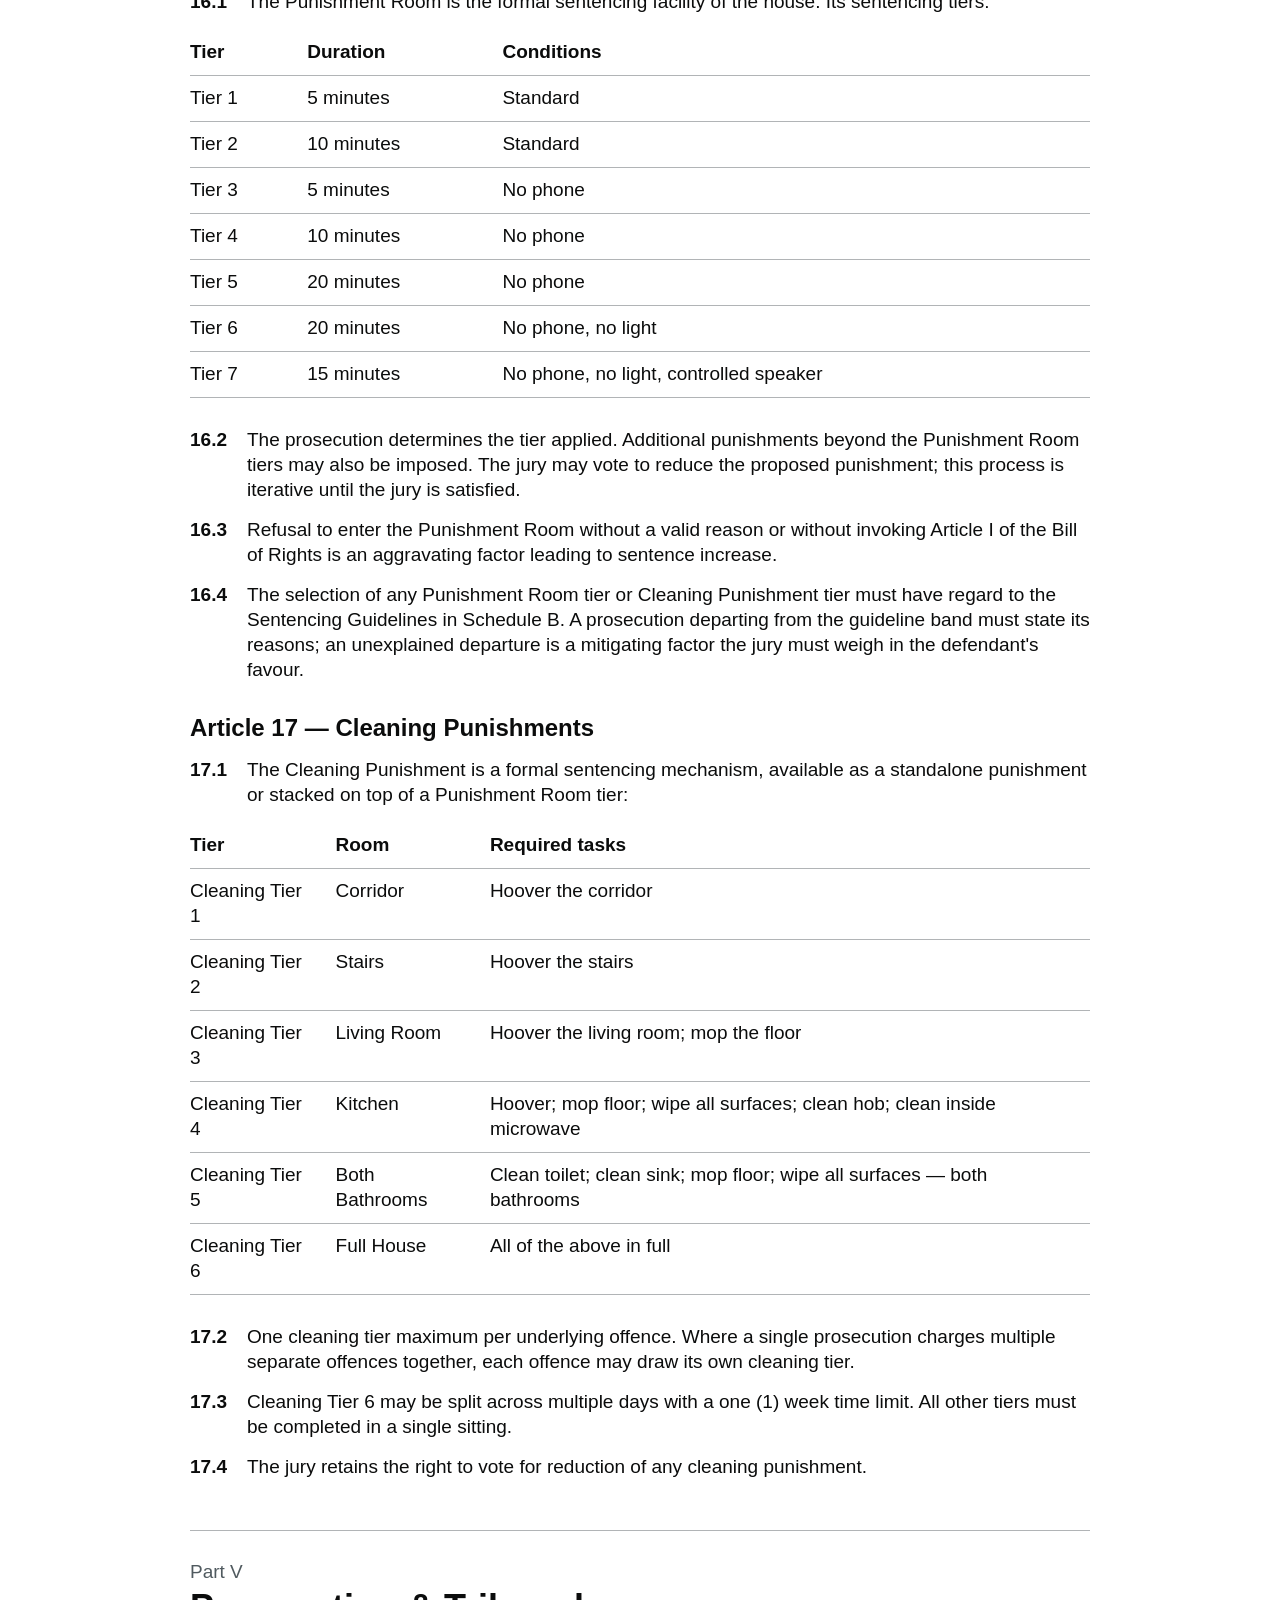
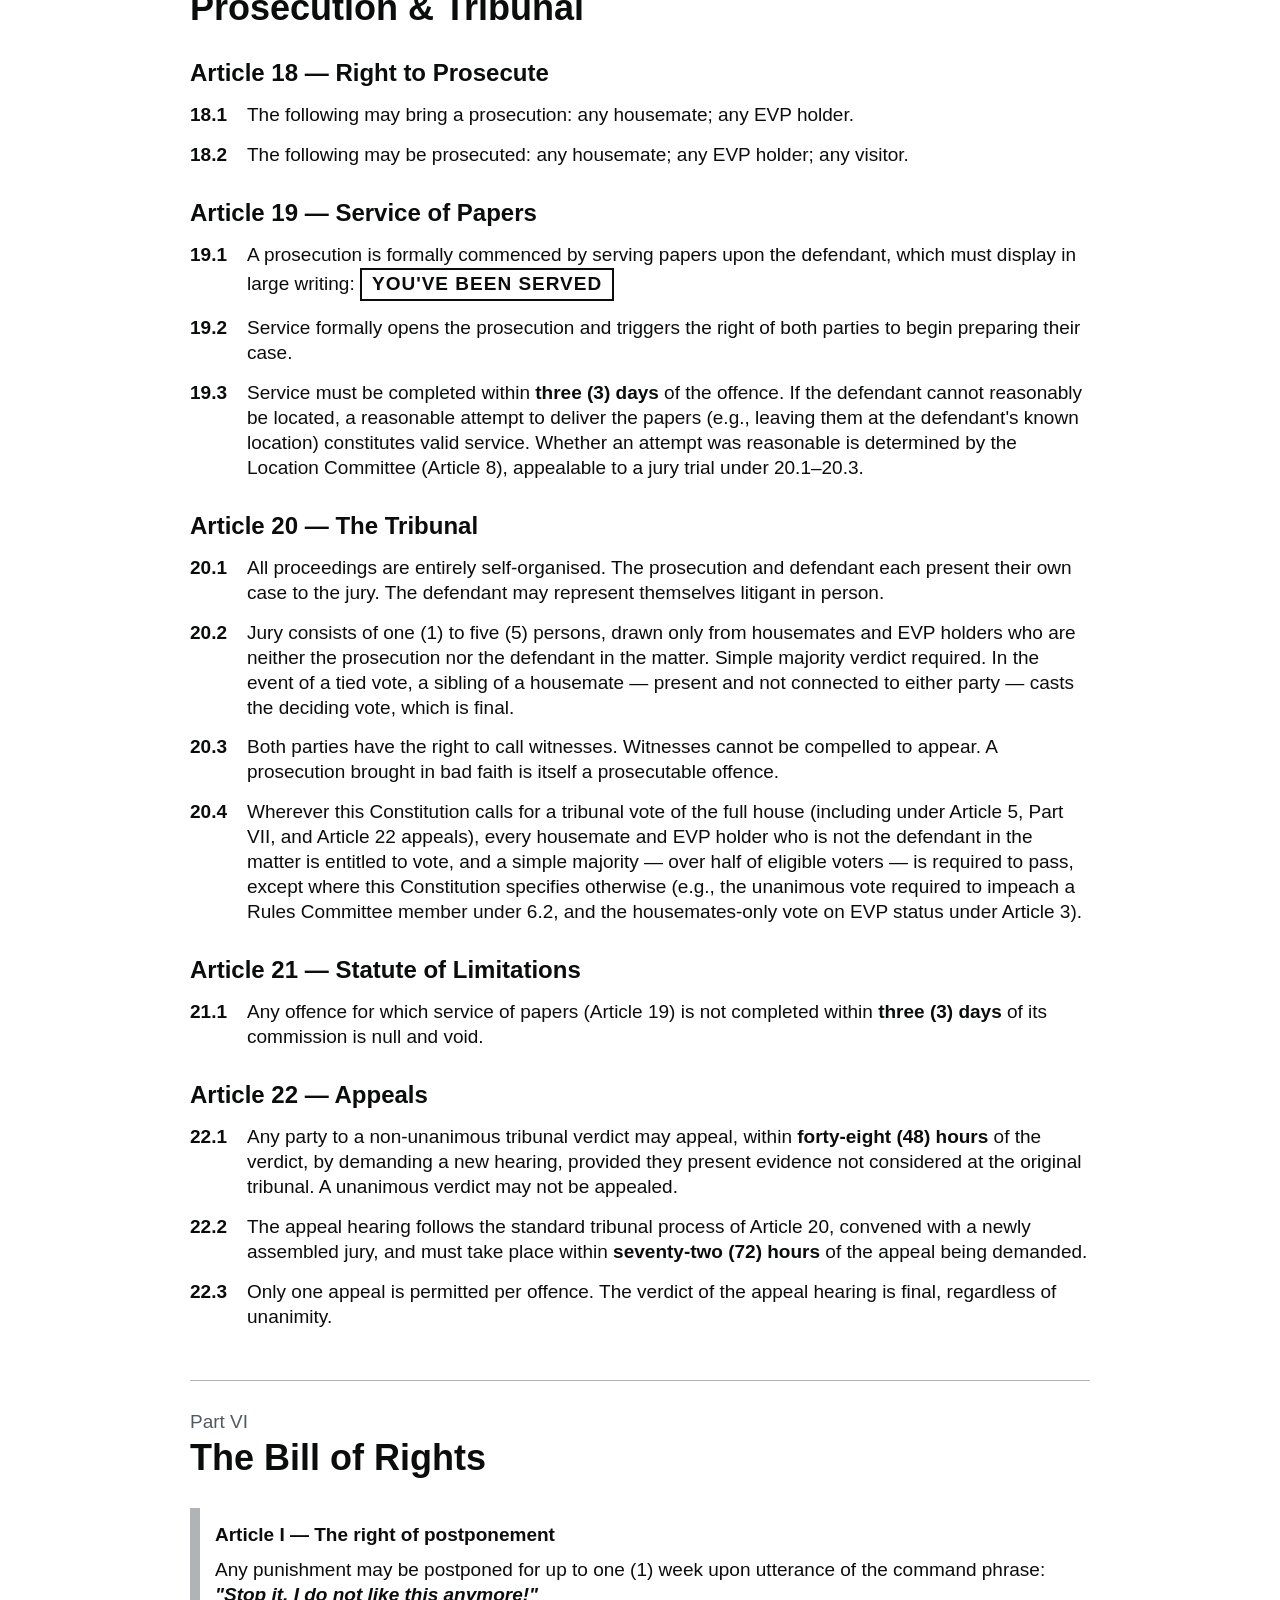
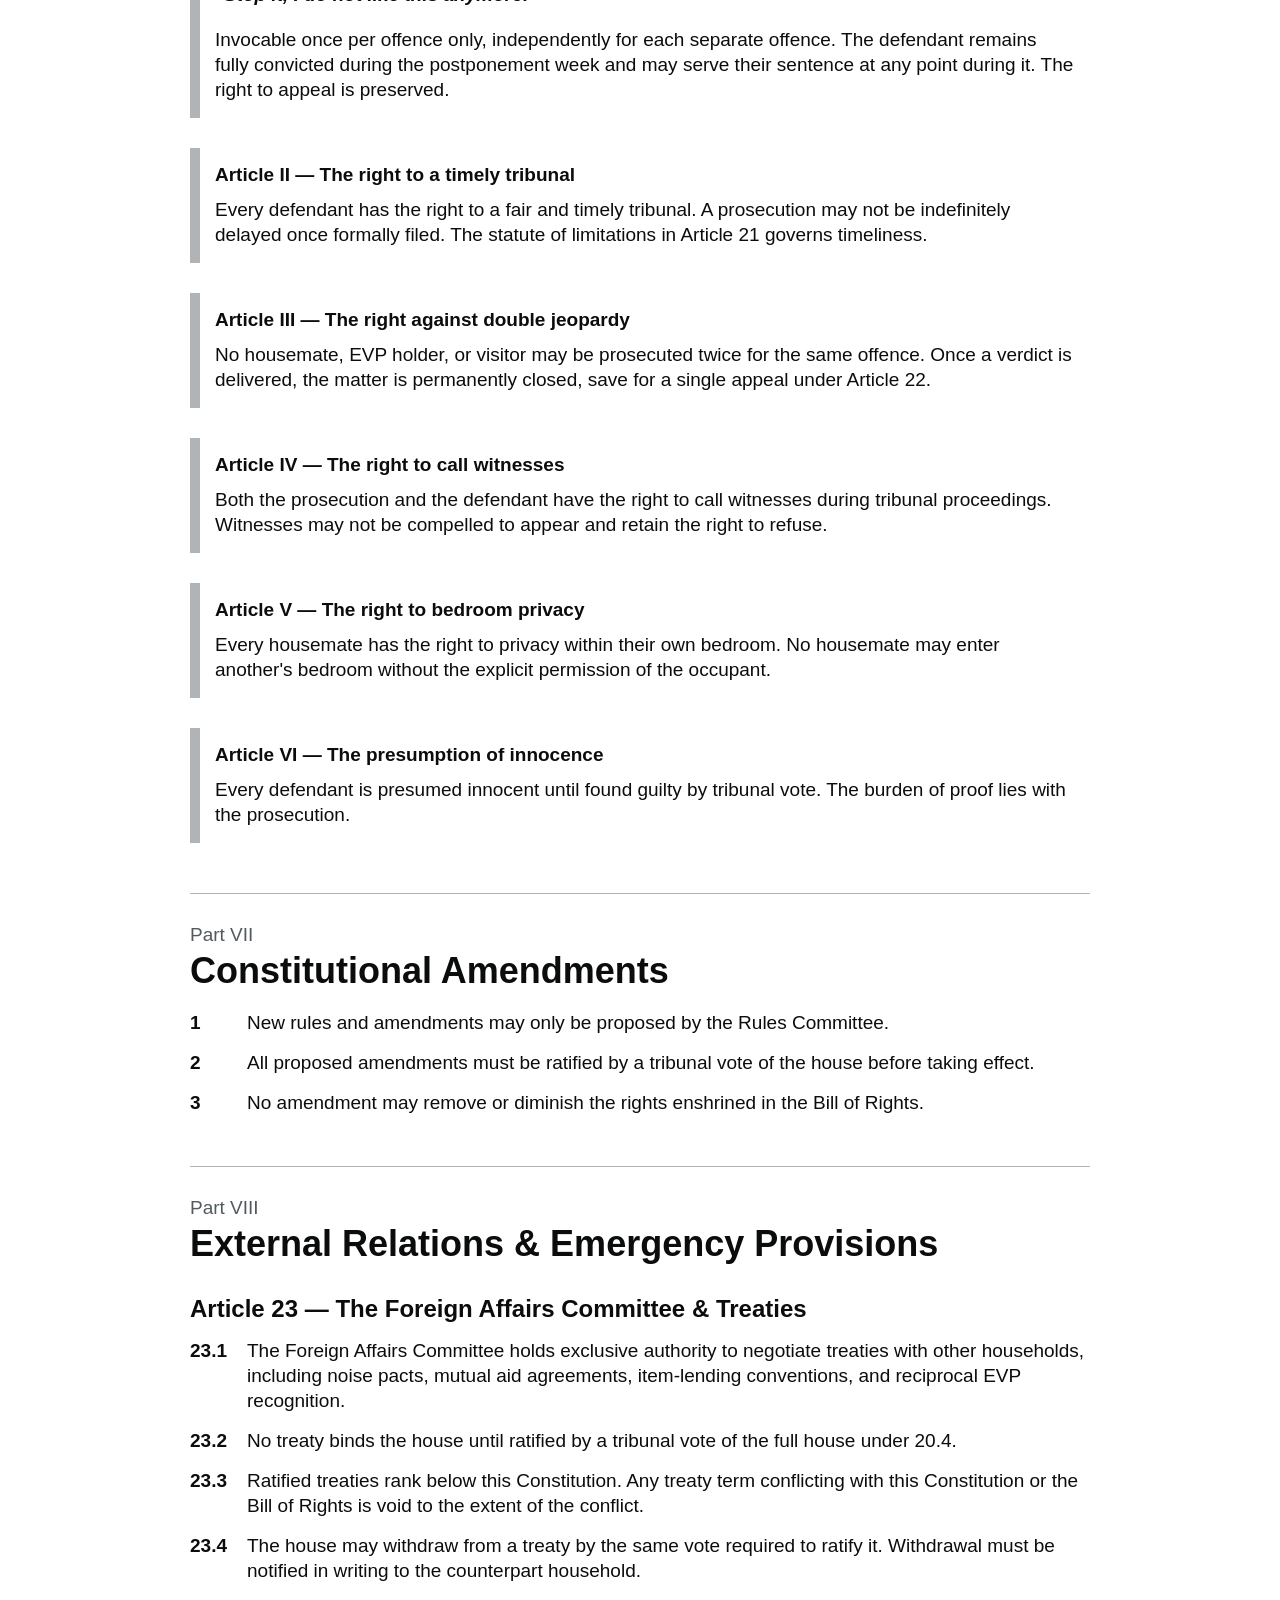
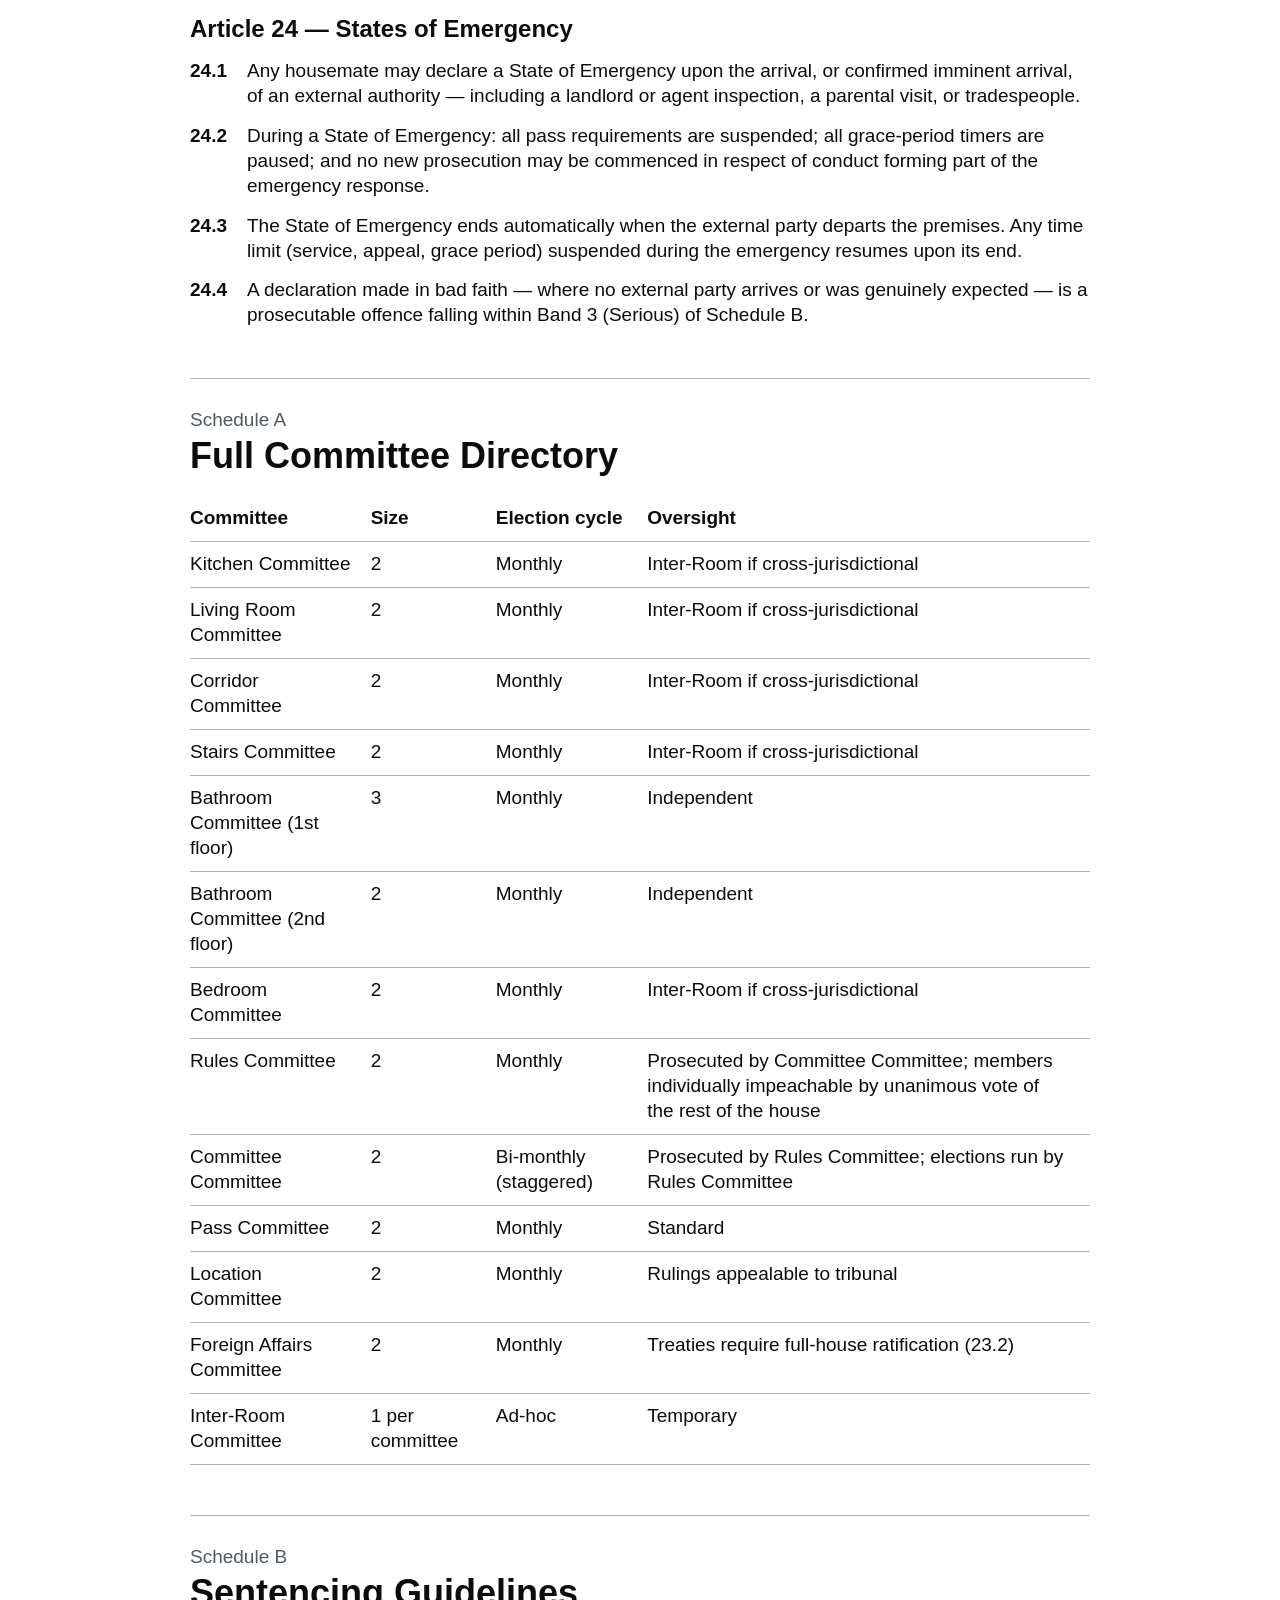
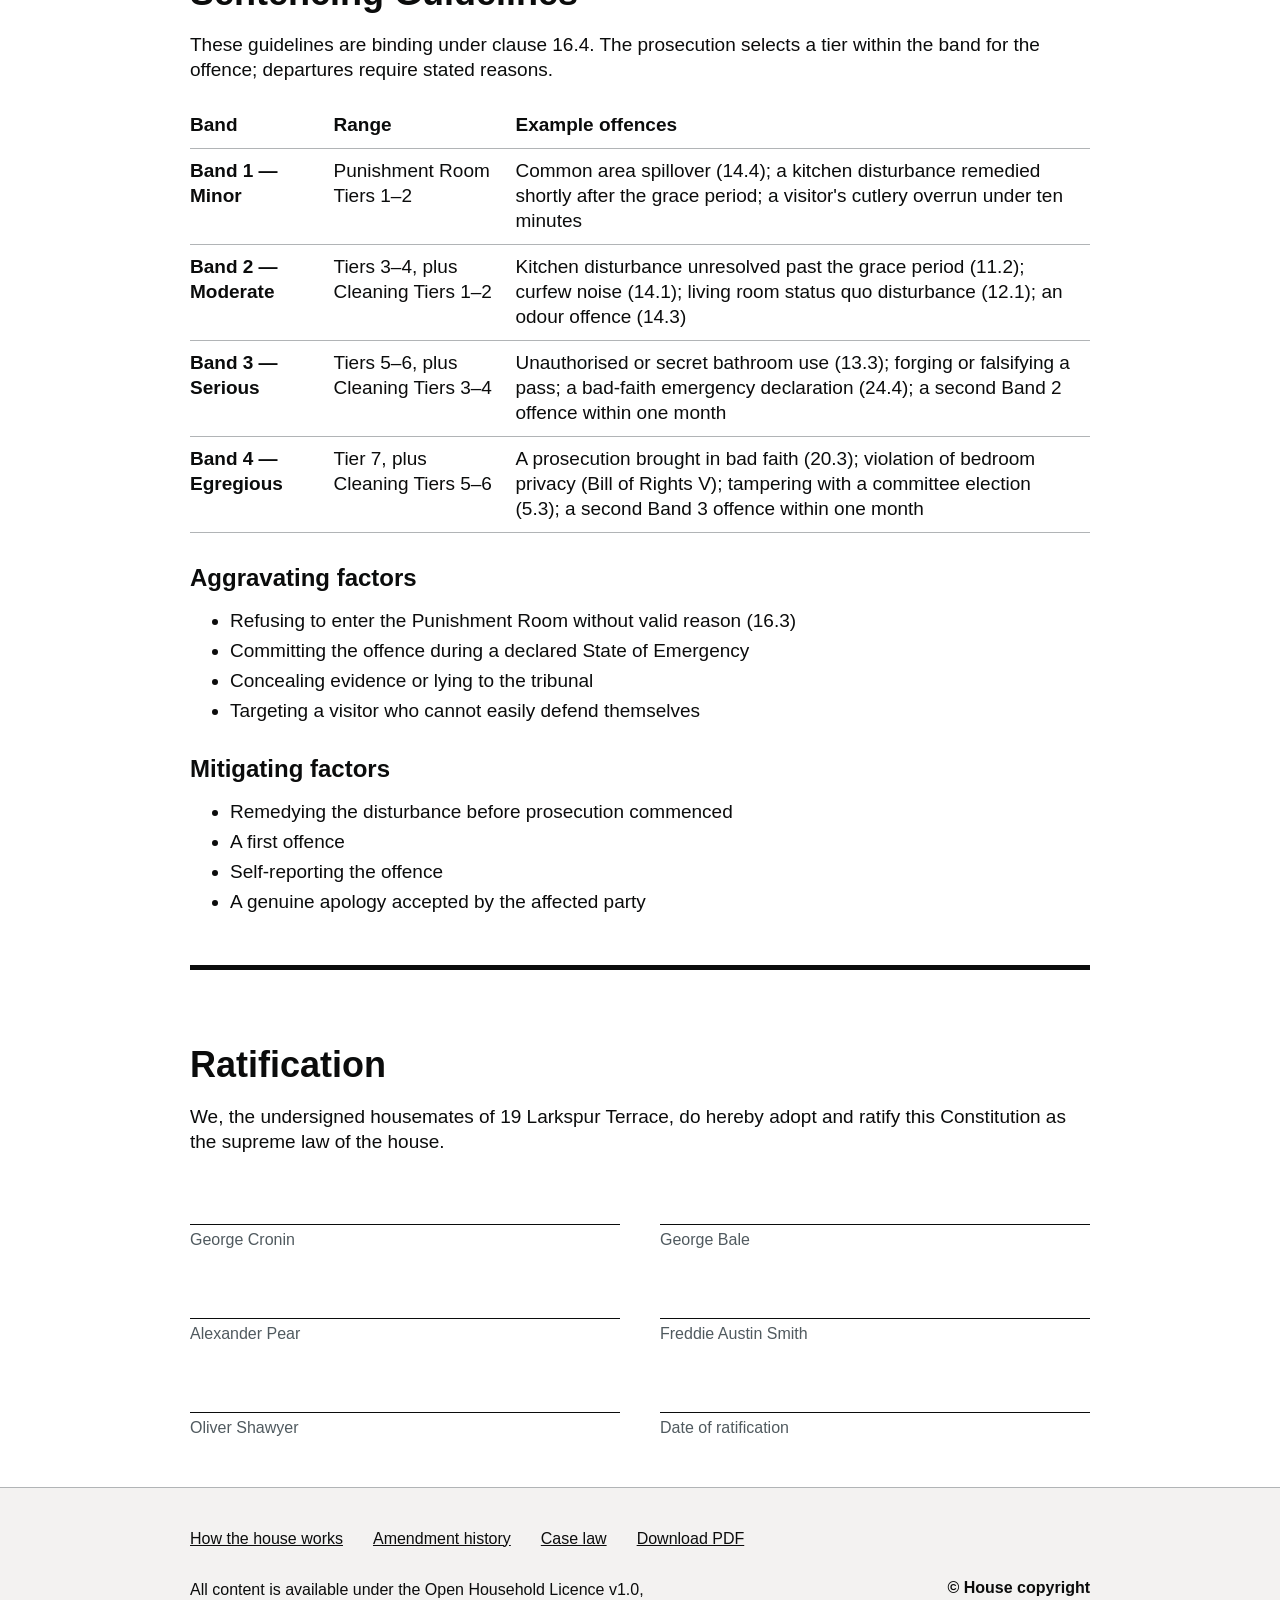
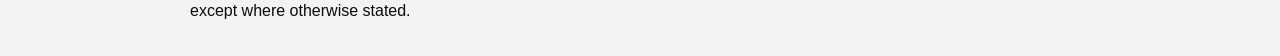
==== commit bee56371: "Amendment 8 and full digital services: bilingual site, tools, registers Constitutional changes (Amen" ====
--- a/constitution.html
+++ b/constitution.html
@@ -4,603 +4,386 @@
 <meta charset="UTF-8">
 <meta name="viewport" content="width=device-width, initial-scale=1.0">
 <title>The Constitution - 19 Larkspur Terrace</title>
-<style>
-  *, *::before, *::after { box-sizing: border-box; }
-  body {
-    font-family: Arial, "Helvetica Neue", Helvetica, sans-serif;
-    color: #0b0c0c;
-    background: #ffffff;
-    margin: 0;
-    -webkit-font-smoothing: antialiased;
-  }
-  a { color: #1d70b8; }
-  a:visited { color: #4c2c92; }
-  a:hover { color: #003078; }
-  a:focus {
-    outline: 3px solid transparent;
-    color: #0b0c0c;
-    background-color: #ffdd00;
-    box-shadow: 0 -2px #ffdd00, 0 4px #0b0c0c;
-    text-decoration: none;
-  }
-  .width-container {
-    max-width: 960px;
-    margin: 0 auto;
-    padding: 0 15px;
-  }
-  @media (min-width: 40.0625em) {
-    .width-container { padding: 0 30px; }
-  }
-  /* Header */
-  .govuk-header {
-    background: #0b0c0c;
-    border-bottom: 10px solid #1d70b8;
-  }
-  .govuk-header__inner {
-    max-width: 960px;
-    margin: 0 auto;
-    padding: 8px 15px;
-    display: flex;
-    align-items: center;
-    justify-content: space-between;
-    flex-wrap: wrap;
-    gap: 6px 20px;
-  }
-  @media (min-width: 40.0625em) {
-    .govuk-header__inner { padding: 8px 30px; }
-  }
-  .govuk-header__logo {
-    color: #ffffff;
-    text-decoration: none;
-    font-weight: 700;
-    font-size: 30px;
-    line-height: 1;
-    display: inline-flex;
-    align-items: center;
-    gap: 8px;
-  }
-  .govuk-header__logo:visited { color: #ffffff; }
-  .govuk-header__logo:hover { color: #ffffff; border-bottom: 3px solid #ffffff; margin-bottom: -3px; }
-  .govuk-header__logo:focus { color: #0b0c0c; background: #ffdd00; box-shadow: 0 -2px #ffdd00, 0 4px #0b0c0c; }
-  .govuk-header__crest { font-size: 26px; }
-  .govuk-header__service {
-    color: #ffffff;
-    font-size: 19px;
-    font-weight: 700;
-    text-decoration: none;
-  }
-  .govuk-header__service:visited { color: #ffffff; }
-  /* Phase banner */
-  .phase-banner {
-    border-bottom: 1px solid #b1b4b6;
-    padding: 10px 0;
-    font-size: 16px;
-  }
-  .phase-banner .width-container { display: flex; align-items: center; gap: 10px; flex-wrap: wrap; }
-  .govuk-tag {
-    display: inline-block;
-    background: #1d70b8;
-    color: #ffffff;
-    font-weight: 700;
-    font-size: 14px;
-    line-height: 1;
-    letter-spacing: 1px;
-    text-transform: uppercase;
-    padding: 5px 8px 4px;
-  }
-  /* Breadcrumbs */
-  .govuk-breadcrumbs {
-    font-size: 16px;
-    margin: 15px 0 0;
-    padding: 0;
-    list-style: none;
-    display: flex;
-    flex-wrap: wrap;
-  }
-  .govuk-breadcrumbs li { margin: 0; }
-  .govuk-breadcrumbs li:not(:last-child)::after {
-    content: "";
-    display: inline-block;
-    width: 7px;
-    height: 7px;
-    border-top: 1px solid #505a5f;
-    border-right: 1px solid #505a5f;
-    transform: rotate(45deg);
-    margin: 0 10px 1px;
-  }
-  .govuk-breadcrumbs a { color: #0b0c0c; }
-  /* Typography */
-  main { padding: 30px 0 50px; display: block; }
-  .govuk-caption-xl {
-    font-size: 27px;
-    line-height: 1.11;
-    color: #505a5f;
-    display: block;
-    margin: 0 0 5px;
-  }
-  .govuk-caption-part {
-    font-size: 19px;
-    color: #505a5f;
-    display: block;
-    margin: 0 0 5px;
-    font-weight: 400;
-  }
-  h1 {
-    font-size: 48px;
-    font-weight: 700;
-    line-height: 1.04;
-    margin: 0 0 20px;
-  }
-  h2 {
-    font-size: 36px;
-    font-weight: 700;
-    line-height: 1.11;
-    margin: 0 0 20px;
-  }
-  .part-header {
-    margin: 50px 0 20px;
-    padding-top: 30px;
-    border-top: 1px solid #b1b4b6;
-  }
-  h3 {
-    font-size: 24px;
-    font-weight: 700;
-    line-height: 1.25;
-    margin: 35px 0 15px;
-  }
-  p, li {
-    font-size: 19px;
-    line-height: 1.3157;
-    margin: 0 0 20px;
-  }
-  .govuk-body-l { font-size: 24px; line-height: 1.25; }
-  @media (max-width: 40.0525em) {
-    h1 { font-size: 32px; }
-    h2 { font-size: 27px; }
-    h3 { font-size: 21px; }
-    p, li { font-size: 16px; }
-    .govuk-body-l { font-size: 19px; }
-    .govuk-caption-xl { font-size: 21px; }
-  }
-  /* Clauses */
-  .clause {
-    display: flex;
-    gap: 15px;
-    margin: 0 0 15px;
-    font-size: 19px;
-    line-height: 1.3157;
-  }
-  .clause-num {
-    font-weight: 700;
-    min-width: 42px;
-    flex-shrink: 0;
-  }
-  .subclause {
-    display: flex;
-    gap: 12px;
-    margin: 0 0 10px 57px;
-    font-size: 19px;
-    line-height: 1.3157;
-  }
-  .subclause-letter { min-width: 30px; flex-shrink: 0; color: #505a5f; }
-  @media (max-width: 40.0525em) {
-    .clause, .subclause { font-size: 16px; }
-    .subclause { margin-left: 40px; }
-  }
-  /* Contents list */
-  .contents-label {
-    font-size: 19px;
-    font-weight: 700;
-    margin: 0 0 10px;
-  }
-  .contents-list {
-    list-style: none;
-    margin: 0 0 20px;
-    padding: 0;
-  }
-  .contents-list li {
-    font-size: 16px;
-    margin-bottom: 8px;
-    padding-left: 25px;
-    position: relative;
-  }
-  .contents-list li::before {
-    content: "\2014";
-    position: absolute;
-    left: 0;
-    color: #0b0c0c;
-  }
-  /* Tables */
-  .govuk-table {
-    width: 100%;
-    border-collapse: collapse;
-    margin: 0 0 30px;
-  }
-  .govuk-table th, .govuk-table td {
-    font-size: 19px;
-    line-height: 1.3157;
-    text-align: left;
-    vertical-align: top;
-    padding: 10px 20px 10px 0;
-    border-bottom: 1px solid #b1b4b6;
-  }
-  .govuk-table th { font-weight: 700; }
-  @media (max-width: 40.0525em) {
-    .govuk-table th, .govuk-table td { font-size: 16px; }
-  }
-  /* Inset text (Bill of Rights) */
-  .govuk-inset-text {
-    border-left: 10px solid #b1b4b6;
-    padding: 15px;
-    margin: 30px 0;
-  }
-  .govuk-inset-text p:last-child { margin-bottom: 0; }
-  .bor-title { font-weight: 700; font-size: 19px; margin-bottom: 10px; }
-  .command-phrase { font-style: italic; font-weight: 700; }
-  .served-badge {
-    display: inline-block;
-    border: 2px solid #0b0c0c;
-    padding: 2px 10px;
-    font-weight: 700;
-    letter-spacing: 1px;
-  }
-  /* Buttons */
-  .govuk-button {
-    display: inline-block;
-    background: #00703c;
-    color: #ffffff;
-    font-size: 19px;
-    font-weight: 400;
-    line-height: 1;
-    text-decoration: none;
-    padding: 10px 15px;
-    border: 2px solid transparent;
-    box-shadow: 0 2px 0 #002d18;
-    margin: 0 15px 20px 0;
-    cursor: pointer;
-  }
-  .govuk-button:visited { color: #ffffff; }
-  .govuk-button:hover { background: #005a30; color: #ffffff; }
-  .govuk-button:focus { background: #ffdd00; color: #0b0c0c; box-shadow: 0 2px 0 #0b0c0c; }
-  /* Ratification */
-  .ratification {
-    margin-top: 50px;
-    padding-top: 30px;
-    border-top: 5px solid #0b0c0c;
-  }
-  .sig-block {
-    display: grid;
-    grid-template-columns: 1fr 1fr;
-    gap: 30px 40px;
-    margin-top: 30px;
-  }
-  .sig-line {
-    border-bottom: 1px solid #0b0c0c;
-    padding-bottom: 4px;
-    margin-bottom: 6px;
-    min-height: 40px;
-  }
-  .sig-name { font-size: 16px; color: #505a5f; }
-  /* Footer */
-  .govuk-footer {
-    background: #f3f2f1;
-    border-top: 1px solid #b1b4b6;
-    padding: 40px 0 25px;
-    font-size: 16px;
-    color: #0b0c0c;
-  }
-  .govuk-footer__meta { display: flex; justify-content: space-between; flex-wrap: wrap; gap: 20px; }
-  .govuk-footer a { color: #0b0c0c; }
-  .govuk-footer__licence { max-width: 500px; }
-  .govuk-footer__licence p { font-size: 16px; margin-bottom: 10px; }
-  .govuk-footer__copyright { text-align: right; font-weight: 700; white-space: nowrap; }
-  .govuk-footer__links { list-style: none; padding: 0; margin: 0 0 30px; display: flex; flex-wrap: wrap; gap: 15px 30px; }
-  .govuk-footer__links li { font-size: 16px; margin: 0; }
-  @media print {
-    .govuk-header, .phase-banner, .govuk-breadcrumbs, .page-actions, .govuk-footer { display: none; }
-  }
-</style>
+<link rel="stylesheet" href="style.css">
 </head>
-<body>
+<body data-lang="en">
+
+<div id="cookie-banner" class="cookie-banner" hidden>
+  <div class="width-container">
+    <h2><span lang="en">Cookies on 19 Larkspur Terrace</span><span lang="tr">19 Larkspur Terrace'ta çerezler</span></h2>
+    <p><span lang="en">This house uses no cookies except those in the kitchen, which require a Temporary Crockery Pass.</span><span lang="tr">Bu ev, mutfaktakiler dışında çerez kullanmaz; onlar için de Geçici Tabak-Çanak Pasosu gerekir.</span></p>
+    <button class="govuk-button" onclick="return acceptCookies()"><span lang="en">Accept house cookies</span><span lang="tr">Ev çerezlerini kabul et</span></button>
+  </div>
+</div>
 
 <header class="govuk-header">
   <div class="govuk-header__inner">
     <a href="index.html" class="govuk-header__logo"><span class="govuk-header__crest">&#9878;</span> 19&nbsp;Larkspur&nbsp;Terrace</a>
-    <a href="constitution.html" class="govuk-header__service">The Constitution</a>
+    <a href="constitution.html" class="govuk-header__service"><span lang="en">The Constitution</span><span lang="tr">Anayasa</span></a>
   </div>
 </header>
 
 <div class="phase-banner">
   <div class="width-container">
-    <span class="govuk-tag">Official</span>
-    <span>This is the supreme law of the house, as ratified by the five housemates.</span>
+    <span class="govuk-tag"><span lang="en">Official</span><span lang="tr">Resmî</span></span>
+    <span><span lang="en">This is the supreme law of the house, as ratified by the five housemates.</span><span lang="tr">Bu, beş ev arkadaşı tarafından onaylanmış evin en üstün yasasıdır.</span></span>
+    <span class="phase-banner__spacer"></span>
+    <span class="lang-toggle"><a href="#" onclick="return setLang('en')">English</a> | <a href="#" onclick="return setLang('tr')">Türkçe</a></span>
   </div>
 </div>
 
 <div class="width-container">
 
 <ol class="govuk-breadcrumbs">
-  <li><a href="index.html">Home</a></li>
-  <li>The Constitution</li>
+  <li><a href="index.html"><span lang="en">Home</span><span lang="tr">Ana sayfa</span></a></li>
+  <li><span lang="en">The Constitution</span><span lang="tr">Anayasa</span></li>
 </ol>
 
 <main>
 
-  <span class="govuk-caption-xl">The supreme law of the house</span>
-  <h1>19 Larkspur Terrace Declaration of Independence Constitution</h1>
+  <span class="govuk-caption-xl"><span lang="en">The supreme law of the house</span><span lang="tr">Evin en üstün yasası</span></span>
+  <h1><span lang="en">19 Larkspur Terrace Declaration of Independence Constitution</span><span lang="tr">19 Larkspur Terrace Bağımsızlık Bildirgesi Anayasası</span></h1>
 
   <div class="page-actions">
-    <a href="constitution.pdf" download class="govuk-button">Download this constitution (PDF)</a>
-  </div>
-
-  <p class="contents-label">Contents</p>
+    <a href="constitution.pdf" download class="govuk-button"><span lang="en">Download (English PDF)</span><span lang="tr">İndir (İngilizce PDF)</span></a>
+    <a href="constitution-tr.pdf" download class="govuk-button govuk-button--secondary"><span lang="en">Download (Turkish PDF)</span><span lang="tr">İndir (Türkçe PDF)</span></a>
+  </div>
+
+  <p class="contents-label"><span lang="en">Contents</span><span lang="tr">İçindekiler</span></p>
   <ul class="contents-list">
-    <li><a href="#p1">Part I &mdash; Preamble</a></li>
-    <li><a href="#p2">Part II &mdash; Membership and Visitors</a></li>
-    <li><a href="#p3">Part III &mdash; The Committee System</a></li>
-    <li><a href="#p4">Part IV &mdash; Room Legislation</a></li>
-    <li><a href="#p5">Part V &mdash; Prosecution and Tribunal</a></li>
-    <li><a href="#p6">Part VI &mdash; Bill of Rights</a></li>
-    <li><a href="#p7">Part VII &mdash; Constitutional Amendments</a></li>
-    <li><a href="#sched">Schedule A &mdash; Committee Directory</a></li>
+    <li><a href="#p1"><span lang="en">Part I &mdash; Preamble</span><span lang="tr">Bölüm I &mdash; Başlangıç</span></a></li>
+    <li><a href="#p2"><span lang="en">Part II &mdash; Membership and Visitors</span><span lang="tr">Bölüm II &mdash; Üyelik ve Ziyaretçiler</span></a></li>
+    <li><a href="#p3"><span lang="en">Part III &mdash; The Committee System</span><span lang="tr">Bölüm III &mdash; Komite Sistemi</span></a></li>
+    <li><a href="#p4"><span lang="en">Part IV &mdash; Room Legislation</span><span lang="tr">Bölüm IV &mdash; Oda Mevzuatı</span></a></li>
+    <li><a href="#p5"><span lang="en">Part V &mdash; Prosecution and Tribunal</span><span lang="tr">Bölüm V &mdash; Kovuşturma ve Divan</span></a></li>
+    <li><a href="#p6"><span lang="en">Part VI &mdash; Bill of Rights</span><span lang="tr">Bölüm VI &mdash; Haklar Bildirgesi</span></a></li>
+    <li><a href="#p7"><span lang="en">Part VII &mdash; Constitutional Amendments</span><span lang="tr">Bölüm VII &mdash; Anayasa Değişiklikleri</span></a></li>
+    <li><a href="#p8"><span lang="en">Part VIII &mdash; External Relations and Emergencies</span><span lang="tr">Bölüm VIII &mdash; Dış İlişkiler ve Olağanüstü Hâller</span></a></li>
+    <li><a href="#sched"><span lang="en">Schedule A &mdash; Committee Directory</span><span lang="tr">Ek A &mdash; Komite Rehberi</span></a></li>
+    <li><a href="#schedb"><span lang="en">Schedule B &mdash; Sentencing Guidelines</span><span lang="tr">Ek B &mdash; Ceza Rehberi</span></a></li>
   </ul>
 
   <div id="p1" class="part-header">
-    <span class="govuk-caption-part">Part I</span>
-    <h2>Preamble</h2>
-  </div>
-  <p>We, the housemates of 19 Larkspur Terrace, in order to form a more perfect household, establish justice, ensure domestic tranquillity, and promote the general welfare of all who dwell within, do hereby ordain and establish this Constitution as the supreme law of the house. All persons residing within, visiting, or otherwise subject to the jurisdiction of 19 Larkspur Terrace shall be bound by its provisions.</p>
+    <span class="govuk-caption-part"><span lang="en">Part I</span><span lang="tr">Bölüm I</span></span>
+    <h2><span lang="en">Preamble</span><span lang="tr">Başlangıç</span></h2>
+  </div>
+  <p><span lang="en">We, the housemates of 19 Larkspur Terrace, in order to form a more perfect household, establish justice, ensure domestic tranquillity, and promote the general welfare of all who dwell within, do hereby ordain and establish this Constitution as the supreme law of the house. All persons residing within, visiting, or otherwise subject to the jurisdiction of 19 Larkspur Terrace shall be bound by its provisions.</span><span lang="tr">Biz, 19 Larkspur Terrace'ın ev arkadaşları; daha mükemmel bir hane kurmak, adaleti tesis etmek, ev içi huzuru sağlamak ve içinde yaşayan herkesin genel refahını geliştirmek amacıyla, bu Anayasayı evin en üstün yasası olarak ilan ve tesis ederiz. 19 Larkspur Terrace'ta ikamet eden, ziyarette bulunan veya başka bir şekilde evin yargı yetkisine tabi olan tüm kişiler bu hükümlerle bağlıdır.</span></p>
 
   <div id="p2" class="part-header">
-    <span class="govuk-caption-part">Part II</span>
-    <h2>Membership &amp; Visitors</h2>
-  </div>
-
-  <h3>Article 1 &mdash; Housemates</h3>
-  <div class="clause"><span class="clause-num">1.1</span><span>The five permanent housemates of 19 Larkspur Terrace are: George Cronin, George Bale, Alexander Pear, Freddie Austin Smith, and Oliver Shawyer.</span></div>
-  <div class="clause"><span class="clause-num">1.2</span><span>Membership is fixed for the duration of this Constitution. There shall be no new housemates and no departing housemates during the constitutional period.</span></div>
-  <div class="clause"><span class="clause-num">1.3</span><span>All housemates are subject to the full provisions of this Constitution at all times whilst within the house and its jurisdictional spaces.</span></div>
-
-  <h3>Article 2 &mdash; Visitors</h3>
-  <div class="clause"><span class="clause-num">2.1</span><span>Any non-member wishing to enter 19 Larkspur Terrace must be signed in by means of a standard Visitor Pass upon entry.</span></div>
-  <div class="clause"><span class="clause-num">2.2</span><span>Visitors are fully subject to the law of this Constitution whilst on the premises and may be prosecuted for offences committed therein.</span></div>
-  <div class="clause"><span class="clause-num">2.3</span><span>Visitors are entitled to a Temporary Cutlery Pass upon entry, granting twenty (20) minutes of cutlery usage.</span></div>
-
-  <h3>Article 3 &mdash; Executive Visitor Pass (EVP)</h3>
-  <div class="clause"><span class="clause-num">3.1</span><span>The EVP is an elevated visitor status granting additional rights within the house, including participation in committee member elections.</span></div>
-  <div class="clause"><span class="clause-num">3.2</span><span>To qualify, a visitor must satisfy all of the following:</span></div>
-  <div class="subclause"><span class="subclause-letter">(a)</span><span>Visit the house consistently at a minimum of twice per week;</span></div>
-  <div class="subclause"><span class="subclause-letter">(b)</span><span>Attend at least one social outing with the house per week; and</span></div>
-  <div class="subclause"><span class="subclause-letter">(c)</span><span>Be known and accepted by every housemate for a minimum of one month.</span></div>
-  <div class="clause"><span class="clause-num">3.3</span><span>Qualification is verified by the Committee Committee, then ratified by tribunal vote of the housemates only.</span></div>
-  <div class="clause"><span class="clause-num">3.4</span><span>Maximum five (5) EVP holders at any one time. EVP may be revoked by prosecution and tribunal vote of housemates only &mdash; no external jury members permitted for revocation proceedings.</span></div>
+    <span class="govuk-caption-part"><span lang="en">Part II</span><span lang="tr">Bölüm II</span></span>
+    <h2><span lang="en">Membership &amp; Visitors</span><span lang="tr">Üyelik ve Ziyaretçiler</span></h2>
+  </div>
+
+  <h3><span lang="en">Article 1 &mdash; Housemates</span><span lang="tr">Madde 1 &mdash; Ev Arkadaşları</span></h3>
+  <div class="clause"><span class="clause-num">1.1</span><span><span lang="en">The five permanent housemates of 19 Larkspur Terrace are: George Cronin, George Bale, Alexander Pear, Freddie Austin Smith, and Oliver Shawyer.</span><span lang="tr">19 Larkspur Terrace'ın beş daimî ev arkadaşı şunlardır: George Cronin, George Bale, Alexander Pear, Freddie Austin Smith ve Oliver Shawyer.</span></span></div>
+  <div class="clause"><span class="clause-num">1.2</span><span><span lang="en">Membership is fixed for the duration of this Constitution. There shall be no new housemates and no departing housemates during the constitutional period.</span><span lang="tr">Üyelik, bu Anayasanın yürürlük süresi boyunca sabittir. Anayasal dönem boyunca yeni ev arkadaşı alınamaz ve mevcut ev arkadaşları ayrılamaz.</span></span></div>
+  <div class="clause"><span class="clause-num">1.3</span><span><span lang="en">All housemates are subject to the full provisions of this Constitution at all times whilst within the house and its jurisdictional spaces.</span><span lang="tr">Tüm ev arkadaşları, ev ve evin yargı alanları içinde bulundukları her an bu Anayasanın tüm hükümlerine tabidir.</span></span></div>
+
+  <h3><span lang="en">Article 2 &mdash; Visitors</span><span lang="tr">Madde 2 &mdash; Ziyaretçiler</span></h3>
+  <div class="clause"><span class="clause-num">2.1</span><span><span lang="en">Any non-member wishing to enter 19 Larkspur Terrace must be signed in by means of a standard Visitor Pass upon entry.</span><span lang="tr">19 Larkspur Terrace'a girmek isteyen üye olmayan herkes, girişte standart bir Ziyaretçi Pasosu ile kaydedilmelidir.</span></span></div>
+  <div class="clause"><span class="clause-num">2.2</span><span><span lang="en">Visitors are fully subject to the law of this Constitution whilst on the premises and may be prosecuted for offences committed therein.</span><span lang="tr">Ziyaretçiler, evde bulundukları sürece bu Anayasanın hukukuna tamamen tabidir ve evde işledikleri suçlardan dolayı kovuşturulabilirler.</span></span></div>
+  <div class="clause"><span class="clause-num">2.3</span><span><span lang="en">Visitors are entitled to a Temporary Cutlery Pass upon entry, granting twenty (20) minutes of cutlery usage.</span><span lang="tr">Ziyaretçiler girişte, yirmi (20) dakikalık çatal-bıçak kullanımı sağlayan bir Geçici Çatal-Bıçak Pasosuna hak kazanır.</span></span></div>
+  <div class="clause"><span class="clause-num">2.4</span><span><span lang="en"><strong>Sponsor liability:</strong> the housemate who signs in a visitor stands surety for them. If a visitor is convicted and does not return to serve their sentence within one (1) week of the verdict, the sponsoring housemate serves the full punishment in their place.</span><span lang="tr"><strong>Kefil sorumluluğu:</strong> bir ziyaretçiyi kaydeden ev arkadaşı, onun kefilidir. Mahkûm edilen bir ziyaretçi, karardan itibaren bir (1) hafta içinde cezasını çekmek üzere dönmezse, kefil olan ev arkadaşı cezanın tamamını onun yerine çeker.</span></span></div>
+
+  <h3><span lang="en">Article 3 &mdash; Executive Visitor Pass (EVP)</span><span lang="tr">Madde 3 &mdash; Yönetici Ziyaretçi Pasosu (EVP)</span></h3>
+  <div class="clause"><span class="clause-num">3.1</span><span><span lang="en">The EVP is an elevated visitor status granting additional rights within the house, including participation in committee member elections.</span><span lang="tr">EVP, komite üyeliği seçimlerine katılım dâhil olmak üzere ev içinde ek haklar tanıyan yükseltilmiş bir ziyaretçi statüsüdür.</span></span></div>
+  <div class="clause"><span class="clause-num">3.2</span><span><span lang="en">To qualify, a visitor must satisfy all of the following:</span><span lang="tr">Hak kazanmak için bir ziyaretçi aşağıdakilerin tümünü karşılamalıdır:</span></span></div>
+  <div class="subclause"><span class="subclause-letter">(a)</span><span><span lang="en">Visit the house consistently at a minimum of twice per week;</span><span lang="tr">Evi düzenli olarak haftada en az iki kez ziyaret etmek;</span></span></div>
+  <div class="subclause"><span class="subclause-letter">(b)</span><span><span lang="en">Attend at least one social outing with the house per week; and</span><span lang="tr">Haftada en az bir kez evle birlikte sosyal bir etkinliğe katılmak; ve</span></span></div>
+  <div class="subclause"><span class="subclause-letter">(c)</span><span><span lang="en">Be known and accepted by every housemate for a minimum of one month.</span><span lang="tr">En az bir ay boyunca her ev arkadaşı tarafından tanınmak ve kabul edilmek.</span></span></div>
+  <div class="clause"><span class="clause-num">3.3</span><span><span lang="en">Qualification is verified by the Committee Committee, then ratified by tribunal vote of the housemates only.</span><span lang="tr">Uygunluk, Komite Komitesi tarafından doğrulanır; ardından yalnızca ev arkadaşlarının divan oylamasıyla onaylanır.</span></span></div>
+  <div class="clause"><span class="clause-num">3.4</span><span><span lang="en">Maximum five (5) EVP holders at any one time. EVP may be revoked by prosecution and tribunal vote of housemates only &mdash; no external jury members permitted for revocation proceedings.</span><span lang="tr">Aynı anda en fazla beş (5) EVP sahibi olabilir. EVP, yalnızca ev arkadaşlarının kovuşturması ve divan oylamasıyla iptal edilebilir &mdash; iptal işlemlerinde dışarıdan jüri üyesine izin verilmez.</span></span></div>
 
   <div id="p3" class="part-header">
-    <span class="govuk-caption-part">Part III</span>
-    <h2>The Committee System</h2>
-  </div>
-
-  <h3>Article 4 &mdash; General Committee Provisions</h3>
-  <div class="clause"><span class="clause-num">4.1</span><span>All committees, unless otherwise specified, shall consist of two (2) members.</span></div>
-  <div class="clause"><span class="clause-num">4.2</span><span>All housemates are default candidates for every committee, elected by ranked choice voting of the full house, including a candidate voting on their own race. EVP holders may also vote in committee elections.</span></div>
-  <div class="clause"><span class="clause-num">4.3</span><span>A housemate may sit on as many committees as they are elected to, without restriction. Each housemate may abstain from candidacy for one (1) committee of their choosing.</span></div>
-  <div class="clause"><span class="clause-num">4.4</span><span>Every committee holds elections once per month, except the Committee Committee, which follows its own staggered cycle under 5.2, and the Inter-Room Committee (Article 10), which is ad-hoc and holds none.</span></div>
-  <div class="clause"><span class="clause-num">4.5</span><span>Every committee must maintain a minimum of one (1) member at all times. If membership would otherwise fall to zero, an election to fill the vacancy is held immediately.</span></div>
-
-  <h3>Article 5 &mdash; The Committee Committee</h3>
-  <div class="clause"><span class="clause-num">5.1</span><span>Manages the voting process of all other committees and oversees all committee elections.</span></div>
-  <div class="clause"><span class="clause-num">5.2</span><span>Operates on a staggered election cycle of once every two months, convening one week before the monthly committee elections.</span></div>
-  <div class="clause"><span class="clause-num">5.3</span><span>If prosecuted for mismanagement or rigging of an election, the prosecution shall be brought by the Rules Committee. Conversely, if the Rules Committee is prosecuted, the Committee Committee brings that prosecution. Each serves as the other's check and balance.</span></div>
-  <div class="clause"><span class="clause-num">5.4</span><span>Any dispute between the Rules Committee and the Committee Committee that does not amount to a prosecution under 5.3 shall be resolved by tribunal vote of the full house.</span></div>
-  <div class="clause"><span class="clause-num">5.5</span><span>Notwithstanding 5.1, elections for the Committee Committee itself are administered by the Rules Committee.</span></div>
-
-  <h3>Article 6 &mdash; The Rules Committee</h3>
-  <div class="clause"><span class="clause-num">6.1</span><span>Holds exclusive authority to propose amendments to this Constitution, per the procedure set out in Part VII.</span></div>
-  <div class="clause"><span class="clause-num">6.2</span><span>Any individual member of the Rules Committee may be impeached by a <strong>unanimous</strong> vote of every housemate and EVP holder who is not a member of the Rules Committee. Impeachment removes only the named member &mdash; where the Rules Committee has more than one member, each must be impeached separately. Upon impeachment, the vacated seat is filled by immediate election.</span></div>
-
-  <h3>Article 7 &mdash; The Pass Committee</h3>
-  <div class="clause"><span class="clause-num">7.1</span><span>Oversees all temporary passes, ensuring they are stocked and correctly placed at their designated locations:</span></div>
-  <table class="govuk-table">
-    <thead><tr><th>Pass type</th><th>Location</th></tr></thead>
-    <tbody>
-      <tr><td>Temporary Bathroom Pass (2nd floor)</td><td>Back of the 2nd floor bathroom door</td></tr>
-      <tr><td>Temporary Bathroom Pass (1st floor)</td><td>Back of the 1st floor bathroom door</td></tr>
-      <tr><td>Temporary Crockery Pass</td><td>Kitchen cupboard or near the fridge</td></tr>
-      <tr><td>Temporary Cutlery Pass</td><td>Near the cutlery drawer</td></tr>
-    </tbody>
-  </table>
-
-  <h3>Article 8 &mdash; The Location Committee</h3>
-  <div class="clause"><span class="clause-num">8.1</span><span>Either party to a matter under this Constitution may refer a dispute over a person's location, whereabouts, or presence within the house to the Location Committee for a ruling &mdash; including the validity of a service attempt under Article 19, and whether a grace-period timer was correctly paused or resumed under 12.2.</span></div>
-  <div class="clause"><span class="clause-num">8.2</span><span>Its rulings are not final; either party may escalate to a jury trial under 20.1&ndash;20.3.</span></div>
-
-  <h3>Article 9 &mdash; Room-Based Committees</h3>
-  <table class="govuk-table">
-    <thead><tr><th>Committee</th><th>Jurisdiction</th><th>Size</th></tr></thead>
-    <tbody>
-      <tr><td>Kitchen Committee</td><td>Kitchen</td><td>2</td></tr>
-      <tr><td>Living Room Committee</td><td>Living Room</td><td>2</td></tr>
-      <tr><td>Corridor Committee</td><td>Corridor</td><td>2</td></tr>
-      <tr><td>Stairs Committee</td><td>Stairs</td><td>2</td></tr>
-      <tr><td>Bathroom Committee (1st floor)</td><td>Alexander Pear, Freddie Austin Smith, Oliver Shawyer</td><td>3</td></tr>
-      <tr><td>Bathroom Committee (2nd floor)</td><td>George Cronin, George Bale</td><td>2</td></tr>
-      <tr><td>Bedroom Committee</td><td>All Bedrooms</td><td>2</td></tr>
-    </tbody>
-  </table>
-
-  <h3>Article 10 &mdash; The Inter-Room Committee</h3>
-  <div class="clause"><span class="clause-num">10.1</span><span>A temporary, ad-hoc body convened whenever an offence may implicate more than one committee's jurisdiction. The prosecuting party nominates the committees they believe are implicated, provisionally seeding the Inter-Room Committee with one representative from each.</span></div>
-  <div class="clause"><span class="clause-num">10.2</span><span>By simple majority of its provisional members, the Inter-Room Committee decides which councils must be represented for the offence, adding representatives from any further committee found to hold jurisdiction.</span></div>
-  <div class="clause"><span class="clause-num">10.3</span><span>Once composition is settled, one (1) representative sits per committee so determined, regardless of that committee's size, selected by that committee itself. A member sitting on more than one relevant committee is automatically selected for all. Disbands upon resolution.</span></div>
+    <span class="govuk-caption-part"><span lang="en">Part III</span><span lang="tr">Bölüm III</span></span>
+    <h2><span lang="en">The Committee System</span><span lang="tr">Komite Sistemi</span></h2>
+  </div>
+
+  <h3><span lang="en">Article 4 &mdash; General Committee Provisions</span><span lang="tr">Madde 4 &mdash; Genel Komite Hükümleri</span></h3>
+  <div class="clause"><span class="clause-num">4.1</span><span><span lang="en">All committees, unless otherwise specified, shall consist of two (2) members.</span><span lang="tr">Aksi belirtilmedikçe tüm komiteler iki (2) üyeden oluşur.</span></span></div>
+  <div class="clause"><span class="clause-num">4.2</span><span><span lang="en">All housemates are default candidates for every committee, elected by ranked choice voting of the full house, including a candidate voting on their own race. EVP holders may also vote in committee elections.</span><span lang="tr">Tüm ev arkadaşları her komite için varsayılan adaydır; seçimler, adayın kendi yarışında oy kullanması dâhil, tüm evin sıralamalı oy sistemiyle yapılır. EVP sahipleri de komite seçimlerinde oy kullanabilir.</span></span></div>
+  <div class="clause"><span class="clause-num">4.3</span><span><span lang="en">A housemate may sit on as many committees as they are elected to, without restriction. Each housemate may abstain from candidacy for one (1) committee of their choosing.</span><span lang="tr">Bir ev arkadaşı, seçildiği tüm komitelerde kısıtlama olmaksızın görev alabilir. Her ev arkadaşı, seçeceği bir (1) komite için adaylıktan çekilebilir.</span></span></div>
+  <div class="clause"><span class="clause-num">4.4</span><span><span lang="en">Every committee holds elections once per month, except the Committee Committee, which follows its own staggered cycle under 5.2, and the Inter-Room Committee (Article 10), which is ad-hoc and holds none.</span><span lang="tr">5.2 uyarınca kendi kademeli döngüsünü izleyen Komite Komitesi ve geçici nitelikte olup seçim yapmayan Odalar Arası Komite (Madde 10) hariç, her komite ayda bir seçim yapar.</span></span></div>
+  <div class="clause"><span class="clause-num">4.5</span><span><span lang="en">Every committee must maintain a minimum of one (1) member at all times. If membership would otherwise fall to zero, an election to fill the vacancy is held immediately.</span><span lang="tr">Her komite her zaman en az bir (1) üye bulundurmalıdır. Üyelik sıfıra düşecek olursa, boşluğu doldurmak için derhâl seçim yapılır.</span></span></div>
+
+  <h3><span lang="en">Article 5 &mdash; The Committee Committee</span><span lang="tr">Madde 5 &mdash; Komite Komitesi</span></h3>
+  <div class="clause"><span class="clause-num">5.1</span><span><span lang="en">Manages the voting process of all other committees and oversees all committee elections.</span><span lang="tr">Diğer tüm komitelerin oylama sürecini yönetir ve tüm komite seçimlerini denetler.</span></span></div>
+  <div class="clause"><span class="clause-num">5.2</span><span><span lang="en">Operates on a staggered election cycle of once every two months, convening one week before the monthly committee elections.</span><span lang="tr">İki ayda bir yapılan kademeli bir seçim döngüsüyle çalışır ve aylık komite seçimlerinden bir hafta önce toplanır.</span></span></div>
+  <div class="clause"><span class="clause-num">5.3</span><span><span lang="en">If prosecuted for mismanagement or rigging of an election, the prosecution shall be brought by the Rules Committee. Conversely, if the Rules Committee is prosecuted, the Committee Committee brings that prosecution. Each serves as the other's check and balance.</span><span lang="tr">Bir seçimin kötü yönetimi veya hileye karıştırılması nedeniyle kovuşturma açılırsa, kovuşturmayı Kurallar Komitesi yürütür. Buna karşılık, Kurallar Komitesi kovuşturulursa, kovuşturmayı Komite Komitesi açar. Her biri diğerinin denge ve denetim unsurudur.</span></span></div>
+  <div class="clause"><span class="clause-num">5.4</span><span><span lang="en">Any dispute between the Rules Committee and the Committee Committee that does not amount to a prosecution under 5.3 shall be resolved by tribunal vote of the full house.</span><span lang="tr">Kurallar Komitesi ile Komite Komitesi arasında 5.3 kapsamında kovuşturma düzeyine ulaşmayan her uyuşmazlık, tüm evin divan oylamasıyla çözülür.</span></span></div>
+  <div class="clause"><span class="clause-num">5.5</span><span><span lang="en">Notwithstanding 5.1, elections for the Committee Committee itself are administered by the Rules Committee.</span><span lang="tr">5.1 hükmüne bakılmaksızın, Komite Komitesinin kendi seçimleri Kurallar Komitesi tarafından yürütülür.</span></span></div>
+
+  <h3><span lang="en">Article 6 &mdash; The Rules Committee</span><span lang="tr">Madde 6 &mdash; Kurallar Komitesi</span></h3>
+  <div class="clause"><span class="clause-num">6.1</span><span><span lang="en">Holds exclusive authority to propose amendments to this Constitution, per the procedure set out in Part VII.</span><span lang="tr">Bölüm VII'de belirtilen usule göre, bu Anayasada değişiklik önerme yetkisi münhasıran bu komiteye aittir.</span></span></div>
+  <div class="clause"><span class="clause-num">6.2</span><span><span lang="en">Any individual member of the Rules Committee may be impeached by a <strong>unanimous</strong> vote of every housemate and EVP holder who is not a member of the Rules Committee. Impeachment removes only the named member &mdash; where the Rules Committee has more than one member, each must be impeached separately. Upon impeachment, the vacated seat is filled by immediate election.</span><span lang="tr">Kurallar Komitesinin herhangi bir üyesi, komite üyesi olmayan tüm ev arkadaşları ve EVP sahiplerinin <strong>oybirliğiyle</strong> azledilebilir. Azil yalnızca adı geçen üyeyi görevden alır &mdash; komitenin birden fazla üyesi varsa her biri ayrı ayrı azledilmelidir. Azil üzerine boşalan koltuk derhâl seçimle doldurulur.</span></span></div>
+
+  <h3><span lang="en">Article 7 &mdash; The Pass Committee</span><span lang="tr">Madde 7 &mdash; Pasolar Komitesi</span></h3>
+  <div class="clause"><span class="clause-num">7.1</span><span><span lang="en">Oversees all temporary passes, ensuring they are stocked and correctly placed at their designated locations:</span><span lang="tr">Tüm geçici pasoları denetler; stoklanmalarını ve belirlenen yerlerine doğru şekilde yerleştirilmelerini sağlar:</span></span></div>
+  <table class="govuk-table">
+    <thead><tr><th><span lang="en">Pass type</span><span lang="tr">Paso türü</span></th><th><span lang="en">Location</span><span lang="tr">Konum</span></th></tr></thead>
+    <tbody>
+      <tr><td><span lang="en">Temporary Bathroom Pass (2nd floor)</span><span lang="tr">Geçici Banyo Pasosu (2. kat)</span></td><td><span lang="en">Back of the 2nd floor bathroom door</span><span lang="tr">2. kat banyo kapısının arkası</span></td></tr>
+      <tr><td><span lang="en">Temporary Bathroom Pass (1st floor)</span><span lang="tr">Geçici Banyo Pasosu (1. kat)</span></td><td><span lang="en">Back of the 1st floor bathroom door</span><span lang="tr">1. kat banyo kapısının arkası</span></td></tr>
+      <tr><td><span lang="en">Temporary Crockery Pass</span><span lang="tr">Geçici Tabak-Çanak Pasosu</span></td><td><span lang="en">Kitchen cupboard or near the fridge</span><span lang="tr">Mutfak dolabı veya buzdolabının yakını</span></td></tr>
+      <tr><td><span lang="en">Temporary Cutlery Pass</span><span lang="tr">Geçici Çatal-Bıçak Pasosu</span></td><td><span lang="en">Near the cutlery drawer</span><span lang="tr">Çatal-bıçak çekmecesinin yakını</span></td></tr>
+    </tbody>
+  </table>
+
+  <h3><span lang="en">Article 8 &mdash; The Location Committee</span><span lang="tr">Madde 8 &mdash; Konum Komitesi</span></h3>
+  <div class="clause"><span class="clause-num">8.1</span><span><span lang="en">Either party to a matter under this Constitution may refer a dispute over a person's location, whereabouts, or presence within the house to the Location Committee for a ruling &mdash; including the validity of a service attempt under Article 19, and whether a grace-period timer was correctly paused or resumed under 12.2.</span><span lang="tr">Bu Anayasa kapsamındaki bir meselenin taraflarından her biri, bir kişinin konumu, nerede olduğu veya evdeki mevcudiyetiyle ilgili bir uyuşmazlığı karar için Konum Komitesine götürebilir &mdash; buna Madde 19 kapsamındaki bir tebligat girişiminin geçerliliği ve 12.2 kapsamında hoşgörü süresi sayacının doğru durdurulup durdurulmadığı da dâhildir.</span></span></div>
+  <div class="clause"><span class="clause-num">8.2</span><span><span lang="en">Its rulings are not final; either party may escalate to a jury trial under 20.1&ndash;20.3.</span><span lang="tr">Kararları kesin değildir; taraflardan her biri 20.1&ndash;20.3 kapsamında jürili yargılamaya taşıyabilir.</span></span></div>
+
+  <h3><span lang="en">Article 9 &mdash; Room-Based Committees</span><span lang="tr">Madde 9 &mdash; Oda Bazlı Komiteler</span></h3>
+  <table class="govuk-table">
+    <thead><tr><th><span lang="en">Committee</span><span lang="tr">Komite</span></th><th><span lang="en">Jurisdiction</span><span lang="tr">Yetki alanı</span></th><th><span lang="en">Size</span><span lang="tr">Üye</span></th></tr></thead>
+    <tbody>
+      <tr><td><span lang="en">Kitchen Committee</span><span lang="tr">Mutfak Komitesi</span></td><td><span lang="en">Kitchen</span><span lang="tr">Mutfak</span></td><td>2</td></tr>
+      <tr><td><span lang="en">Living Room Committee</span><span lang="tr">Oturma Odası Komitesi</span></td><td><span lang="en">Living Room</span><span lang="tr">Oturma odası</span></td><td>2</td></tr>
+      <tr><td><span lang="en">Corridor Committee</span><span lang="tr">Koridor Komitesi</span></td><td><span lang="en">Corridor</span><span lang="tr">Koridor</span></td><td>2</td></tr>
+      <tr><td><span lang="en">Stairs Committee</span><span lang="tr">Merdiven Komitesi</span></td><td><span lang="en">Stairs</span><span lang="tr">Merdiven</span></td><td>2</td></tr>
+      <tr><td><span lang="en">Bathroom Committee (1st floor)</span><span lang="tr">Banyo Komitesi (1. kat)</span></td><td>Alexander Pear, Freddie Austin Smith, Oliver Shawyer</td><td>3</td></tr>
+      <tr><td><span lang="en">Bathroom Committee (2nd floor)</span><span lang="tr">Banyo Komitesi (2. kat)</span></td><td>George Cronin, George Bale</td><td>2</td></tr>
+      <tr><td><span lang="en">Bedroom Committee</span><span lang="tr">Yatak Odası Komitesi</span></td><td><span lang="en">All Bedrooms</span><span lang="tr">Tüm yatak odaları</span></td><td>2</td></tr>
+    </tbody>
+  </table>
+
+  <h3><span lang="en">Article 10 &mdash; The Inter-Room Committee</span><span lang="tr">Madde 10 &mdash; Odalar Arası Komite</span></h3>
+  <div class="clause"><span class="clause-num">10.1</span><span><span lang="en">A temporary, ad-hoc body convened whenever an offence may implicate more than one committee's jurisdiction. The prosecuting party nominates the committees they believe are implicated, provisionally seeding the Inter-Room Committee with one representative from each.</span><span lang="tr">Bir suçun birden fazla komitenin yetki alanını ilgilendirebileceği durumlarda toplanan geçici bir organdır. Kovuşturmayı yürüten taraf, ilgili olduğuna inandığı komiteleri aday gösterir ve Odalar Arası Komite, her birinden bir temsilciyle geçici olarak oluşturulur.</span></span></div>
+  <div class="clause"><span class="clause-num">10.2</span><span><span lang="en">By simple majority of its provisional members, the Inter-Room Committee decides which councils must be represented for the offence, adding representatives from any further committee found to hold jurisdiction.</span><span lang="tr">Odalar Arası Komite, geçici üyelerinin salt çoğunluğuyla, suç için hangi kurulların temsil edilmesi gerektiğine karar verir ve yetkili bulunan diğer komitelerden temsilciler ekler.</span></span></div>
+  <div class="clause"><span class="clause-num">10.3</span><span><span lang="en">Once composition is settled, one (1) representative sits per committee so determined, regardless of that committee's size, selected by that committee itself. A member sitting on more than one relevant committee is automatically selected for all. Disbands upon resolution.</span><span lang="tr">Bileşim kesinleştiğinde, belirlenen her komiteden &mdash; büyüklüğüne bakılmaksızın &mdash; kendi seçtiği bir (1) temsilci görev alır. Birden fazla ilgili komitede yer alan bir üye, tümü için otomatik olarak seçilir. Mesele çözüldüğünde dağılır.</span></span></div>
 
   <div id="p4" class="part-header">
-    <span class="govuk-caption-part">Part IV</span>
-    <h2>Room Legislation</h2>
-  </div>
-
-  <h3>Article 11 &mdash; The Kitchen</h3>
-  <div class="clause"><span class="clause-num">11.1</span><span>Disturbance to the status quo is determined by the <em>reasonable person test</em> &mdash; whether a reasonable person would consider the kitchen to have been left in an unacceptable state.</span></div>
-  <div class="clause"><span class="clause-num">11.2</span><span>Upon a disturbance being identified, a twelve (12) hour grace period commences. If unresolved, a Kitchen Committee member may commence prosecution.</span></div>
-  <div class="clause"><span class="clause-num">11.3</span><span><strong>Crockery Pass:</strong> any housemate using another's crockery must complete and obtain the owner's signature on a Temporary Crockery Pass. No limit on passes per week.</span></div>
-  <div class="clause"><span class="clause-num">11.4</span><span><strong>Cutlery Pass:</strong> all visitors must obtain a Temporary Cutlery Pass (no counter-signature required), granting twenty (20) minutes of cutlery usage including wash-up. Exceeding the window results in forcible removal of cutlery. A visitor may obtain as many Temporary Cutlery Passes in a single visit as they like, provided no two passes are active at the same time.</span></div>
-
-  <h3>Article 12 &mdash; The Living Room</h3>
-  <div class="clause"><span class="clause-num">12.1</span><span>Disturbance to the status quo determined case by case, with reference to the understood status quo at the time of the offence and by decision of the prosecution.</span></div>
-  <div class="clause"><span class="clause-num">12.2</span><span>A six (6) hour grace period commences, counted on time spent within the house. If the offending individual leaves, the timer stops and restarts on return.</span></div>
-
-  <h3>Article 13 &mdash; The Bathrooms</h3>
-  <div class="clause"><span class="clause-num">13.1</span><span>The two bathrooms are entirely independently governed by their respective owners and committees.</span></div>
-  <div class="clause"><span class="clause-num">13.2</span><span><strong>1st floor bathroom:</strong> Alexander Pear, Freddie Austin Smith, Oliver Shawyer. <strong>2nd floor bathroom:</strong> George Cronin, George Bale.</span></div>
-  <div class="clause"><span class="clause-num">13.3</span><span><strong>Bathroom Pass:</strong> cross-floor use requires a signed Temporary Bathroom Pass (countersigned by a floor owner). Maximum three (3) usages per week. Unauthorised or secret use is prosecutable. Forgetting a pass provides no legal defence.</span></div>
-  <div class="clause"><span class="clause-num">13.4</span><span>A bathroom owner may refuse to sign a pass with a valid reason. Validity is determined by the reasonable person test; if disputed, by tribunal. The refused party may prosecute on the basis of damages caused by the refusal.</span></div>
-
-  <h3>Article 14 &mdash; The Bedrooms</h3>
-  <div class="clause"><span class="clause-num">14.1</span><span>All five bedrooms operate under identical legislation. Loud noise is prohibited between <strong>11:00 pm and 7:00 am.</strong> During curfew hours, noise must be kept to a minimum.</span></div>
-  <div class="clause"><span class="clause-num">14.2</span><span>Whether a bedroom door is open or closed during curfew is entirely at the occupant's discretion; they accept full responsibility for any resulting noise.</span></div>
-  <div class="clause"><span class="clause-num">14.3</span><span>Odours affecting the surrounding corridor are a cross-jurisdictional offence between the Bedroom Committee and the Corridor Committee, and trigger the Inter-Room Committee.</span></div>
-  <div class="clause"><span class="clause-num">14.4</span><span>Bedroom items causing clutter in communal spaces constitute a low-level offence of common area spillover, attracting a correspondingly low sentencing tier.</span></div>
-
-  <h3>Article 15 &mdash; The Corridor &amp; Stairs</h3>
-  <div class="clause"><span class="clause-num">15.1</span><span>The Corridor Committee and Stairs Committee hold jurisdiction over their respective spaces. Offences spanning both spaces trigger the Inter-Room Committee.</span></div>
-
-  <h3>Article 16 &mdash; The Punishment Room</h3>
-  <div class="clause"><span class="clause-num">16.1</span><span>The Punishment Room is the formal sentencing facility of the house. Its sentencing tiers:</span></div>
-  <table class="govuk-table">
-    <thead><tr><th>Tier</th><th>Duration</th><th>Conditions</th></tr></thead>
-    <tbody>
-      <tr><td>Tier 1</td><td>5 minutes</td><td>Standard</td></tr>
-      <tr><td>Tier 2</td><td>10 minutes</td><td>Standard</td></tr>
-      <tr><td>Tier 3</td><td>5 minutes</td><td>No phone</td></tr>
-      <tr><td>Tier 4</td><td>10 minutes</td><td>No phone</td></tr>
-      <tr><td>Tier 5</td><td>20 minutes</td><td>No phone</td></tr>
-      <tr><td>Tier 6</td><td>20 minutes</td><td>No phone, no light</td></tr>
-      <tr><td>Tier 7</td><td>15 minutes</td><td>No phone, no light, controlled speaker</td></tr>
-    </tbody>
-  </table>
-  <div class="clause"><span class="clause-num">16.2</span><span>The prosecution determines the tier applied. Additional punishments beyond the Punishment Room tiers may also be imposed. The jury may vote to reduce the proposed punishment; this process is iterative until the jury is satisfied.</span></div>
-  <div class="clause"><span class="clause-num">16.3</span><span>Refusal to enter the Punishment Room without a valid reason or without invoking Article I of the Bill of Rights is an aggravating factor leading to sentence increase.</span></div>
-
-  <h3>Article 17 &mdash; Cleaning Punishments</h3>
-  <div class="clause"><span class="clause-num">17.1</span><span>The Cleaning Punishment is a formal sentencing mechanism, available as a standalone punishment or stacked on top of a Punishment Room tier:</span></div>
-  <table class="govuk-table">
-    <thead><tr><th>Tier</th><th>Room</th><th>Required tasks</th></tr></thead>
-    <tbody>
-      <tr><td>Cleaning Tier 1</td><td>Corridor</td><td>Hoover the corridor</td></tr>
-      <tr><td>Cleaning Tier 2</td><td>Stairs</td><td>Hoover the stairs</td></tr>
-      <tr><td>Cleaning Tier 3</td><td>Living Room</td><td>Hoover the living room; mop the floor</td></tr>
-      <tr><td>Cleaning Tier 4</td><td>Kitchen</td><td>Hoover; mop floor; wipe all surfaces; clean hob; clean inside microwave</td></tr>
-      <tr><td>Cleaning Tier 5</td><td>Both Bathrooms</td><td>Clean toilet; clean sink; mop floor; wipe all surfaces &mdash; both bathrooms</td></tr>
-      <tr><td>Cleaning Tier 6</td><td>Full House</td><td>All of the above in full</td></tr>
-    </tbody>
-  </table>
-  <div class="clause"><span class="clause-num">17.2</span><span>One cleaning tier maximum per underlying offence. Where a single prosecution charges multiple separate offences together, each offence may draw its own cleaning tier.</span></div>
-  <div class="clause"><span class="clause-num">17.3</span><span>Cleaning Tier 6 may be split across multiple days with a one (1) week time limit. All other tiers must be completed in a single sitting.</span></div>
-  <div class="clause"><span class="clause-num">17.4</span><span>The jury retains the right to vote for reduction of any cleaning punishment.</span></div>
+    <span class="govuk-caption-part"><span lang="en">Part IV</span><span lang="tr">Bölüm IV</span></span>
+    <h2><span lang="en">Room Legislation</span><span lang="tr">Oda Mevzuatı</span></h2>
+  </div>
+
+  <h3><span lang="en">Article 11 &mdash; The Kitchen</span><span lang="tr">Madde 11 &mdash; Mutfak</span></h3>
+  <div class="clause"><span class="clause-num">11.1</span><span><span lang="en">Disturbance to the status quo is determined by the <em>reasonable person test</em> &mdash; whether a reasonable person would consider the kitchen to have been left in an unacceptable state.</span><span lang="tr">Mevcut duruma müdahale, <em>makul kişi testi</em> ile belirlenir &mdash; makul bir kişinin mutfağın kabul edilemez bir hâlde bırakıldığını düşünüp düşünmeyeceği esas alınır.</span></span></div>
+  <div class="clause"><span class="clause-num">11.2</span><span><span lang="en">Upon a disturbance being identified, a twelve (12) hour grace period commences. If unresolved, a Kitchen Committee member may commence prosecution.</span><span lang="tr">Bir müdahale tespit edildiğinde on iki (12) saatlik bir hoşgörü süresi başlar. Sorun giderilmezse, bir Mutfak Komitesi üyesi kovuşturma başlatabilir.</span></span></div>
+  <div class="clause"><span class="clause-num">11.3</span><span><span lang="en"><strong>Crockery Pass:</strong> any housemate using another's crockery must complete and obtain the owner's signature on a Temporary Crockery Pass. No limit on passes per week.</span><span lang="tr"><strong>Tabak-Çanak Pasosu:</strong> başkasının tabak-çanağını kullanan her ev arkadaşı, bir Geçici Tabak-Çanak Pasosu doldurmalı ve sahibinin imzasını almalıdır. Haftalık paso sınırı yoktur.</span></span></div>
+  <div class="clause"><span class="clause-num">11.4</span><span><span lang="en"><strong>Cutlery Pass:</strong> all visitors must obtain a Temporary Cutlery Pass (no counter-signature required), granting twenty (20) minutes of cutlery usage including wash-up. Exceeding the window results in forcible removal of cutlery. A visitor may obtain as many Temporary Cutlery Passes in a single visit as they like, provided no two passes are active at the same time.</span><span lang="tr"><strong>Çatal-Bıçak Pasosu:</strong> tüm ziyaretçiler, bulaşık dâhil yirmi (20) dakikalık çatal-bıçak kullanımı sağlayan bir Geçici Çatal-Bıçak Pasosu almalıdır (karşı imza gerekmez). Sürenin aşılması, çatal-bıçağın zorla alınmasıyla sonuçlanır. Bir ziyaretçi, aynı anda iki paso etkin olmamak şartıyla, tek ziyarette dilediği kadar Geçici Çatal-Bıçak Pasosu alabilir.</span></span></div>
+
+  <h3><span lang="en">Article 12 &mdash; The Living Room</span><span lang="tr">Madde 12 &mdash; Oturma Odası</span></h3>
+  <div class="clause"><span class="clause-num">12.1</span><span><span lang="en">Disturbance to the status quo determined case by case, with reference to the understood status quo at the time of the offence and by decision of the prosecution.</span><span lang="tr">Mevcut duruma müdahale, suç anındaki anlaşılan mevcut duruma atıfla ve kovuşturmanın kararıyla, vaka bazında belirlenir.</span></span></div>
+  <div class="clause"><span class="clause-num">12.2</span><span><span lang="en">A six (6) hour grace period commences, counted on time spent within the house. If the offending individual leaves, the timer stops and restarts on return.</span><span lang="tr">Evde geçirilen süre üzerinden sayılan altı (6) saatlik bir hoşgörü süresi başlar. Suçu işleyen kişi evden ayrılırsa sayaç durur ve dönüşünde yeniden başlar.</span></span></div>
+
+  <h3><span lang="en">Article 13 &mdash; The Bathrooms</span><span lang="tr">Madde 13 &mdash; Banyolar</span></h3>
+  <div class="clause"><span class="clause-num">13.1</span><span><span lang="en">The two bathrooms are entirely independently governed by their respective owners and committees.</span><span lang="tr">İki banyo, kendi sahipleri ve komiteleri tarafından tamamen bağımsız olarak yönetilir.</span></span></div>
+  <div class="clause"><span class="clause-num">13.2</span><span><span lang="en"><strong>1st floor bathroom:</strong> Alexander Pear, Freddie Austin Smith, Oliver Shawyer. <strong>2nd floor bathroom:</strong> George Cronin, George Bale.</span><span lang="tr"><strong>1. kat banyosu:</strong> Alexander Pear, Freddie Austin Smith, Oliver Shawyer. <strong>2. kat banyosu:</strong> George Cronin, George Bale.</span></span></div>
+  <div class="clause"><span class="clause-num">13.3</span><span><span lang="en"><strong>Bathroom Pass:</strong> cross-floor use requires a signed Temporary Bathroom Pass (countersigned by a floor owner). Maximum three (3) usages per week. Unauthorised or secret use is prosecutable. Forgetting a pass provides no legal defence.</span><span lang="tr"><strong>Banyo Pasosu:</strong> katlar arası kullanım, imzalı bir Geçici Banyo Pasosu gerektirir (kat sahiplerinden biri tarafından karşı imzalanır). Haftada en fazla üç (3) kullanım. İzinsiz veya gizli kullanım kovuşturulabilir. Pasoyu unutmak hukuki savunma sağlamaz.</span></span></div>
+  <div class="clause"><span class="clause-num">13.4</span><span><span lang="en">A bathroom owner may refuse to sign a pass with a valid reason. Validity is determined by the reasonable person test; if disputed, by tribunal. The refused party may prosecute on the basis of damages caused by the refusal.</span><span lang="tr">Bir banyo sahibi, geçerli bir sebeple pasoyu imzalamayı reddedebilir. Geçerlilik makul kişi testiyle; uyuşmazlık hâlinde divanca belirlenir. Reddedilen taraf, reddin yol açtığı zararlar temelinde kovuşturma açabilir.</span></span></div>
+
+  <h3><span lang="en">Article 14 &mdash; The Bedrooms</span><span lang="tr">Madde 14 &mdash; Yatak Odaları</span></h3>
+  <div class="clause"><span class="clause-num">14.1</span><span><span lang="en">All five bedrooms operate under identical legislation. Loud noise is prohibited between <strong>11:00 pm and 7:00 am.</strong> During curfew hours, noise must be kept to a minimum.</span><span lang="tr">Beş yatak odasının tamamı aynı mevzuata tabidir. <strong>23.00 ile 07.00 arasında</strong> yüksek ses yasaktır. Sokağa çıkma saatlerinde gürültü asgaride tutulmalıdır.</span></span></div>
+  <div class="clause"><span class="clause-num">14.2</span><span><span lang="en">Whether a bedroom door is open or closed during curfew is entirely at the occupant's discretion; they accept full responsibility for any resulting noise.</span><span lang="tr">Yasak saatlerde yatak odası kapısının açık mı kapalı mı olacağı tamamen oda sakininin takdirindedir; doğacak her türlü gürültünün tüm sorumluluğunu kabul eder.</span></span></div>
+  <div class="clause"><span class="clause-num">14.3</span><span><span lang="en">Odours affecting the surrounding corridor are a cross-jurisdictional offence between the Bedroom Committee and the Corridor Committee, and trigger the Inter-Room Committee.</span><span lang="tr">Çevredeki koridoru etkileyen kokular, Yatak Odası Komitesi ile Koridor Komitesi arasında yetki alanları kesişen bir suçtur ve Odalar Arası Komiteyi devreye sokar.</span></span></div>
+  <div class="clause"><span class="clause-num">14.4</span><span><span lang="en">Bedroom items causing clutter in communal spaces constitute a low-level offence of common area spillover, attracting a correspondingly low sentencing tier.</span><span lang="tr">Ortak alanlarda dağınıklığa yol açan yatak odası eşyaları, düşük düzeyli bir "ortak alan taşması" suçu oluşturur ve buna karşılık gelen düşük bir ceza kademesi uygulanır.</span></span></div>
+
+  <h3><span lang="en">Article 15 &mdash; The Corridor &amp; Stairs</span><span lang="tr">Madde 15 &mdash; Koridor ve Merdiven</span></h3>
+  <div class="clause"><span class="clause-num">15.1</span><span><span lang="en">The Corridor Committee and Stairs Committee hold jurisdiction over their respective spaces. Offences spanning both spaces trigger the Inter-Room Committee.</span><span lang="tr">Koridor Komitesi ve Merdiven Komitesi kendi alanlarında yetkilidir. Her iki alanı kapsayan suçlar Odalar Arası Komiteyi devreye sokar.</span></span></div>
+
+  <h3><span lang="en">Article 16 &mdash; The Punishment Room</span><span lang="tr">Madde 16 &mdash; Ceza Odası</span></h3>
+  <div class="clause"><span class="clause-num">16.1</span><span><span lang="en">The Punishment Room is the formal sentencing facility of the house. Its sentencing tiers:</span><span lang="tr">Ceza Odası, evin resmî infaz birimidir. Ceza kademeleri şunlardır:</span></span></div>
+  <table class="govuk-table">
+    <thead><tr><th><span lang="en">Tier</span><span lang="tr">Kademe</span></th><th><span lang="en">Duration</span><span lang="tr">Süre</span></th><th><span lang="en">Conditions</span><span lang="tr">Koşullar</span></th></tr></thead>
+    <tbody>
+      <tr><td><span lang="en">Tier 1</span><span lang="tr">Kademe 1</span></td><td><span lang="en">5 minutes</span><span lang="tr">5 dakika</span></td><td><span lang="en">Standard</span><span lang="tr">Standart</span></td></tr>
+      <tr><td><span lang="en">Tier 2</span><span lang="tr">Kademe 2</span></td><td><span lang="en">10 minutes</span><span lang="tr">10 dakika</span></td><td><span lang="en">Standard</span><span lang="tr">Standart</span></td></tr>
+      <tr><td><span lang="en">Tier 3</span><span lang="tr">Kademe 3</span></td><td><span lang="en">5 minutes</span><span lang="tr">5 dakika</span></td><td><span lang="en">No phone</span><span lang="tr">Telefon yok</span></td></tr>
+      <tr><td><span lang="en">Tier 4</span><span lang="tr">Kademe 4</span></td><td><span lang="en">10 minutes</span><span lang="tr">10 dakika</span></td><td><span lang="en">No phone</span><span lang="tr">Telefon yok</span></td></tr>
+      <tr><td><span lang="en">Tier 5</span><span lang="tr">Kademe 5</span></td><td><span lang="en">20 minutes</span><span lang="tr">20 dakika</span></td><td><span lang="en">No phone</span><span lang="tr">Telefon yok</span></td></tr>
+      <tr><td><span lang="en">Tier 6</span><span lang="tr">Kademe 6</span></td><td><span lang="en">20 minutes</span><span lang="tr">20 dakika</span></td><td><span lang="en">No phone, no light</span><span lang="tr">Telefon yok, ışık yok</span></td></tr>
+      <tr><td><span lang="en">Tier 7</span><span lang="tr">Kademe 7</span></td><td><span lang="en">15 minutes</span><span lang="tr">15 dakika</span></td><td><span lang="en">No phone, no light, controlled speaker</span><span lang="tr">Telefon yok, ışık yok, kontrollü hoparlör</span></td></tr>
+    </tbody>
+  </table>
+  <div class="clause"><span class="clause-num">16.2</span><span><span lang="en">The prosecution determines the tier applied. Additional punishments beyond the Punishment Room tiers may also be imposed. The jury may vote to reduce the proposed punishment; this process is iterative until the jury is satisfied.</span><span lang="tr">Uygulanacak kademeyi kovuşturma belirler. Ceza Odası kademelerinin ötesinde ek cezalar da verilebilir. Jüri, önerilen cezanın indirilmesi yönünde oy kullanabilir; bu süreç jüri tatmin olana kadar yinelenir.</span></span></div>
+  <div class="clause"><span class="clause-num">16.3</span><span><span lang="en">Refusal to enter the Punishment Room without a valid reason or without invoking Article I of the Bill of Rights is an aggravating factor leading to sentence increase.</span><span lang="tr">Geçerli bir sebep olmaksızın veya Haklar Bildirgesi'nin I. Maddesine dayanmaksızın Ceza Odasına girmeyi reddetmek, cezayı artıran ağırlaştırıcı bir unsurdur.</span></span></div>
+  <div class="clause"><span class="clause-num">16.4</span><span><span lang="en">The selection of any Punishment Room tier or Cleaning Punishment tier must have regard to the Sentencing Guidelines in Schedule B. A prosecution departing from the guideline band must state its reasons; an unexplained departure is a mitigating factor the jury must weigh in the defendant's favour.</span><span lang="tr">Herhangi bir Ceza Odası veya Temizlik Cezası kademesinin seçiminde Ek B'deki Ceza Rehberi dikkate alınmalıdır. Rehber bandından ayrılan bir kovuşturma gerekçelerini belirtmelidir; açıklanmayan bir sapma, jürinin sanık lehine tartması gereken hafifletici bir unsurdur.</span></span></div>
+
+  <h3><span lang="en">Article 17 &mdash; Cleaning Punishments</span><span lang="tr">Madde 17 &mdash; Temizlik Cezaları</span></h3>
+  <div class="clause"><span class="clause-num">17.1</span><span><span lang="en">The Cleaning Punishment is a formal sentencing mechanism, available as a standalone punishment or stacked on top of a Punishment Room tier:</span><span lang="tr">Temizlik Cezası, tek başına veya bir Ceza Odası kademesinin üzerine eklenerek uygulanabilen resmî bir ceza mekanizmasıdır:</span></span></div>
+  <table class="govuk-table">
+    <thead><tr><th><span lang="en">Tier</span><span lang="tr">Kademe</span></th><th><span lang="en">Room</span><span lang="tr">Oda</span></th><th><span lang="en">Required tasks</span><span lang="tr">Gereken görevler</span></th></tr></thead>
+    <tbody>
+      <tr><td><span lang="en">Cleaning Tier 1</span><span lang="tr">Temizlik Kademesi 1</span></td><td><span lang="en">Corridor</span><span lang="tr">Koridor</span></td><td><span lang="en">Hoover the corridor</span><span lang="tr">Koridoru süpür</span></td></tr>
+      <tr><td><span lang="en">Cleaning Tier 2</span><span lang="tr">Temizlik Kademesi 2</span></td><td><span lang="en">Stairs</span><span lang="tr">Merdiven</span></td><td><span lang="en">Hoover the stairs</span><span lang="tr">Merdivenleri süpür</span></td></tr>
+      <tr><td><span lang="en">Cleaning Tier 3</span><span lang="tr">Temizlik Kademesi 3</span></td><td><span lang="en">Living Room</span><span lang="tr">Oturma odası</span></td><td><span lang="en">Hoover the living room; mop the floor</span><span lang="tr">Oturma odasını süpür; yeri paspasla</span></td></tr>
+      <tr><td><span lang="en">Cleaning Tier 4</span><span lang="tr">Temizlik Kademesi 4</span></td><td><span lang="en">Kitchen</span><span lang="tr">Mutfak</span></td><td><span lang="en">Hoover; mop floor; wipe all surfaces; clean hob; clean inside microwave</span><span lang="tr">Süpür; yeri paspasla; tüm yüzeyleri sil; ocağı temizle; mikrodalganın içini temizle</span></td></tr>
+      <tr><td><span lang="en">Cleaning Tier 5</span><span lang="tr">Temizlik Kademesi 5</span></td><td><span lang="en">Both Bathrooms</span><span lang="tr">Her iki banyo</span></td><td><span lang="en">Clean toilet; clean sink; mop floor; wipe all surfaces &mdash; both bathrooms</span><span lang="tr">Tuvaleti temizle; lavaboyu temizle; yeri paspasla; tüm yüzeyleri sil &mdash; her iki banyoda</span></td></tr>
+      <tr><td><span lang="en">Cleaning Tier 6</span><span lang="tr">Temizlik Kademesi 6</span></td><td><span lang="en">Full House</span><span lang="tr">Tüm ev</span></td><td><span lang="en">All of the above in full</span><span lang="tr">Yukarıdakilerin tamamı eksiksiz</span></td></tr>
+    </tbody>
+  </table>
+  <div class="clause"><span class="clause-num">17.2</span><span><span lang="en">One cleaning tier maximum per underlying offence. Where a single prosecution charges multiple separate offences together, each offence may draw its own cleaning tier.</span><span lang="tr">Her bir temel suç için en fazla bir temizlik kademesi uygulanır. Tek bir kovuşturmada birden fazla ayrı suç birlikte isnat edilirse, her suç kendi temizlik kademesini alabilir.</span></span></div>
+  <div class="clause"><span class="clause-num">17.3</span><span><span lang="en">Cleaning Tier 6 may be split across multiple days with a one (1) week time limit. All other tiers must be completed in a single sitting.</span><span lang="tr">Temizlik Kademesi 6, bir (1) haftalık süre sınırıyla birden fazla güne bölünebilir. Diğer tüm kademeler tek seferde tamamlanmalıdır.</span></span></div>
+  <div class="clause"><span class="clause-num">17.4</span><span><span lang="en">The jury retains the right to vote for reduction of any cleaning punishment.</span><span lang="tr">Jüri, her türlü temizlik cezasının indirilmesi için oy kullanma hakkını saklı tutar.</span></span></div>
 
   <div id="p5" class="part-header">
-    <span class="govuk-caption-part">Part V</span>
-    <h2>Prosecution &amp; Tribunal</h2>
-  </div>
-
-  <h3>Article 18 &mdash; Right to Prosecute</h3>
-  <div class="clause"><span class="clause-num">18.1</span><span>The following may bring a prosecution: any housemate; any EVP holder.</span></div>
-  <div class="clause"><span class="clause-num">18.2</span><span>The following may be prosecuted: any housemate; any EVP holder; any visitor.</span></div>
-
-  <h3>Article 19 &mdash; Service of Papers</h3>
-  <div class="clause"><span class="clause-num">19.1</span><span>A prosecution is formally commenced by serving papers upon the defendant, which must display in large writing: <span class="served-badge">YOU'VE BEEN SERVED</span></span></div>
-  <div class="clause"><span class="clause-num">19.2</span><span>Service formally opens the prosecution and triggers the right of both parties to begin preparing their case.</span></div>
-  <div class="clause"><span class="clause-num">19.3</span><span>Service must be completed within <strong>three (3) days</strong> of the offence. If the defendant cannot reasonably be located, a reasonable attempt to deliver the papers (e.g., leaving them at the defendant's known location) constitutes valid service. Whether an attempt was reasonable is determined by the Location Committee (Article 8), appealable to a jury trial under 20.1&ndash;20.3.</span></div>
-
-  <h3>Article 20 &mdash; The Tribunal</h3>
-  <div class="clause"><span class="clause-num">20.1</span><span>All proceedings are entirely self-organised. The prosecution and defendant each present their own case to the jury. The defendant may represent themselves litigant in person.</span></div>
-  <div class="clause"><span class="clause-num">20.2</span><span>Jury consists of one (1) to five (5) persons, drawn only from housemates and EVP holders who are neither the prosecution nor the defendant in the matter. Simple majority verdict required. In the event of a tied vote, a sibling of a housemate &mdash; present and not connected to either party &mdash; casts the deciding vote, which is final.</span></div>
-  <div class="clause"><span class="clause-num">20.3</span><span>Both parties have the right to call witnesses. Witnesses cannot be compelled to appear. A prosecution brought in bad faith is itself a prosecutable offence.</span></div>
-  <div class="clause"><span class="clause-num">20.4</span><span>Wherever this Constitution calls for a tribunal vote of the full house (including under Article 5, Part VII, and Article 22 appeals), every housemate and EVP holder who is not the defendant in the matter is entitled to vote, and a simple majority &mdash; over half of eligible voters &mdash; is required to pass, except where this Constitution specifies otherwise (e.g., the unanimous vote required to impeach a Rules Committee member under 6.2, and the housemates-only vote on EVP status under Article 3).</span></div>
-
-  <h3>Article 21 &mdash; Statute of Limitations</h3>
-  <div class="clause"><span class="clause-num">21.1</span><span>Any offence for which service of papers (Article 19) is not completed within <strong>three (3) days</strong> of its commission is null and void.</span></div>
-
-  <h3>Article 22 &mdash; Appeals</h3>
-  <div class="clause"><span class="clause-num">22.1</span><span>Any party to a non-unanimous tribunal verdict may appeal, within <strong>forty-eight (48) hours</strong> of the verdict, by demanding a new hearing, provided they present evidence not considered at the original tribunal. A unanimous verdict may not be appealed.</span></div>
-  <div class="clause"><span class="clause-num">22.2</span><span>The appeal hearing follows the standard tribunal process of Article 20, convened with a newly assembled jury, and must take place within <strong>seventy-two (72) hours</strong> of the appeal being demanded.</span></div>
-  <div class="clause"><span class="clause-num">22.3</span><span>Only one appeal is permitted per offence. The verdict of the appeal hearing is final, regardless of unanimity.</span></div>
+    <span class="govuk-caption-part"><span lang="en">Part V</span><span lang="tr">Bölüm V</span></span>
+    <h2><span lang="en">Prosecution &amp; Tribunal</span><span lang="tr">Kovuşturma ve Divan</span></h2>
+  </div>
+
+  <h3><span lang="en">Article 18 &mdash; Right to Prosecute</span><span lang="tr">Madde 18 &mdash; Kovuşturma Hakkı</span></h3>
+  <div class="clause"><span class="clause-num">18.1</span><span><span lang="en">The following may bring a prosecution: any housemate; any EVP holder.</span><span lang="tr">Şu kişiler kovuşturma açabilir: herhangi bir ev arkadaşı; herhangi bir EVP sahibi.</span></span></div>
+  <div class="clause"><span class="clause-num">18.2</span><span><span lang="en">The following may be prosecuted: any housemate; any EVP holder; any visitor.</span><span lang="tr">Şu kişiler kovuşturulabilir: herhangi bir ev arkadaşı; herhangi bir EVP sahibi; herhangi bir ziyaretçi.</span></span></div>
+
+  <h3><span lang="en">Article 19 &mdash; Service of Papers</span><span lang="tr">Madde 19 &mdash; Tebligat</span></h3>
+  <div class="clause"><span class="clause-num">19.1</span><span><span lang="en">A prosecution is formally commenced by serving papers upon the defendant, which must display in large writing: <span class="served-badge">YOU'VE BEEN SERVED</span></span><span lang="tr">Kovuşturma, sanığa büyük harflerle şu ibareyi taşıyan evrakın tebliğiyle resmen başlar: <span class="served-badge">TEBLİĞ EDİLDİNİZ</span></span></span></div>
+  <div class="clause"><span class="clause-num">19.2</span><span><span lang="en">Service formally opens the prosecution and triggers the right of both parties to begin preparing their case.</span><span lang="tr">Tebligat, kovuşturmayı resmen açar ve her iki tarafın davasını hazırlamaya başlama hakkını doğurur.</span></span></div>
+  <div class="clause"><span class="clause-num">19.3</span><span><span lang="en">Service must be completed within <strong>three (3) days</strong> of the offence. If the defendant cannot reasonably be located, a reasonable attempt to deliver the papers (e.g., leaving them at the defendant's known location) constitutes valid service. Whether an attempt was reasonable is determined by the Location Committee (Article 8), appealable to a jury trial under 20.1&ndash;20.3.</span><span lang="tr">Tebligat, suçtan itibaren <strong>üç (3) gün</strong> içinde tamamlanmalıdır. Sanık makul biçimde bulunamıyorsa, evrakı ulaştırmaya yönelik makul bir girişim (örneğin sanığın bilinen yerine bırakmak) geçerli tebligat sayılır. Girişimin makul olup olmadığını Konum Komitesi (Madde 8) belirler; bu karara karşı 20.1&ndash;20.3 kapsamında jürili yargılamaya başvurulabilir.</span></span></div>
+
+  <h3><span lang="en">Article 20 &mdash; The Tribunal</span><span lang="tr">Madde 20 &mdash; Divan</span></h3>
+  <div class="clause"><span class="clause-num">20.1</span><span><span lang="en">All proceedings are entirely self-organised. The prosecution and defendant each present their own case to the jury. The defendant may represent themselves litigant in person.</span><span lang="tr">Tüm yargılamalar tamamen öz-örgütlüdür. Kovuşturma ve sanık, davalarını jüriye kendileri sunar. Sanık kendini bizzat temsil edebilir.</span></span></div>
+  <div class="clause"><span class="clause-num">20.2</span><span><span lang="en">Jury consists of one (1) to five (5) persons, drawn only from housemates and EVP holders who are neither the prosecution nor the defendant in the matter. Simple majority verdict required. In the event of a tied vote, a sibling of a housemate &mdash; present and not connected to either party &mdash; casts the deciding vote, which is final.</span><span lang="tr">Jüri, davada ne kovuşturan ne de sanık olan ev arkadaşları ve EVP sahipleri arasından seçilen bir (1) ilâ beş (5) kişiden oluşur. Salt çoğunlukla karar verilir. Oyların eşitliği hâlinde, orada bulunan ve taraflarla bağlantısı olmayan bir ev arkadaşının kardeşi belirleyici oyu kullanır; bu oy kesindir.</span></span></div>
+  <div class="clause"><span class="clause-num">20.3</span><span><span lang="en">Both parties have the right to call witnesses. Witnesses cannot be compelled to appear. A prosecution brought in bad faith is itself a prosecutable offence.</span><span lang="tr">Her iki tarafın da tanık çağırma hakkı vardır. Tanıklar gelmeye zorlanamaz. Kötü niyetle açılan bir kovuşturma, kendisi kovuşturulabilir bir suçtur.</span></span></div>
+  <div class="clause"><span class="clause-num">20.4</span><span><span lang="en">Wherever this Constitution calls for a tribunal vote of the full house (including under Article 5, Part VII, and Article 22 appeals), every housemate and EVP holder who is not the defendant in the matter is entitled to vote, and a simple majority &mdash; over half of eligible voters &mdash; is required to pass, except where this Constitution specifies otherwise (e.g., the unanimous vote required to impeach a Rules Committee member under 6.2, and the housemates-only vote on EVP status under Article 3).</span><span lang="tr">Bu Anayasanın tüm evin divan oylamasını öngördüğü her durumda (Madde 5, Bölüm VII ve Madde 22 temyizleri dâhil), davada sanık olmayan her ev arkadaşı ve EVP sahibi oy kullanma hakkına sahiptir ve kabul için salt çoğunluk &mdash; oy hakkı olanların yarısından fazlası &mdash; gerekir; bu Anayasanın aksini belirttiği hâller (örneğin 6.2 kapsamında Kurallar Komitesi üyesinin azli için gereken oybirliği ve Madde 3 kapsamındaki yalnızca ev arkadaşlarına özgü EVP oylaması) saklıdır.</span></span></div>
+
+  <h3><span lang="en">Article 21 &mdash; Statute of Limitations</span><span lang="tr">Madde 21 &mdash; Zamanaşımı</span></h3>
+  <div class="clause"><span class="clause-num">21.1</span><span><span lang="en">Any offence for which service of papers (Article 19) is not completed within <strong>three (3) days</strong> of its commission is null and void.</span><span lang="tr">İşlenmesinden itibaren <strong>üç (3) gün</strong> içinde tebligatı (Madde 19) tamamlanmayan her suç hükümsüzdür.</span></span></div>
+
+  <h3><span lang="en">Article 22 &mdash; Appeals</span><span lang="tr">Madde 22 &mdash; Temyiz</span></h3>
+  <div class="clause"><span class="clause-num">22.1</span><span><span lang="en">Any party to a non-unanimous tribunal verdict may appeal, within <strong>forty-eight (48) hours</strong> of the verdict, by demanding a new hearing, provided they present evidence not considered at the original tribunal. A unanimous verdict may not be appealed.</span><span lang="tr">Oybirliğiyle alınmamış bir divan kararının tarafları, ilk divanda değerlendirilmemiş delil sunmaları şartıyla, karardan itibaren <strong>kırk sekiz (48) saat</strong> içinde yeni bir duruşma talep ederek temyize gidebilir. Oybirliğiyle alınan karar temyiz edilemez.</span></span></div>
+  <div class="clause"><span class="clause-num">22.2</span><span><span lang="en">The appeal hearing follows the standard tribunal process of Article 20, convened with a newly assembled jury, and must take place within <strong>seventy-two (72) hours</strong> of the appeal being demanded.</span><span lang="tr">Temyiz duruşması, yeni oluşturulan bir jüriyle Madde 20'deki standart divan usulünü izler ve temyiz talebinden itibaren <strong>yetmiş iki (72) saat</strong> içinde yapılmalıdır.</span></span></div>
+  <div class="clause"><span class="clause-num">22.3</span><span><span lang="en">Only one appeal is permitted per offence. The verdict of the appeal hearing is final, regardless of unanimity.</span><span lang="tr">Her suç için yalnızca bir temyize izin verilir. Temyiz duruşmasının kararı, oybirliği olup olmadığına bakılmaksızın kesindir.</span></span></div>
 
   <div id="p6" class="part-header">
-    <span class="govuk-caption-part">Part VI</span>
-    <h2>The Bill of Rights</h2>
-  </div>
-
-  <div class="govuk-inset-text">
-    <p class="bor-title">Article I &mdash; The right of postponement</p>
-    <p>Any punishment may be postponed for up to one (1) week upon utterance of the command phrase: <span class="command-phrase">"Stop it, I do not like this anymore!"</span></p>
-    <p>Invocable once per offence only, independently for each separate offence. The defendant remains fully convicted during the postponement week and may serve their sentence at any point during it. The right to appeal is preserved.</p>
-  </div>
-
-  <div class="govuk-inset-text">
-    <p class="bor-title">Article II &mdash; The right to a timely tribunal</p>
-    <p>Every defendant has the right to a fair and timely tribunal. A prosecution may not be indefinitely delayed once formally filed. The statute of limitations in Article 21 governs timeliness.</p>
-  </div>
-
-  <div class="govuk-inset-text">
-    <p class="bor-title">Article III &mdash; The right against double jeopardy</p>
-    <p>No housemate, EVP holder, or visitor may be prosecuted twice for the same offence. Once a verdict is delivered, the matter is permanently closed, save for a single appeal under Article 22.</p>
-  </div>
-
-  <div class="govuk-inset-text">
-    <p class="bor-title">Article IV &mdash; The right to call witnesses</p>
-    <p>Both the prosecution and the defendant have the right to call witnesses during tribunal proceedings. Witnesses may not be compelled to appear and retain the right to refuse.</p>
-  </div>
-
-  <div class="govuk-inset-text">
-    <p class="bor-title">Article V &mdash; The right to bedroom privacy</p>
-    <p>Every housemate has the right to privacy within their own bedroom. No housemate may enter another's bedroom without the explicit permission of the occupant.</p>
-  </div>
-
-  <div class="govuk-inset-text">
-    <p class="bor-title">Article VI &mdash; The presumption of innocence</p>
-    <p>Every defendant is presumed innocent until found guilty by tribunal vote. The burden of proof lies with the prosecution.</p>
+    <span class="govuk-caption-part"><span lang="en">Part VI</span><span lang="tr">Bölüm VI</span></span>
+    <h2><span lang="en">The Bill of Rights</span><span lang="tr">Haklar Bildirgesi</span></h2>
+  </div>
+
+  <div class="govuk-inset-text">
+    <p class="bor-title"><span lang="en">Article I &mdash; The right of postponement</span><span lang="tr">Madde I &mdash; Erteleme hakkı</span></p>
+    <p><span lang="en">Any punishment may be postponed for up to one (1) week upon utterance of the command phrase: <span class="command-phrase">"Stop it, I do not like this anymore!"</span></span><span lang="tr">Her ceza, şu komut cümlesinin söylenmesiyle bir (1) haftaya kadar ertelenebilir: <span class="command-phrase">"Stop it, I do not like this anymore!"</span></span></p>
+    <p><span lang="en">Invocable once per offence only, independently for each separate offence. The defendant remains fully convicted during the postponement week and may serve their sentence at any point during it. The right to appeal is preserved.</span><span lang="tr">Her suç için yalnızca bir kez, her ayrı suç için bağımsız olarak kullanılabilir. Sanık, erteleme haftası boyunca mahkûm kalmaya devam eder ve cezasını bu süre içinde dilediği an çekebilir. Temyiz hakkı saklıdır.</span></span></p>
+  </div>
+
+  <div class="govuk-inset-text">
+    <p class="bor-title"><span lang="en">Article II &mdash; The right to a timely tribunal</span><span lang="tr">Madde II &mdash; Zamanında divan hakkı</span></p>
+    <p><span lang="en">Every defendant has the right to a fair and timely tribunal. A prosecution may not be indefinitely delayed once formally filed. The statute of limitations in Article 21 governs timeliness.</span><span lang="tr">Her sanık, adil ve zamanında bir divan hakkına sahiptir. Resmen açılmış bir kovuşturma süresiz olarak geciktirilemez. Zamanındalık, Madde 21'deki zamanaşımıyla düzenlenir.</span></span></p>
+  </div>
+
+  <div class="govuk-inset-text">
+    <p class="bor-title"><span lang="en">Article III &mdash; The right against double jeopardy</span><span lang="tr">Madde III &mdash; Aynı suçtan iki kez yargılanmama hakkı</span></p>
+    <p><span lang="en">No housemate, EVP holder, or visitor may be prosecuted twice for the same offence. Once a verdict is delivered, the matter is permanently closed, save for a single appeal under Article 22.</span><span lang="tr">Hiçbir ev arkadaşı, EVP sahibi veya ziyaretçi aynı suçtan iki kez kovuşturulamaz. Karar verildiğinde mesele, Madde 22 kapsamındaki tek temyiz hakkı saklı kalmak üzere, kalıcı olarak kapanır.</span></span></p>
+  </div>
+
+  <div class="govuk-inset-text">
+    <p class="bor-title"><span lang="en">Article IV &mdash; The right to call witnesses</span><span lang="tr">Madde IV &mdash; Tanık çağırma hakkı</span></p>
+    <p><span lang="en">Both the prosecution and the defendant have the right to call witnesses during tribunal proceedings. Witnesses may not be compelled to appear and retain the right to refuse.</span><span lang="tr">Divan yargılamasında hem kovuşturma hem de sanık tanık çağırma hakkına sahiptir. Tanıklar gelmeye zorlanamaz ve reddetme hakkını saklı tutar.</span></span></p>
+  </div>
+
+  <div class="govuk-inset-text">
+    <p class="bor-title"><span lang="en">Article V &mdash; The right to bedroom privacy</span><span lang="tr">Madde V &mdash; Yatak odası mahremiyeti hakkı</span></p>
+    <p><span lang="en">Every housemate has the right to privacy within their own bedroom. No housemate may enter another's bedroom without the explicit permission of the occupant.</span><span lang="tr">Her ev arkadaşı, kendi yatak odasında mahremiyet hakkına sahiptir. Hiçbir ev arkadaşı, oda sakininin açık izni olmadan başkasının yatak odasına giremez.</span></span></p>
+  </div>
+
+  <div class="govuk-inset-text">
+    <p class="bor-title"><span lang="en">Article VI &mdash; The presumption of innocence</span><span lang="tr">Madde VI &mdash; Masumiyet karinesi</span></p>
+    <p><span lang="en">Every defendant is presumed innocent until found guilty by tribunal vote. The burden of proof lies with the prosecution.</span><span lang="tr">Her sanık, divan oylamasıyla suçlu bulunana dek masum sayılır. İspat yükü kovuşturmaya aittir.</span></span></p>
   </div>
 
   <div id="p7" class="part-header">
-    <span class="govuk-caption-part">Part VII</span>
-    <h2>Constitutional Amendments</h2>
-  </div>
-  <div class="clause"><span class="clause-num">1</span><span>New rules and amendments may only be proposed by the Rules Committee.</span></div>
-  <div class="clause"><span class="clause-num">2</span><span>All proposed amendments must be ratified by a tribunal vote of the house before taking effect.</span></div>
-  <div class="clause"><span class="clause-num">3</span><span>No amendment may remove or diminish the rights enshrined in the Bill of Rights.</span></div>
+    <span class="govuk-caption-part"><span lang="en">Part VII</span><span lang="tr">Bölüm VII</span></span>
+    <h2><span lang="en">Constitutional Amendments</span><span lang="tr">Anayasa Değişiklikleri</span></h2>
+  </div>
+  <div class="clause"><span class="clause-num">1</span><span><span lang="en">New rules and amendments may only be proposed by the Rules Committee.</span><span lang="tr">Yeni kurallar ve değişiklikler yalnızca Kurallar Komitesi tarafından önerilebilir.</span></span></div>
+  <div class="clause"><span class="clause-num">2</span><span><span lang="en">All proposed amendments must be ratified by a tribunal vote of the house before taking effect.</span><span lang="tr">Önerilen tüm değişiklikler, yürürlüğe girmeden önce evin divan oylamasıyla onaylanmalıdır.</span></span></div>
+  <div class="clause"><span class="clause-num">3</span><span><span lang="en">No amendment may remove or diminish the rights enshrined in the Bill of Rights.</span><span lang="tr">Hiçbir değişiklik, Haklar Bildirgesi'nde güvence altına alınan hakları kaldıramaz veya zayıflatamaz.</span></span></div>
+
+  <div id="p8" class="part-header">
+    <span class="govuk-caption-part"><span lang="en">Part VIII</span><span lang="tr">Bölüm VIII</span></span>
+    <h2><span lang="en">External Relations &amp; Emergency Provisions</span><span lang="tr">Dış İlişkiler ve Olağanüstü Hâl Hükümleri</span></h2>
+  </div>
+
+  <h3><span lang="en">Article 23 &mdash; The Foreign Affairs Committee &amp; Treaties</span><span lang="tr">Madde 23 &mdash; Dışişleri Komitesi ve Antlaşmalar</span></h3>
+  <div class="clause"><span class="clause-num">23.1</span><span><span lang="en">The Foreign Affairs Committee holds exclusive authority to negotiate treaties with other households, including noise pacts, mutual aid agreements, item-lending conventions, and reciprocal EVP recognition.</span><span lang="tr">Dışişleri Komitesi; gürültü paktları, karşılıklı yardım anlaşmaları, eşya ödünç verme sözleşmeleri ve karşılıklı EVP tanınması dâhil olmak üzere diğer hanelerle antlaşma müzakere etme yetkisini münhasıran elinde tutar.</span></span></div>
+  <div class="clause"><span class="clause-num">23.2</span><span><span lang="en">No treaty binds the house until ratified by a tribunal vote of the full house under 20.4.</span><span lang="tr">Hiçbir antlaşma, 20.4 kapsamında tüm evin divan oylamasıyla onaylanmadıkça evi bağlamaz.</span></span></div>
+  <div class="clause"><span class="clause-num">23.3</span><span><span lang="en">Ratified treaties rank below this Constitution. Any treaty term conflicting with this Constitution or the Bill of Rights is void to the extent of the conflict.</span><span lang="tr">Onaylanan antlaşmalar bu Anayasanın altında yer alır. Bu Anayasa veya Haklar Bildirgesi ile çelişen her antlaşma hükmü, çelişki ölçüsünde geçersizdir.</span></span></div>
+  <div class="clause"><span class="clause-num">23.4</span><span><span lang="en">The house may withdraw from a treaty by the same vote required to ratify it. Withdrawal must be notified in writing to the counterpart household.</span><span lang="tr">Ev, bir antlaşmadan, onaylanması için gereken oylamanın aynısıyla çekilebilir. Çekilme, karşı haneye yazılı olarak bildirilmelidir.</span></span></div>
+
+  <h3><span lang="en">Article 24 &mdash; States of Emergency</span><span lang="tr">Madde 24 &mdash; Olağanüstü Hâller</span></h3>
+  <div class="clause"><span class="clause-num">24.1</span><span><span lang="en">Any housemate may declare a State of Emergency upon the arrival, or confirmed imminent arrival, of an external authority &mdash; including a landlord or agent inspection, a parental visit, or tradespeople.</span><span lang="tr">Herhangi bir ev arkadaşı; ev sahibi veya emlakçı denetimi, ebeveyn ziyareti veya tamirci gelişi dâhil olmak üzere harici bir otoritenin gelmesi ya da gelişinin kesinleşmesi üzerine Olağanüstü Hâl ilan edebilir.</span></span></div>
+  <div class="clause"><span class="clause-num">24.2</span><span><span lang="en">During a State of Emergency: all pass requirements are suspended; all grace-period timers are paused; and no new prosecution may be commenced in respect of conduct forming part of the emergency response.</span><span lang="tr">Olağanüstü Hâl süresince: tüm paso zorunlulukları askıya alınır; tüm hoşgörü süresi sayaçları durdurulur; ve olağanüstü hâle müdahale kapsamındaki davranışlarla ilgili yeni kovuşturma açılamaz.</span></span></div>
+  <div class="clause"><span class="clause-num">24.3</span><span><span lang="en">The State of Emergency ends automatically when the external party departs the premises. Any time limit (service, appeal, grace period) suspended during the emergency resumes upon its end.</span><span lang="tr">Olağanüstü Hâl, harici tarafın evden ayrılmasıyla kendiliğinden sona erer. Olağanüstü hâl sırasında askıya alınan her süre sınırı (tebligat, temyiz, hoşgörü süresi), hâlin sona ermesiyle kaldığı yerden devam eder.</span></span></div>
+  <div class="clause"><span class="clause-num">24.4</span><span><span lang="en">A declaration made in bad faith &mdash; where no external party arrives or was genuinely expected &mdash; is a prosecutable offence falling within Band 3 (Serious) of Schedule B.</span><span lang="tr">Kötü niyetle yapılan bir ilan &mdash; hiçbir harici tarafın gelmediği veya gerçekten beklenmediği durumlarda &mdash; Ek B'nin 3. Bandı (Ciddi) kapsamına giren kovuşturulabilir bir suçtur.</span></span></div>
 
   <div id="sched" class="part-header">
-    <span class="govuk-caption-part">Schedule A</span>
-    <h2>Full Committee Directory</h2>
-  </div>
-  <table class="govuk-table">
-    <thead><tr><th>Committee</th><th>Size</th><th>Election cycle</th><th>Oversight</th></tr></thead>
-    <tbody>
-      <tr><td>Kitchen Committee</td><td>2</td><td>Monthly</td><td>Inter-Room if cross-jurisdictional</td></tr>
-      <tr><td>Living Room Committee</td><td>2</td><td>Monthly</td><td>Inter-Room if cross-jurisdictional</td></tr>
-      <tr><td>Corridor Committee</td><td>2</td><td>Monthly</td><td>Inter-Room if cross-jurisdictional</td></tr>
-      <tr><td>Stairs Committee</td><td>2</td><td>Monthly</td><td>Inter-Room if cross-jurisdictional</td></tr>
-      <tr><td>Bathroom Committee (1st floor)</td><td>3</td><td>Monthly</td><td>Independent</td></tr>
-      <tr><td>Bathroom Committee (2nd floor)</td><td>2</td><td>Monthly</td><td>Independent</td></tr>
-      <tr><td>Bedroom Committee</td><td>2</td><td>Monthly</td><td>Inter-Room if cross-jurisdictional</td></tr>
-      <tr><td>Rules Committee</td><td>2</td><td>Monthly</td><td>Prosecuted by Committee Committee; members individually impeachable by unanimous vote of the rest of the house</td></tr>
-      <tr><td>Committee Committee</td><td>2</td><td>Bi-monthly (staggered)</td><td>Prosecuted by Rules Committee; elections run by Rules Committee</td></tr>
-      <tr><td>Pass Committee</td><td>2</td><td>Monthly</td><td>Standard</td></tr>
-      <tr><td>Location Committee</td><td>2</td><td>Monthly</td><td>Rulings appealable to tribunal</td></tr>
-      <tr><td>Inter-Room Committee</td><td>2 (1 per committee)</td><td>Ad-hoc</td><td>Temporary</td></tr>
-    </tbody>
-  </table>
+    <span class="govuk-caption-part"><span lang="en">Schedule A</span><span lang="tr">Ek A</span></span>
+    <h2><span lang="en">Full Committee Directory</span><span lang="tr">Tam Komite Rehberi</span></h2>
+  </div>
+  <table class="govuk-table">
+    <thead><tr><th><span lang="en">Committee</span><span lang="tr">Komite</span></th><th><span lang="en">Size</span><span lang="tr">Üye</span></th><th><span lang="en">Election cycle</span><span lang="tr">Seçim döngüsü</span></th><th><span lang="en">Oversight</span><span lang="tr">Denetim</span></th></tr></thead>
+    <tbody>
+      <tr><td><span lang="en">Kitchen Committee</span><span lang="tr">Mutfak Komitesi</span></td><td>2</td><td><span lang="en">Monthly</span><span lang="tr">Aylık</span></td><td><span lang="en">Inter-Room if cross-jurisdictional</span><span lang="tr">Yetki alanları kesişirse Odalar Arası</span></td></tr>
+      <tr><td><span lang="en">Living Room Committee</span><span lang="tr">Oturma Odası Komitesi</span></td><td>2</td><td><span lang="en">Monthly</span><span lang="tr">Aylık</span></td><td><span lang="en">Inter-Room if cross-jurisdictional</span><span lang="tr">Yetki alanları kesişirse Odalar Arası</span></td></tr>
+      <tr><td><span lang="en">Corridor Committee</span><span lang="tr">Koridor Komitesi</span></td><td>2</td><td><span lang="en">Monthly</span><span lang="tr">Aylık</span></td><td><span lang="en">Inter-Room if cross-jurisdictional</span><span lang="tr">Yetki alanları kesişirse Odalar Arası</span></td></tr>
+      <tr><td><span lang="en">Stairs Committee</span><span lang="tr">Merdiven Komitesi</span></td><td>2</td><td><span lang="en">Monthly</span><span lang="tr">Aylık</span></td><td><span lang="en">Inter-Room if cross-jurisdictional</span><span lang="tr">Yetki alanları kesişirse Odalar Arası</span></td></tr>
+      <tr><td><span lang="en">Bathroom Committee (1st floor)</span><span lang="tr">Banyo Komitesi (1. kat)</span></td><td>3</td><td><span lang="en">Monthly</span><span lang="tr">Aylık</span></td><td><span lang="en">Independent</span><span lang="tr">Bağımsız</span></td></tr>
+      <tr><td><span lang="en">Bathroom Committee (2nd floor)</span><span lang="tr">Banyo Komitesi (2. kat)</span></td><td>2</td><td><span lang="en">Monthly</span><span lang="tr">Aylık</span></td><td><span lang="en">Independent</span><span lang="tr">Bağımsız</span></td></tr>
+      <tr><td><span lang="en">Bedroom Committee</span><span lang="tr">Yatak Odası Komitesi</span></td><td>2</td><td><span lang="en">Monthly</span><span lang="tr">Aylık</span></td><td><span lang="en">Inter-Room if cross-jurisdictional</span><span lang="tr">Yetki alanları kesişirse Odalar Arası</span></td></tr>
+      <tr><td><span lang="en">Rules Committee</span><span lang="tr">Kurallar Komitesi</span></td><td>2</td><td><span lang="en">Monthly</span><span lang="tr">Aylık</span></td><td><span lang="en">Prosecuted by Committee Committee; members individually impeachable by unanimous vote of the rest of the house</span><span lang="tr">Komite Komitesi tarafından kovuşturulur; üyeler, evin geri kalanının oybirliğiyle tek tek azledilebilir</span></td></tr>
+      <tr><td><span lang="en">Committee Committee</span><span lang="tr">Komite Komitesi</span></td><td>2</td><td><span lang="en">Bi-monthly (staggered)</span><span lang="tr">İki ayda bir (kademeli)</span></td><td><span lang="en">Prosecuted by Rules Committee; elections run by Rules Committee</span><span lang="tr">Kurallar Komitesi tarafından kovuşturulur; seçimlerini Kurallar Komitesi yürütür</span></td></tr>
+      <tr><td><span lang="en">Pass Committee</span><span lang="tr">Pasolar Komitesi</span></td><td>2</td><td><span lang="en">Monthly</span><span lang="tr">Aylık</span></td><td><span lang="en">Standard</span><span lang="tr">Standart</span></td></tr>
+      <tr><td><span lang="en">Location Committee</span><span lang="tr">Konum Komitesi</span></td><td>2</td><td><span lang="en">Monthly</span><span lang="tr">Aylık</span></td><td><span lang="en">Rulings appealable to tribunal</span><span lang="tr">Kararlarına karşı divana başvurulabilir</span></td></tr>
+      <tr><td><span lang="en">Foreign Affairs Committee</span><span lang="tr">Dışişleri Komitesi</span></td><td>2</td><td><span lang="en">Monthly</span><span lang="tr">Aylık</span></td><td><span lang="en">Treaties require full-house ratification (23.2)</span><span lang="tr">Antlaşmalar tüm evin onayını gerektirir (23.2)</span></td></tr>
+      <tr><td><span lang="en">Inter-Room Committee</span><span lang="tr">Odalar Arası Komite</span></td><td><span lang="en">1 per committee</span><span lang="tr">Komite başına 1</span></td><td><span lang="en">Ad-hoc</span><span lang="tr">Geçici</span></td><td><span lang="en">Temporary</span><span lang="tr">Geçici</span></td></tr>
+    </tbody>
+  </table>
+
+  <div id="schedb" class="part-header">
+    <span class="govuk-caption-part"><span lang="en">Schedule B</span><span lang="tr">Ek B</span></span>
+    <h2><span lang="en">Sentencing Guidelines</span><span lang="tr">Ceza Rehberi</span></h2>
+  </div>
+  <p><span lang="en">These guidelines are binding under clause 16.4. The prosecution selects a tier within the band for the offence; departures require stated reasons.</span><span lang="tr">Bu rehber, 16.4 hükmü uyarınca bağlayıcıdır. Kovuşturma, suçun bandı içinde bir kademe seçer; sapmalar gerekçe gösterilmesini gerektirir.</span></p>
+  <table class="govuk-table">
+    <thead><tr><th><span lang="en">Band</span><span lang="tr">Bant</span></th><th><span lang="en">Range</span><span lang="tr">Aralık</span></th><th><span lang="en">Example offences</span><span lang="tr">Örnek suçlar</span></th></tr></thead>
+    <tbody>
+      <tr>
+        <td><span lang="en"><strong>Band 1 &mdash; Minor</strong></span><span lang="tr"><strong>Bant 1 &mdash; Hafif</strong></span></td>
+        <td><span lang="en">Punishment Room Tiers 1&ndash;2</span><span lang="tr">Ceza Odası Kademe 1&ndash;2</span></td>
+        <td><span lang="en">Common area spillover (14.4); a kitchen disturbance remedied shortly after the grace period; a visitor's cutlery overrun under ten minutes</span><span lang="tr">Ortak alan taşması (14.4); hoşgörü süresinden kısa süre sonra giderilen mutfak dağınıklığı; ziyaretçinin çatal-bıçak süresini on dakikadan az aşması</span></td>
+      </tr>
+      <tr>
+        <td><span lang="en"><strong>Band 2 &mdash; Moderate</strong></span><span lang="tr"><strong>Bant 2 &mdash; Orta</strong></span></td>
+        <td><span lang="en">Tiers 3&ndash;4, plus Cleaning Tiers 1&ndash;2</span><span lang="tr">Kademe 3&ndash;4, artı Temizlik Kademesi 1&ndash;2</span></td>
+        <td><span lang="en">Kitchen disturbance unresolved past the grace period (11.2); curfew noise (14.1); living room status quo disturbance (12.1); an odour offence (14.3)</span><span lang="tr">Hoşgörü süresi geçtiği hâlde giderilmeyen mutfak dağınıklığı (11.2); yasak saat gürültüsü (14.1); oturma odası düzeninin bozulması (12.1); koku suçu (14.3)</span></td>
+      </tr>
+      <tr>
+        <td><span lang="en"><strong>Band 3 &mdash; Serious</strong></span><span lang="tr"><strong>Bant 3 &mdash; Ciddi</strong></span></td>
+        <td><span lang="en">Tiers 5&ndash;6, plus Cleaning Tiers 3&ndash;4</span><span lang="tr">Kademe 5&ndash;6, artı Temizlik Kademesi 3&ndash;4</span></td>
+        <td><span lang="en">Unauthorised or secret bathroom use (13.3); forging or falsifying a pass; a bad-faith emergency declaration (24.4); a second Band 2 offence within one month</span><span lang="tr">İzinsiz veya gizli banyo kullanımı (13.3); paso sahteciliği; kötü niyetli olağanüstü hâl ilanı (24.4); bir ay içinde ikinci Bant 2 suçu</span></td>
+      </tr>
+      <tr>
+        <td><span lang="en"><strong>Band 4 &mdash; Egregious</strong></span><span lang="tr"><strong>Bant 4 &mdash; Vahim</strong></span></td>
+        <td><span lang="en">Tier 7, plus Cleaning Tiers 5&ndash;6</span><span lang="tr">Kademe 7, artı Temizlik Kademesi 5&ndash;6</span></td>
+        <td><span lang="en">A prosecution brought in bad faith (20.3); violation of bedroom privacy (Bill of Rights V); tampering with a committee election (5.3); a second Band 3 offence within one month</span><span lang="tr">Kötü niyetle açılan kovuşturma (20.3); yatak odası mahremiyetinin ihlali (Haklar Bildirgesi V); komite seçimine hile karıştırma (5.3); bir ay içinde ikinci Bant 3 suçu</span></td>
+      </tr>
+    </tbody>
+  </table>
+  <h3><span lang="en">Aggravating factors</span><span lang="tr">Ağırlaştırıcı unsurlar</span></h3>
+  <ul>
+    <li><span lang="en">Refusing to enter the Punishment Room without valid reason (16.3)</span><span lang="tr">Geçerli sebep olmaksızın Ceza Odasına girmeyi reddetmek (16.3)</span></li>
+    <li><span lang="en">Committing the offence during a declared State of Emergency</span><span lang="tr">Suçu ilan edilmiş bir Olağanüstü Hâl sırasında işlemek</span></li>
+    <li><span lang="en">Concealing evidence or lying to the tribunal</span><span lang="tr">Delil gizlemek veya divana yalan söylemek</span></li>
+    <li><span lang="en">Targeting a visitor who cannot easily defend themselves</span><span lang="tr">Kendini kolayca savunamayacak bir ziyaretçiyi hedef almak</span></li>
+  </ul>
+  <h3><span lang="en">Mitigating factors</span><span lang="tr">Hafifletici unsurlar</span></h3>
+  <ul>
+    <li><span lang="en">Remedying the disturbance before prosecution commenced</span><span lang="tr">Kovuşturma başlamadan önce durumu düzeltmek</span></li>
+    <li><span lang="en">A first offence</span><span lang="tr">İlk suç olması</span></li>
+    <li><span lang="en">Self-reporting the offence</span><span lang="tr">Suçu kendiliğinden bildirmek</span></li>
+    <li><span lang="en">A genuine apology accepted by the affected party</span><span lang="tr">Mağdur tarafça kabul edilen samimi bir özür</span></li>
+  </ul>
 
   <div class="ratification">
-    <h2>Ratification</h2>
-    <p>We, the undersigned housemates of 19 Larkspur Terrace, do hereby adopt and ratify this Constitution as the supreme law of the house.</p>
+    <h2><span lang="en">Ratification</span><span lang="tr">Onay</span></h2>
+    <p><span lang="en">We, the undersigned housemates of 19 Larkspur Terrace, do hereby adopt and ratify this Constitution as the supreme law of the house.</span><span lang="tr">Biz, aşağıda imzası bulunan 19 Larkspur Terrace ev arkadaşları, bu Anayasayı evin en üstün yasası olarak kabul ve tasdik ederiz.</span></p>
     <div class="sig-block">
       <div><div class="sig-line"></div><div class="sig-name">George Cronin</div></div>
       <div><div class="sig-line"></div><div class="sig-name">George Bale</div></div>
       <div><div class="sig-line"></div><div class="sig-name">Alexander Pear</div></div>
       <div><div class="sig-line"></div><div class="sig-name">Freddie Austin Smith</div></div>
       <div><div class="sig-line"></div><div class="sig-name">Oliver Shawyer</div></div>
-      <div><div class="sig-line"></div><div class="sig-name">Date of ratification</div></div>
+      <div><div class="sig-line"></div><div class="sig-name"><span lang="en">Date of ratification</span><span lang="tr">Onay tarihi</span></div></div>
     </div>
   </div>
 
@@ -610,17 +393,20 @@
 <footer class="govuk-footer">
   <div class="width-container">
     <ul class="govuk-footer__links">
-      <li><a href="index.html">How the house works</a></li>
-      <li><a href="constitution.pdf" download>Download PDF</a></li>
+      <li><a href="index.html"><span lang="en">How the house works</span><span lang="tr">Ev nasıl işler</span></a></li>
+      <li><a href="amendments.html"><span lang="en">Amendment history</span><span lang="tr">Değişiklik geçmişi</span></a></li>
+      <li><a href="case-law.html"><span lang="en">Case law</span><span lang="tr">İçtihat</span></a></li>
+      <li><a href="constitution.pdf" download><span lang="en">Download PDF</span><span lang="tr">PDF indir</span></a></li>
     </ul>
     <div class="govuk-footer__meta">
       <div class="govuk-footer__licence">
-        <p>All content is available under the Open Household Licence v1.0, except where otherwise stated.</p>
+        <p><span lang="en">All content is available under the Open Household Licence v1.0, except where otherwise stated.</span><span lang="tr">Aksi belirtilmedikçe tüm içerik Açık Hane Lisansı v1.0 kapsamında sunulur.</span></p>
       </div>
-      <div class="govuk-footer__copyright">&copy; House copyright</div>
+      <div class="govuk-footer__copyright"><span lang="en">&copy; House copyright</span><span lang="tr">&copy; Hane telif hakkı</span></div>
     </div>
   </div>
 </footer>
 
+<script src="site.js"></script>
 </body>
 </html>
--- a/style.css
+++ b/style.css
@@ -0,0 +1,284 @@
+/* 19 Larkspur Terrace — shared GOV.UK-style stylesheet */
+*, *::before, *::after { box-sizing: border-box; }
+body {
+  font-family: Arial, "Helvetica Neue", Helvetica, sans-serif;
+  color: #0b0c0c;
+  background: #ffffff;
+  margin: 0;
+  -webkit-font-smoothing: antialiased;
+}
+a { color: #1d70b8; }
+a:visited { color: #4c2c92; }
+a:hover { color: #003078; }
+a:focus {
+  outline: 3px solid transparent;
+  color: #0b0c0c;
+  background-color: #ffdd00;
+  box-shadow: 0 -2px #ffdd00, 0 4px #0b0c0c;
+  text-decoration: none;
+}
+.width-container { max-width: 960px; margin: 0 auto; padding: 0 15px; }
+@media (min-width: 40.0625em) { .width-container { padding: 0 30px; } }
+
+/* Language toggle: default English */
+body[data-lang="en"] [lang="tr"] { display: none !important; }
+body[data-lang="tr"] [lang="en"] { display: none !important; }
+
+/* Header */
+.govuk-header { background: #0b0c0c; border-bottom: 10px solid #1d70b8; }
+.govuk-header__inner {
+  max-width: 960px; margin: 0 auto; padding: 8px 15px;
+  display: flex; align-items: center; justify-content: space-between;
+  flex-wrap: wrap; gap: 6px 20px;
+}
+@media (min-width: 40.0625em) { .govuk-header__inner { padding: 8px 30px; } }
+.govuk-header__logo {
+  color: #ffffff; text-decoration: none; font-weight: 700; font-size: 30px;
+  line-height: 1; display: inline-flex; align-items: center; gap: 8px;
+}
+.govuk-header__logo:visited { color: #ffffff; }
+.govuk-header__logo:hover { color: #ffffff; border-bottom: 3px solid #ffffff; margin-bottom: -3px; }
+.govuk-header__logo:focus { color: #0b0c0c; background: #ffdd00; box-shadow: 0 -2px #ffdd00, 0 4px #0b0c0c; }
+.govuk-header__crest { font-size: 26px; }
+.govuk-header__service { color: #ffffff; font-size: 19px; font-weight: 700; text-decoration: none; }
+.govuk-header__service:visited { color: #ffffff; }
+
+/* Cookie banner */
+.cookie-banner {
+  background: #f3f2f1;
+  border-bottom: 1px solid #b1b4b6;
+  padding: 20px 0;
+}
+.cookie-banner[hidden] { display: none; }
+.cookie-banner h2 { font-size: 19px; font-weight: 700; margin: 0 0 10px; }
+.cookie-banner p { font-size: 16px; margin: 0 0 15px; }
+.cookie-banner .govuk-button { margin-bottom: 0; }
+
+/* Phase banner */
+.phase-banner { border-bottom: 1px solid #b1b4b6; padding: 10px 0; font-size: 16px; }
+.phase-banner .width-container {
+  display: flex; align-items: center; gap: 10px; flex-wrap: wrap;
+}
+.phase-banner__spacer { flex: 1; }
+.lang-toggle { font-size: 16px; white-space: nowrap; }
+.lang-toggle a { color: #1d70b8; }
+.govuk-tag {
+  display: inline-block; background: #1d70b8; color: #ffffff; font-weight: 700;
+  font-size: 14px; line-height: 1; letter-spacing: 1px; text-transform: uppercase;
+  padding: 5px 8px 4px;
+}
+.govuk-tag--grey { background: #505a5f; }
+.govuk-tag--green { background: #00703c; }
+.govuk-tag--red { background: #d4351c; }
+
+/* Breadcrumbs */
+.govuk-breadcrumbs { font-size: 16px; margin: 15px 0 0; padding: 0; list-style: none; display: flex; flex-wrap: wrap; }
+.govuk-breadcrumbs li { margin: 0; font-size: 16px; }
+.govuk-breadcrumbs li:not(:last-child)::after {
+  content: ""; display: inline-block; width: 7px; height: 7px;
+  border-top: 1px solid #505a5f; border-right: 1px solid #505a5f;
+  transform: rotate(45deg); margin: 0 10px 1px;
+}
+.govuk-breadcrumbs a { color: #0b0c0c; }
+
+/* Typography */
+main { padding: 30px 0 50px; display: block; }
+.govuk-caption-xl { font-size: 27px; line-height: 1.11; color: #505a5f; display: block; margin: 0 0 5px; }
+.govuk-caption-part { font-size: 19px; color: #505a5f; display: block; margin: 0 0 5px; font-weight: 400; }
+h1 { font-size: 48px; font-weight: 700; line-height: 1.04; margin: 0 0 30px; }
+h2 { font-size: 36px; font-weight: 700; line-height: 1.11; margin: 45px 0 20px; }
+h3 { font-size: 24px; font-weight: 700; line-height: 1.25; margin: 30px 0 15px; }
+h4 { font-size: 19px; font-weight: 700; margin: 25px 0 10px; }
+p, li, dt, dd { font-size: 19px; line-height: 1.3157; }
+p { margin: 0 0 20px; }
+li { margin-bottom: 5px; }
+.govuk-body-l { font-size: 24px; line-height: 1.25; }
+.govuk-body-s, .clause-ref { color: #505a5f; font-size: 16px; }
+@media (max-width: 40.0525em) {
+  h1 { font-size: 32px; }
+  h2 { font-size: 27px; }
+  h3 { font-size: 21px; }
+  h4 { font-size: 17px; }
+  p, li { font-size: 16px; }
+  .govuk-body-l { font-size: 19px; }
+  .govuk-caption-xl { font-size: 21px; }
+}
+
+/* Part headers (constitution) */
+.part-header { margin: 50px 0 20px; padding-top: 30px; border-top: 1px solid #b1b4b6; }
+.part-header h2 { margin: 0 0 20px; }
+
+/* Clauses */
+.clause { display: flex; gap: 15px; margin: 0 0 15px; font-size: 19px; line-height: 1.3157; }
+.clause-num { font-weight: 700; min-width: 42px; flex-shrink: 0; }
+.subclause { display: flex; gap: 12px; margin: 0 0 10px 57px; font-size: 19px; line-height: 1.3157; }
+.subclause-letter { min-width: 30px; flex-shrink: 0; color: #505a5f; }
+@media (max-width: 40.0525em) {
+  .clause, .subclause { font-size: 16px; }
+  .subclause { margin-left: 40px; }
+}
+
+/* Contents list */
+.contents-label { font-size: 19px; font-weight: 700; margin: 0 0 10px; }
+.contents-list { list-style: none; margin: 0 0 40px; padding: 0; }
+.contents-list li { font-size: 16px; margin-bottom: 8px; padding-left: 25px; position: relative; }
+.contents-list li::before { content: "\2014"; position: absolute; left: 0; color: #0b0c0c; }
+
+/* Section break */
+.section-break { border: 0; border-bottom: 1px solid #b1b4b6; margin: 40px 0; }
+
+/* Tables */
+.govuk-table { width: 100%; border-collapse: collapse; margin: 0 0 30px; }
+.govuk-table th, .govuk-table td {
+  font-size: 19px; line-height: 1.3157; text-align: left; vertical-align: top;
+  padding: 10px 20px 10px 0; border-bottom: 1px solid #b1b4b6;
+}
+.govuk-table th { font-weight: 700; }
+@media (max-width: 40.0525em) { .govuk-table th, .govuk-table td { font-size: 16px; } }
+
+/* Inset text */
+.govuk-inset-text { border-left: 10px solid #b1b4b6; padding: 15px; margin: 30px 0; }
+.govuk-inset-text p:last-child { margin-bottom: 0; }
+.bor-title { font-weight: 700; font-size: 19px; margin-bottom: 10px; }
+.command-phrase { font-style: italic; font-weight: 700; }
+.served-badge {
+  display: inline-block; border: 2px solid #0b0c0c; padding: 2px 10px;
+  font-weight: 700; letter-spacing: 1px;
+}
+
+/* Warning text */
+.govuk-warning-text { display: flex; gap: 15px; margin: 30px 0; align-items: flex-start; }
+.govuk-warning-text__icon {
+  flex-shrink: 0; display: inline-flex; align-items: center; justify-content: center;
+  width: 35px; height: 35px; border-radius: 50%;
+  background: #0b0c0c; color: #ffffff; font-weight: 700; font-size: 25px; line-height: 1;
+}
+.govuk-warning-text__text { font-weight: 700; padding-top: 5px; }
+
+/* Buttons */
+.govuk-button {
+  display: inline-block; background: #00703c; color: #ffffff;
+  font-family: inherit; font-size: 19px; font-weight: 400; line-height: 1;
+  text-decoration: none; padding: 10px 15px; border: 2px solid transparent;
+  box-shadow: 0 2px 0 #002d18; margin: 0 15px 20px 0; cursor: pointer;
+}
+.govuk-button:visited { color: #ffffff; }
+.govuk-button:hover { background: #005a30; color: #ffffff; }
+.govuk-button:focus { background: #ffdd00; color: #0b0c0c; box-shadow: 0 2px 0 #0b0c0c; }
+.govuk-button--secondary { background: #f3f2f1; color: #0b0c0c; box-shadow: 0 2px 0 #929191; }
+.govuk-button--secondary:visited { color: #0b0c0c; }
+.govuk-button--secondary:hover { background: #dbdad9; color: #0b0c0c; }
+.govuk-button--warning { background: #d4351c; box-shadow: 0 2px 0 #55150b; }
+.govuk-button--warning:hover { background: #aa2a16; }
+.govuk-button--start {
+  font-size: 24px; font-weight: 700; padding: 8px 10px 7px;
+  display: inline-flex; align-items: center; gap: 10px;
+}
+.govuk-button--start svg { flex-shrink: 0; }
+
+/* Forms */
+.govuk-form-group { margin-bottom: 30px; }
+.govuk-label { display: block; font-size: 19px; font-weight: 700; margin-bottom: 5px; }
+.govuk-hint { font-size: 16px; color: #505a5f; margin: 0 0 10px; }
+.govuk-input, .govuk-select, .govuk-textarea {
+  font-family: inherit; font-size: 19px; line-height: 1.25;
+  width: 100%; max-width: 520px; padding: 5px 8px;
+  border: 2px solid #0b0c0c; border-radius: 0; background: #ffffff;
+}
+.govuk-input:focus, .govuk-select:focus, .govuk-textarea:focus {
+  outline: 3px solid #ffdd00; outline-offset: 0; box-shadow: inset 0 0 0 2px;
+}
+.govuk-input--width-10 { max-width: 250px; }
+.govuk-textarea { min-height: 100px; }
+.govuk-radios__item {
+  display: flex; align-items: flex-start; gap: 12px; margin-bottom: 12px;
+  position: relative;
+}
+.govuk-radios__input { width: 40px; height: 40px; margin: 0; flex-shrink: 0; cursor: pointer; accent-color: #0b0c0c; }
+.govuk-radios__label { font-size: 19px; padding-top: 8px; cursor: pointer; }
+.govuk-fieldset { border: 0; margin: 0; padding: 0; }
+.govuk-fieldset__legend { font-size: 24px; font-weight: 700; margin-bottom: 15px; padding: 0; }
+
+/* Panel (result) */
+.govuk-panel {
+  background: #00703c; color: #ffffff; text-align: center;
+  padding: 35px 25px; margin: 30px 0;
+}
+.govuk-panel--grey { background: #505a5f; }
+.govuk-panel__title { font-size: 36px; font-weight: 700; margin: 0 0 20px; }
+.govuk-panel__body { font-size: 24px; margin: 0; }
+.govuk-panel a { color: #ffffff; }
+
+/* Details (accordion) */
+details { margin: 0 0 20px; }
+details summary {
+  font-size: 19px; color: #1d70b8; cursor: pointer; text-decoration: underline;
+}
+details[open] summary { margin-bottom: 10px; }
+details .details-text { border-left: 5px solid #b1b4b6; padding: 15px; }
+
+/* Services grid (home) */
+.services-grid {
+  display: grid; grid-template-columns: 1fr 1fr; gap: 0 40px;
+  margin: 0 0 20px; padding: 0; list-style: none;
+}
+@media (max-width: 40.0525em) { .services-grid { grid-template-columns: 1fr; } }
+.services-grid li {
+  border-bottom: 1px solid #b1b4b6; padding: 12px 0; margin: 0;
+}
+.services-grid a { font-size: 19px; font-weight: 700; text-decoration: none; }
+.services-grid a:hover { text-decoration: underline; }
+.services-grid p { font-size: 16px; color: #505a5f; margin: 5px 0 0; }
+
+/* Printable passes */
+.pass-sheet { display: grid; grid-template-columns: 1fr 1fr; gap: 20px; margin-bottom: 30px; }
+@media (max-width: 40.0525em) { .pass-sheet { grid-template-columns: 1fr; } }
+.pass-card {
+  border: 3px solid #0b0c0c; padding: 15px;
+  break-inside: avoid; page-break-inside: avoid;
+  background: #ffffff;
+}
+.pass-card h3 { margin: 0 0 4px; font-size: 19px; text-transform: uppercase; letter-spacing: 1px; }
+.pass-card .pass-sub { font-size: 13px; color: #505a5f; margin: 0 0 12px; }
+.pass-card .pass-field { font-size: 14px; margin: 0 0 14px; border-bottom: 1px solid #0b0c0c; padding-bottom: 12px; }
+.pass-card .pass-note { font-size: 12px; color: #505a5f; margin: 0; }
+
+/* Served papers output */
+.papers {
+  border: 4px solid #0b0c0c; padding: 30px; margin: 30px 0;
+  background: #ffffff;
+}
+.papers-served {
+  font-size: 44px; font-weight: 700; letter-spacing: 2px; text-align: center;
+  border: 4px solid #0b0c0c; padding: 15px 10px; margin: 0 0 25px;
+}
+.papers dl { margin: 0; }
+.papers dt { font-weight: 700; margin-top: 15px; }
+.papers dd { margin: 3px 0 0; }
+.papers .papers-footer { font-size: 14px; color: #505a5f; margin-top: 25px; border-top: 1px solid #b1b4b6; padding-top: 12px; }
+
+/* Ratification */
+.ratification { margin-top: 50px; padding-top: 30px; border-top: 5px solid #0b0c0c; }
+.sig-block { display: grid; grid-template-columns: 1fr 1fr; gap: 30px 40px; margin-top: 30px; }
+.sig-line { border-bottom: 1px solid #0b0c0c; padding-bottom: 4px; margin-bottom: 6px; min-height: 40px; }
+.sig-name { font-size: 16px; color: #505a5f; }
+
+/* Footer */
+.govuk-footer {
+  background: #f3f2f1; border-top: 1px solid #b1b4b6;
+  padding: 40px 0 25px; font-size: 16px; color: #0b0c0c;
+}
+.govuk-footer__meta { display: flex; justify-content: space-between; flex-wrap: wrap; gap: 20px; }
+.govuk-footer a { color: #0b0c0c; }
+.govuk-footer__licence { max-width: 500px; }
+.govuk-footer__licence p { font-size: 16px; margin-bottom: 10px; }
+.govuk-footer__copyright { text-align: right; font-weight: 700; white-space: nowrap; }
+.govuk-footer__links { list-style: none; padding: 0; margin: 0 0 30px; display: flex; flex-wrap: wrap; gap: 15px 30px; }
+.govuk-footer__links li { font-size: 16px; margin: 0; }
+
+/* Print */
+@media print {
+  .govuk-header, .phase-banner, .govuk-breadcrumbs, .page-actions,
+  .govuk-footer, .cookie-banner, .no-print { display: none !important; }
+  body { padding: 0; }
+}
